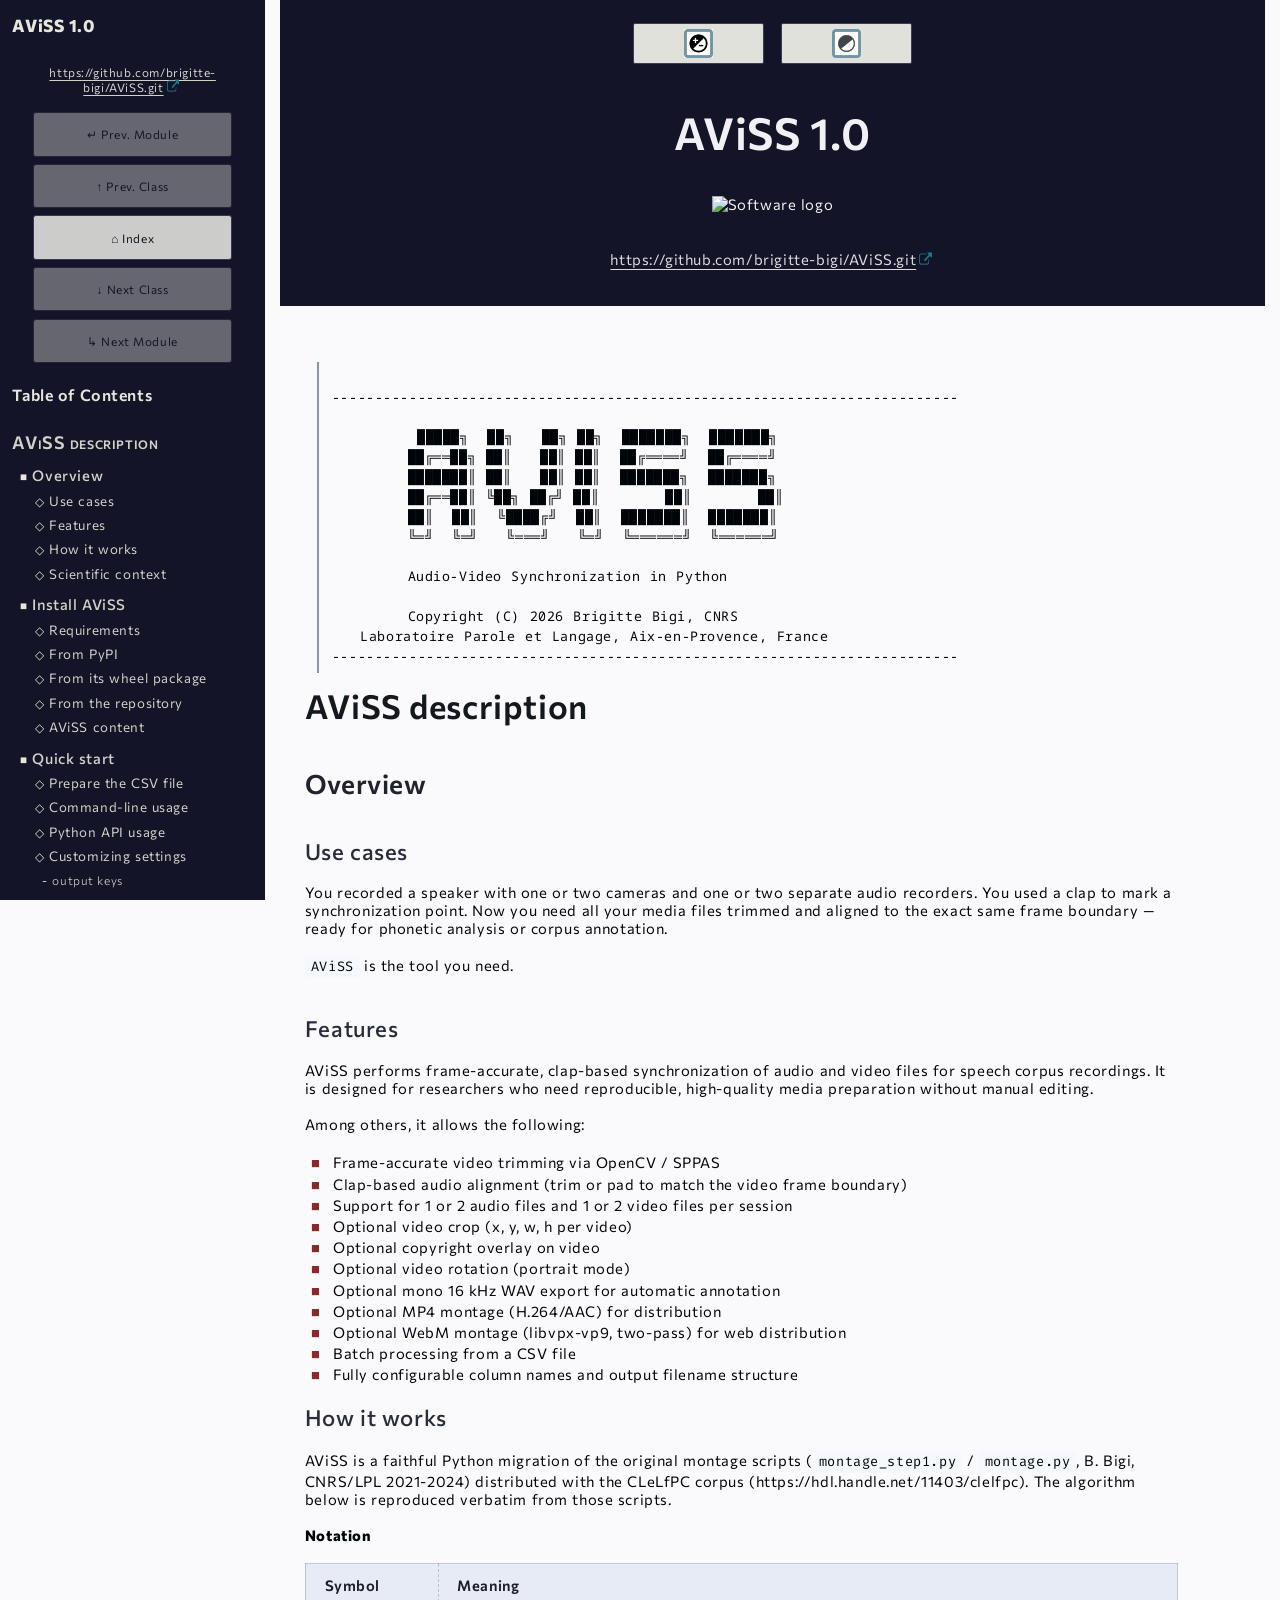
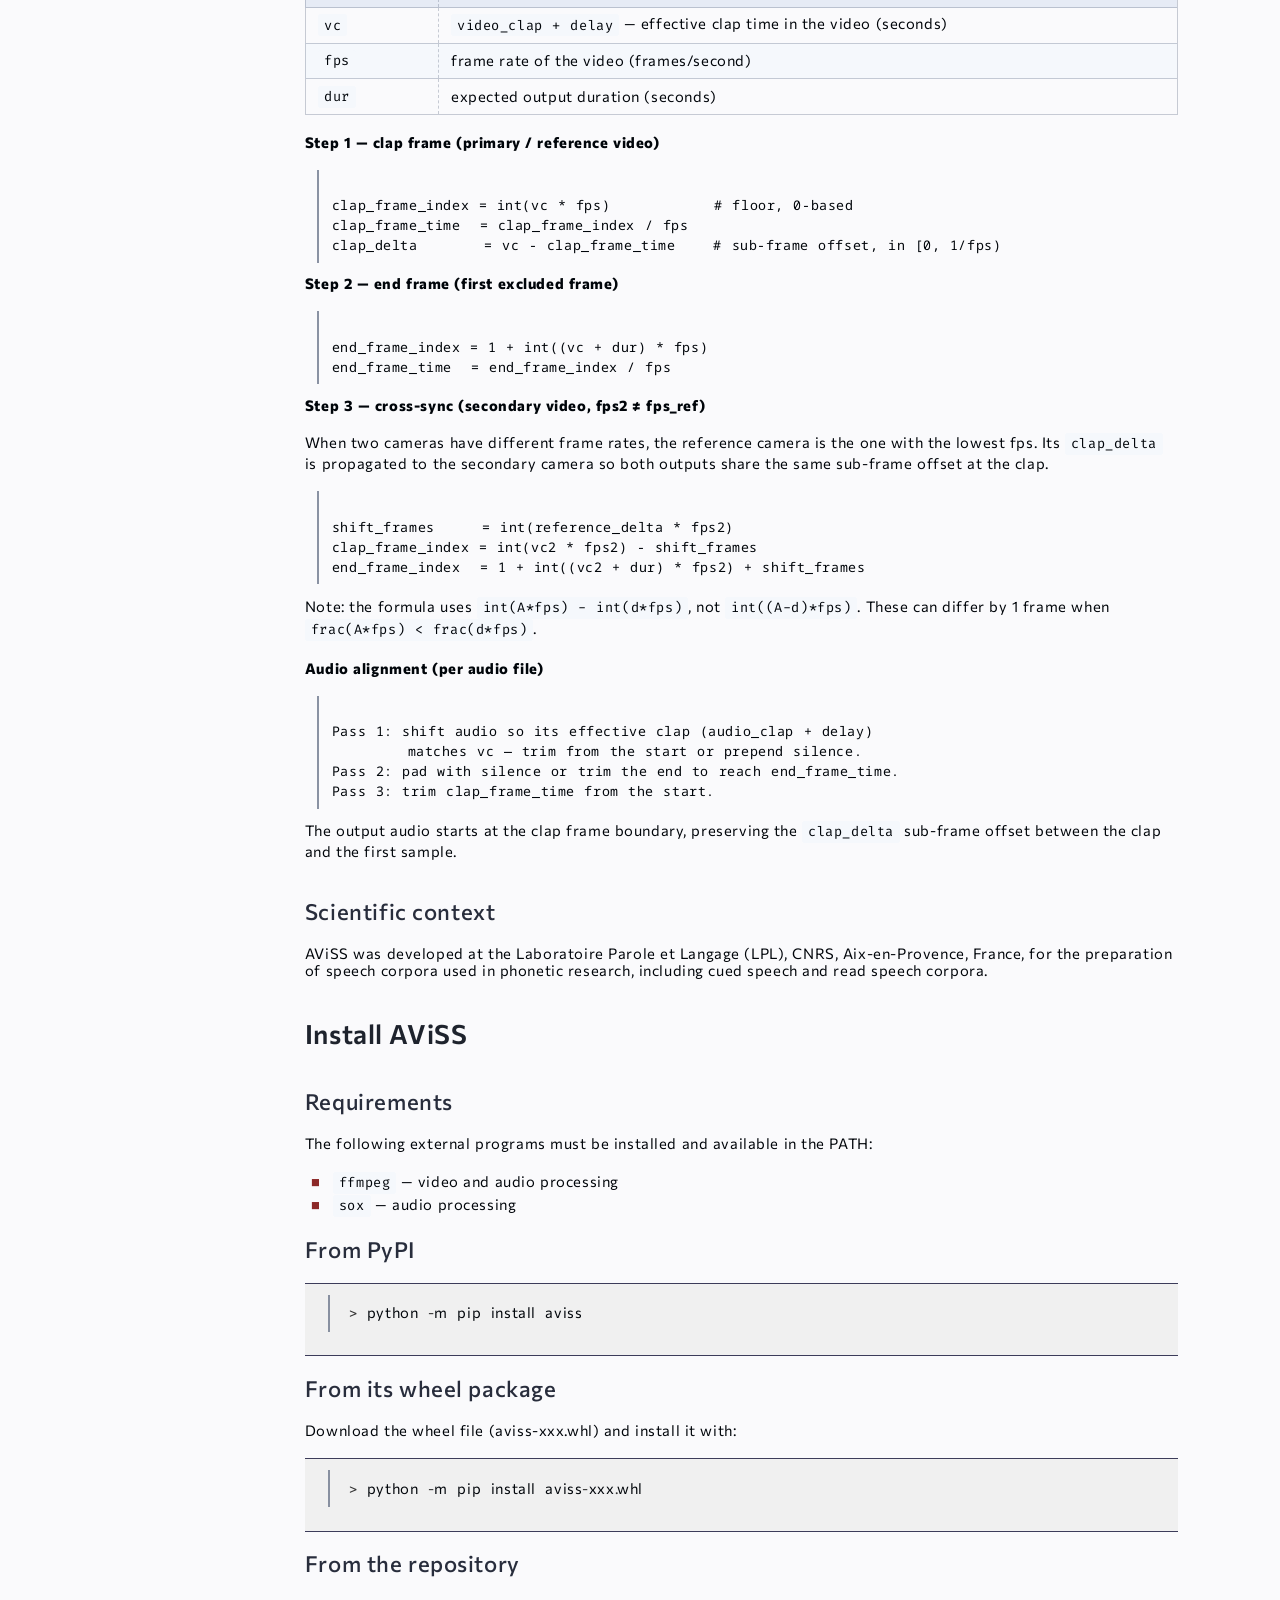
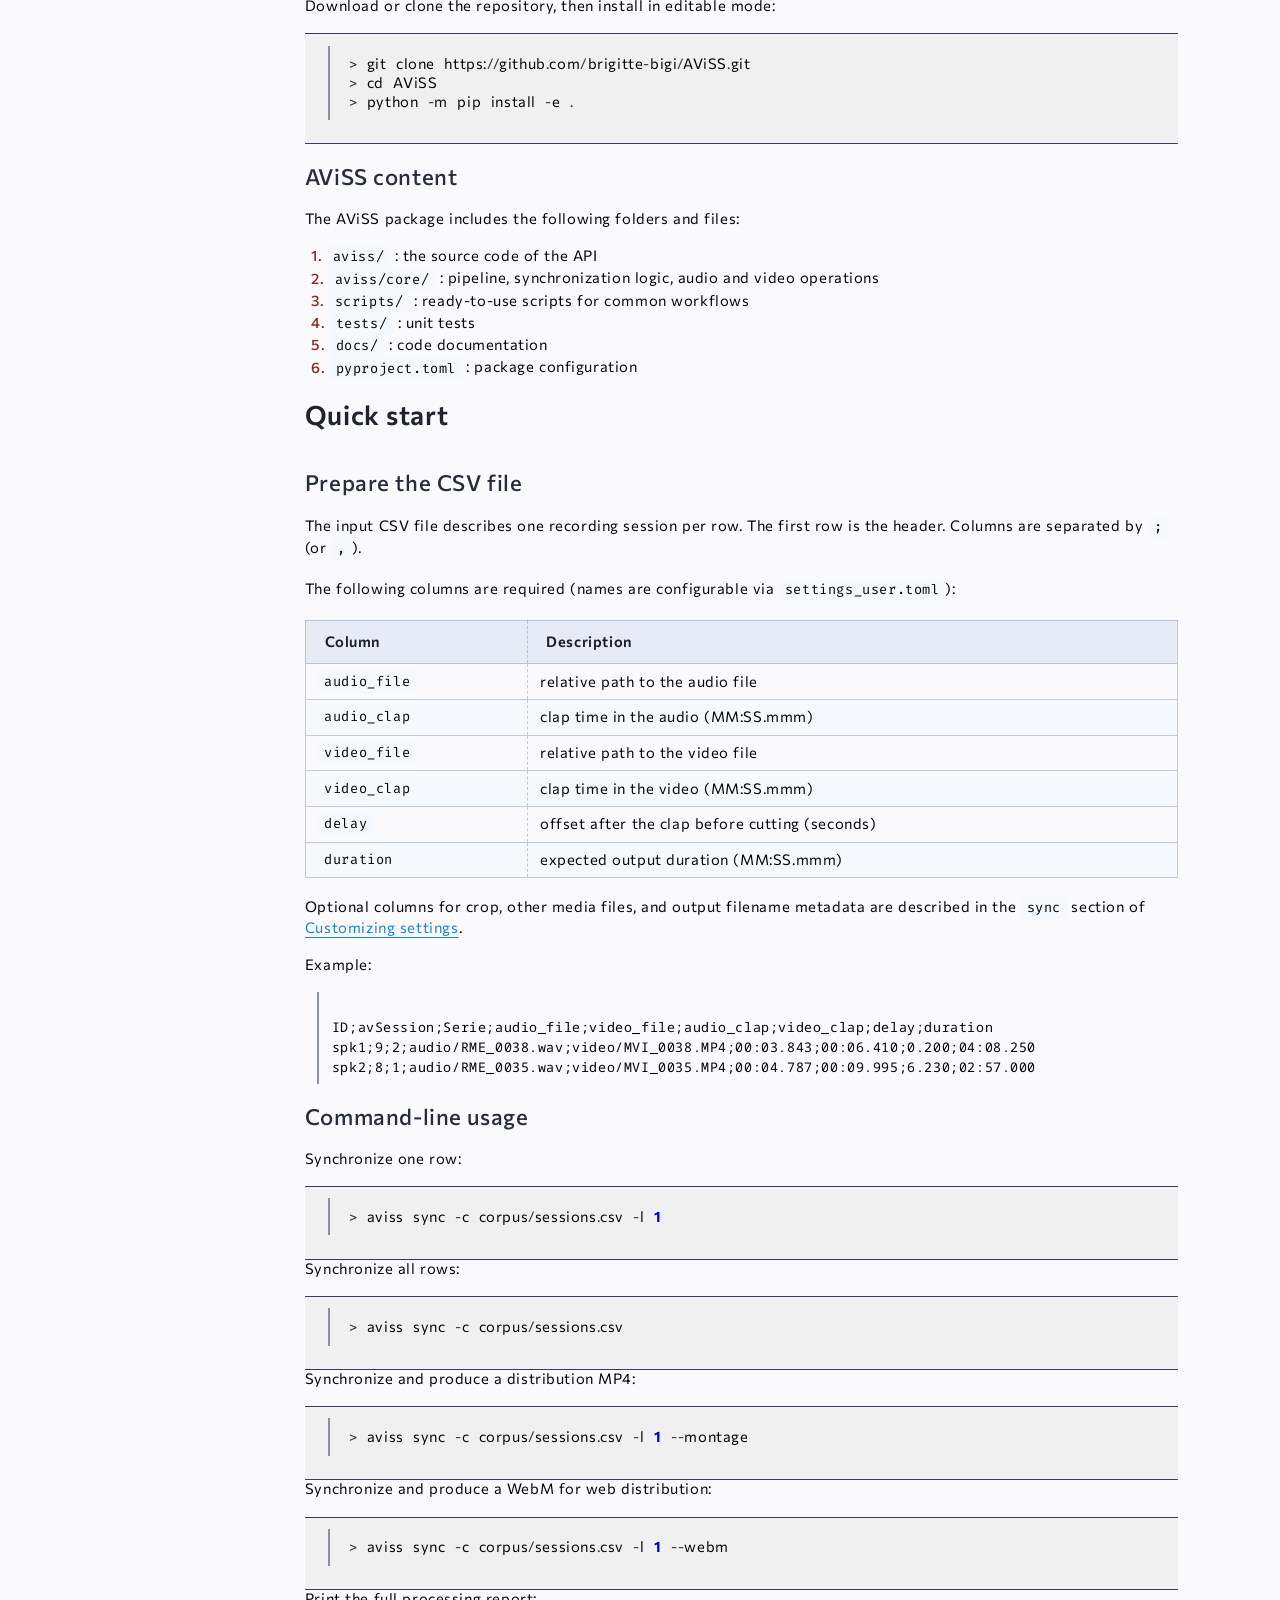
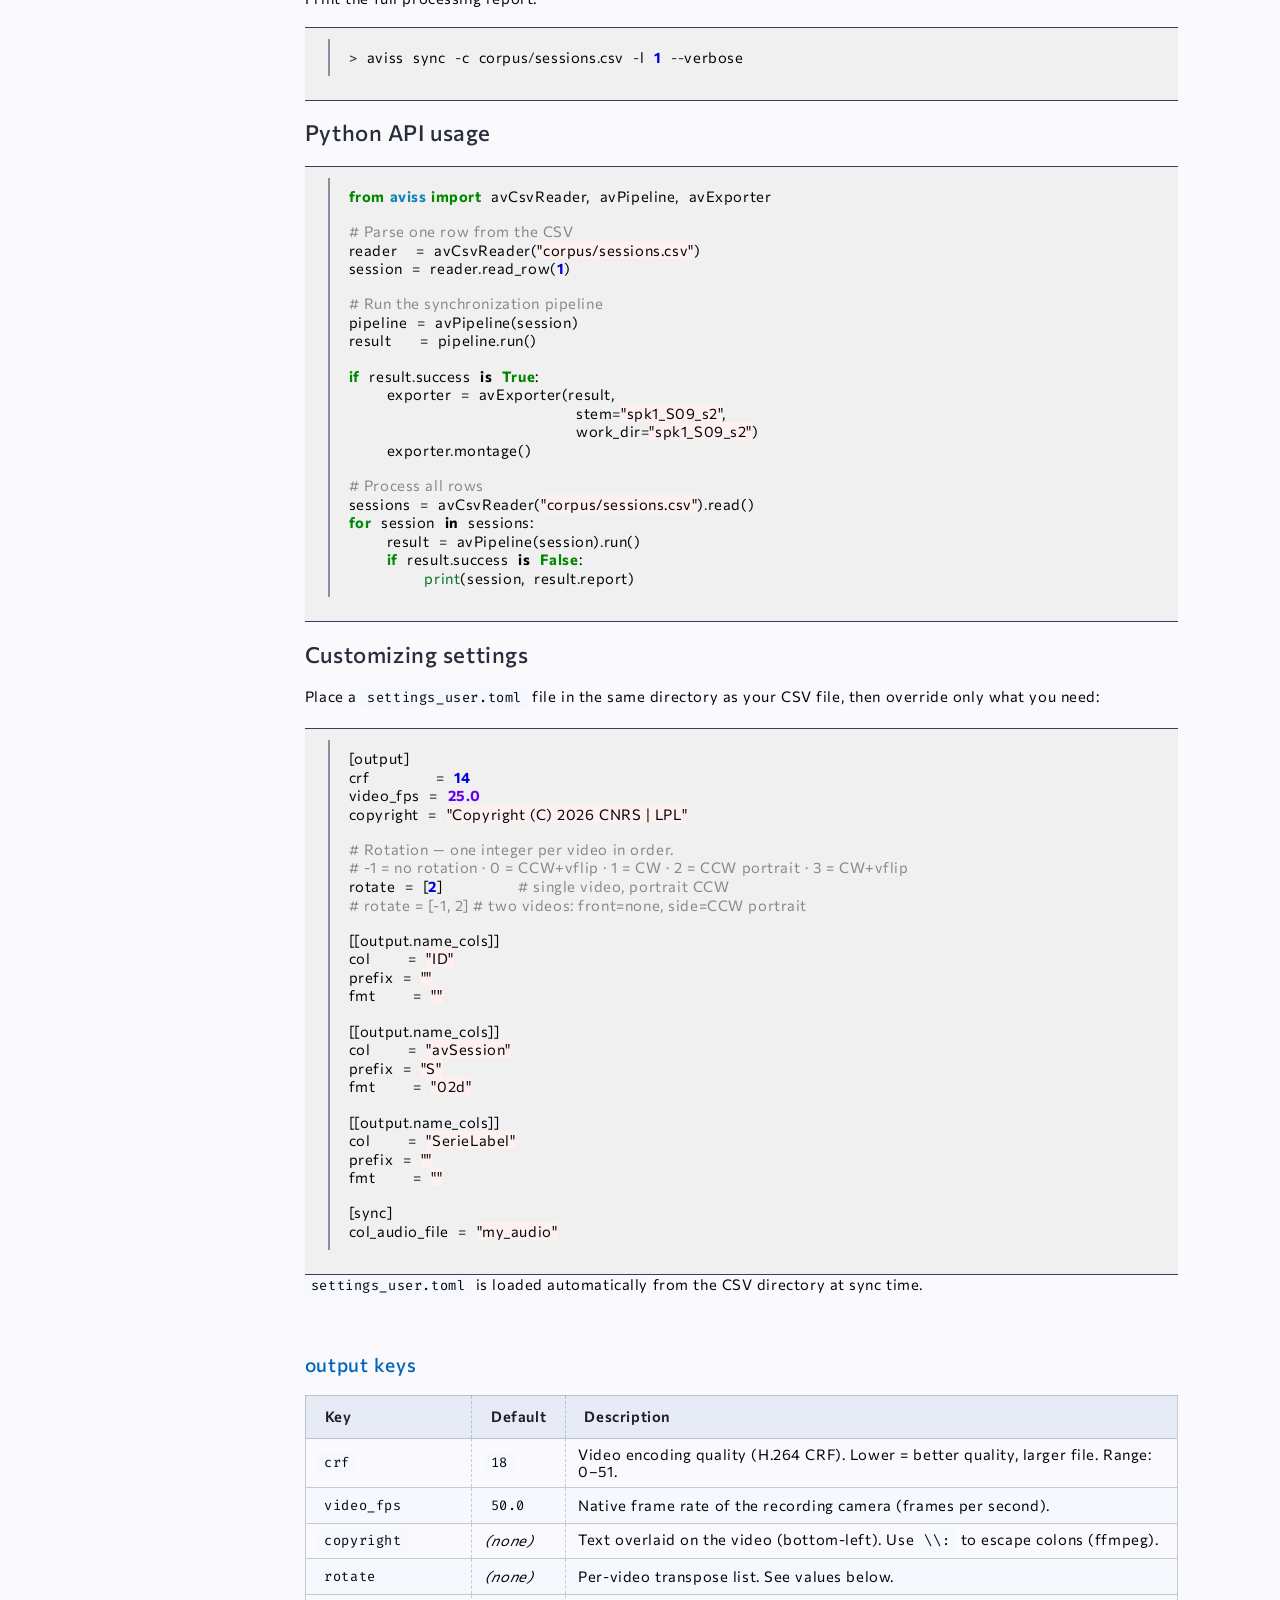
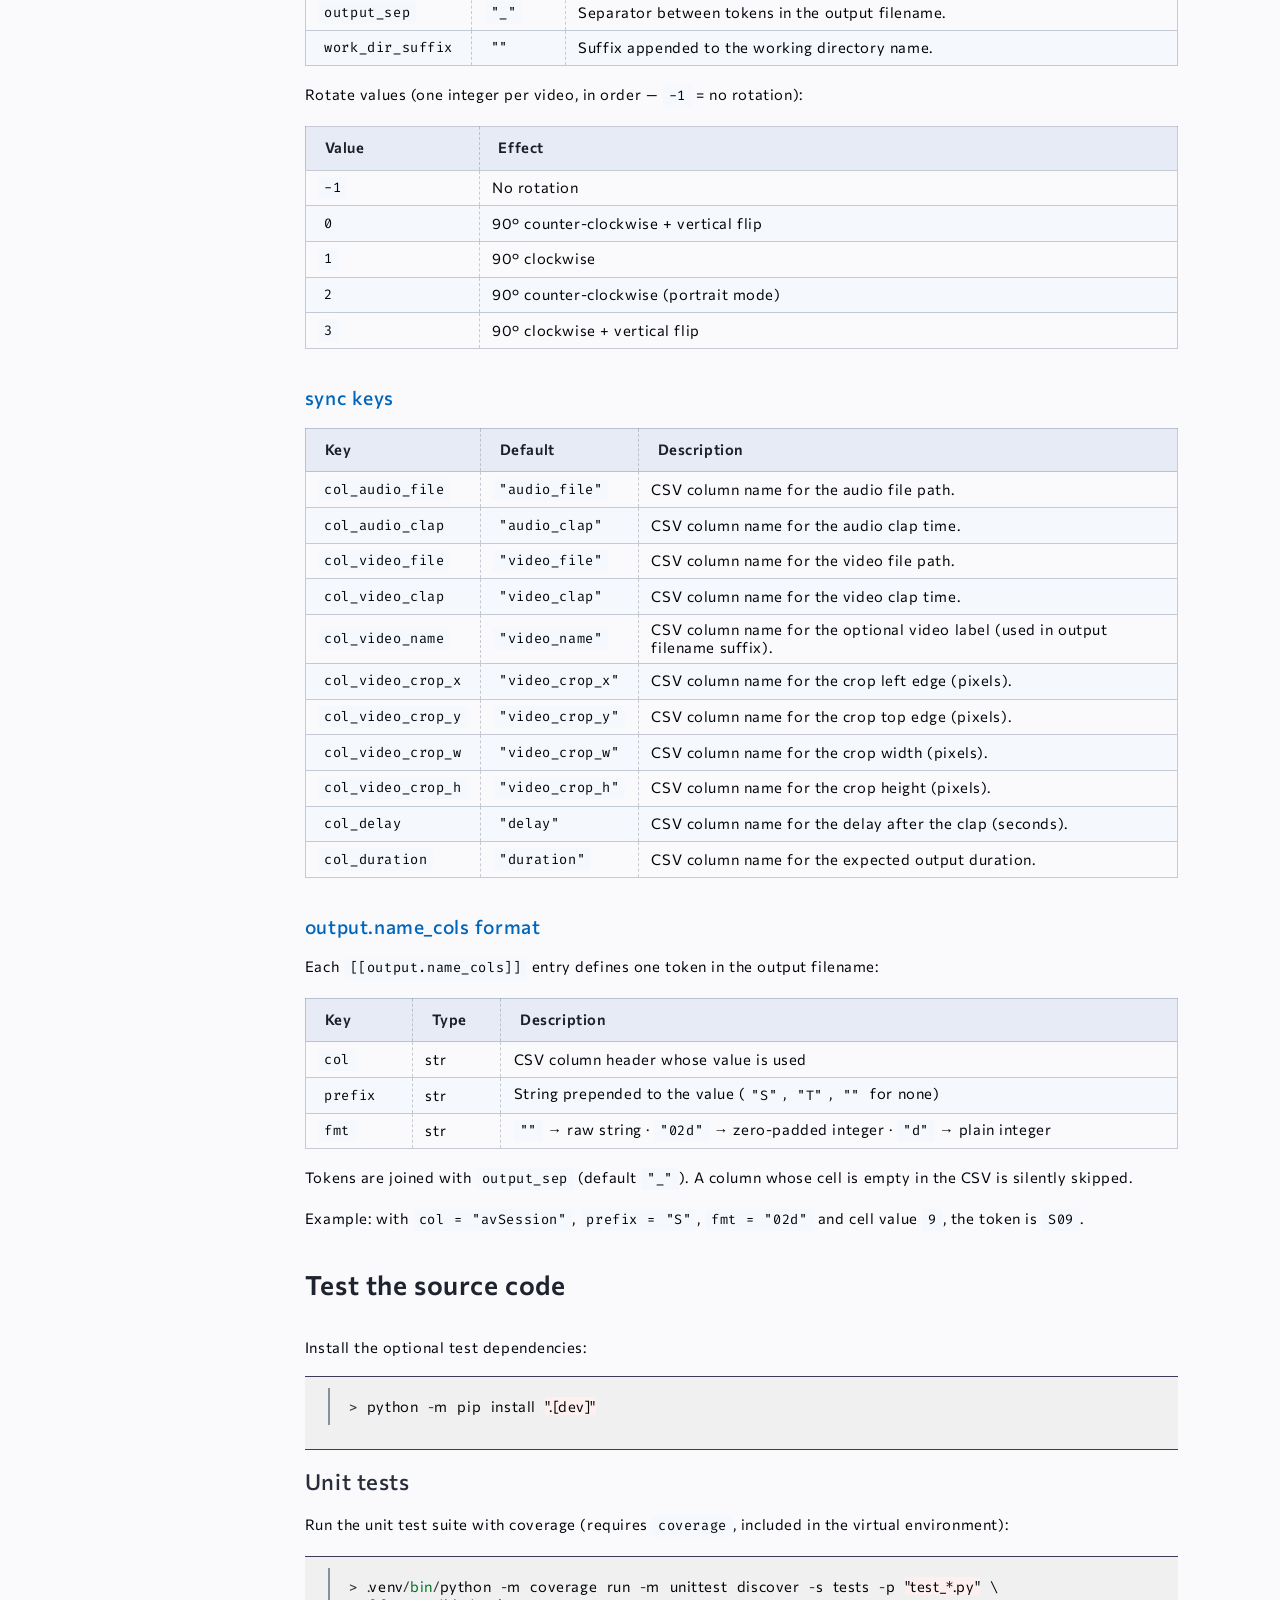
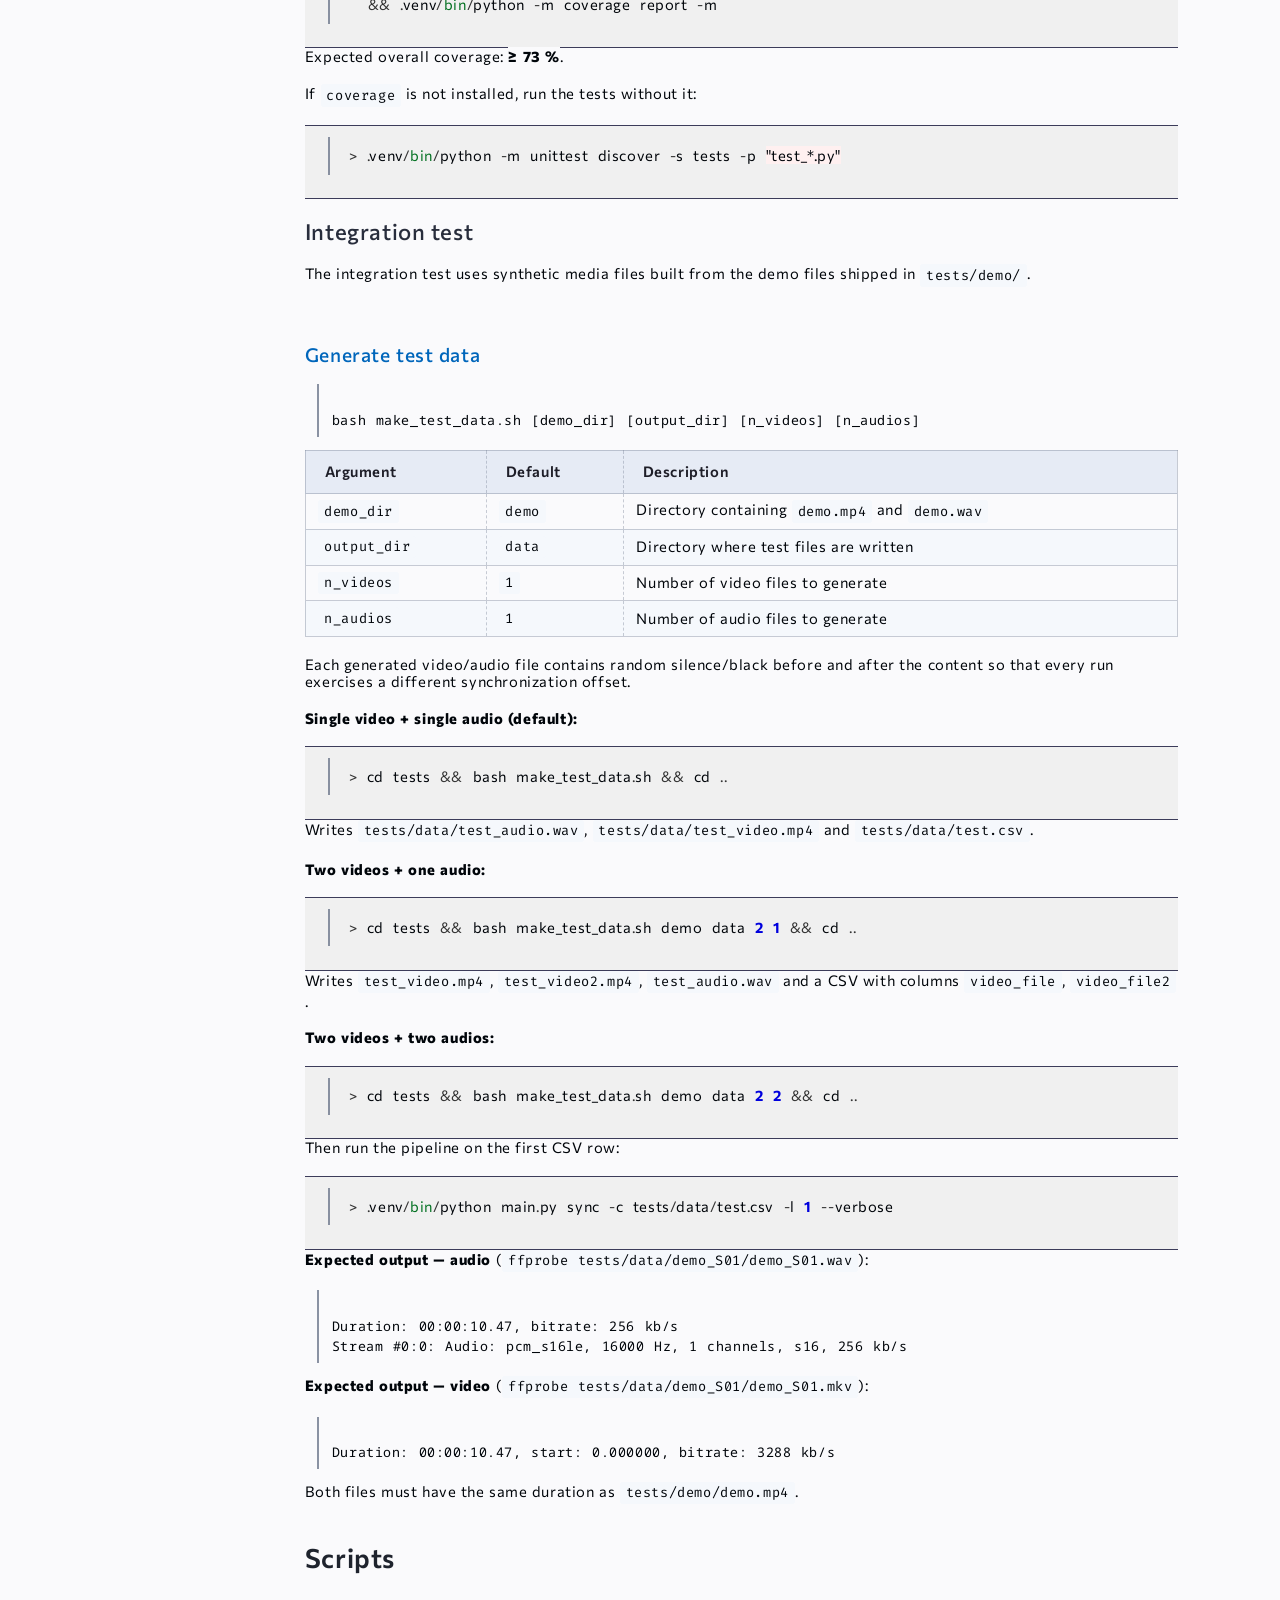
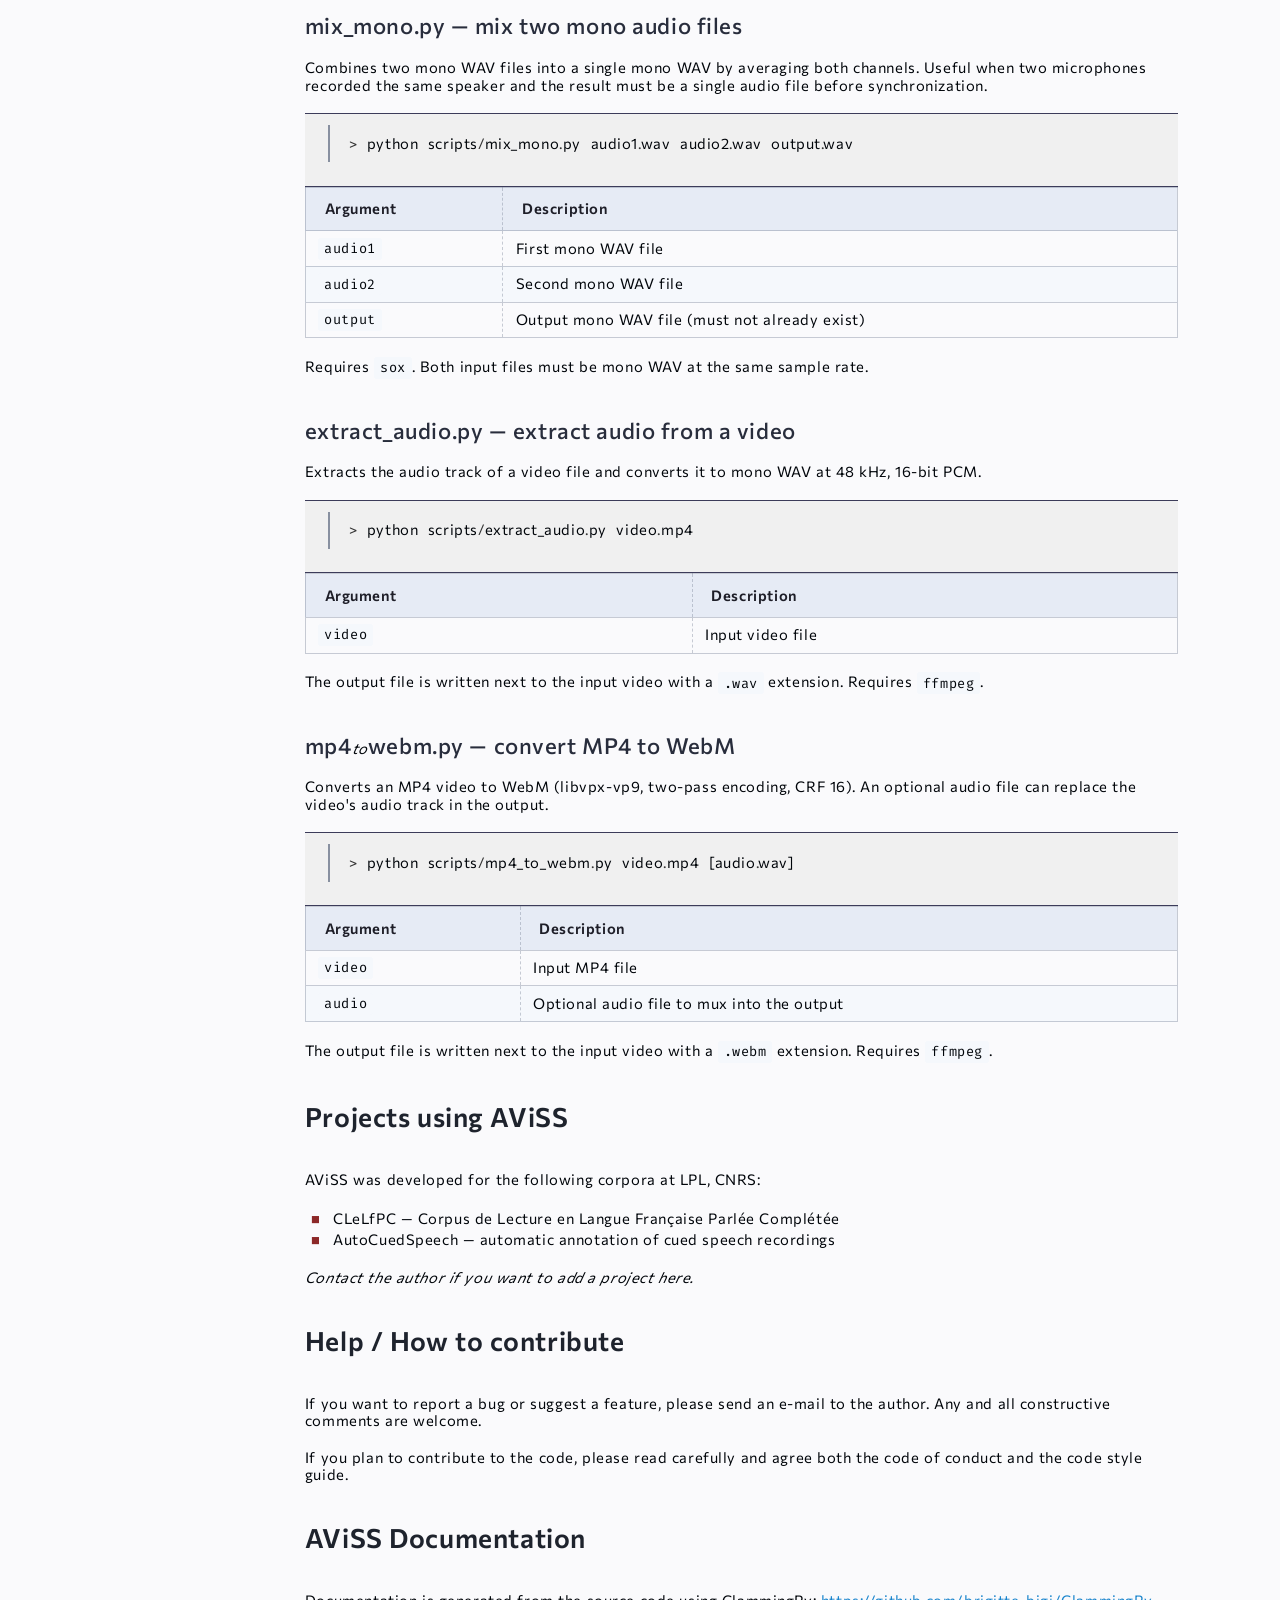
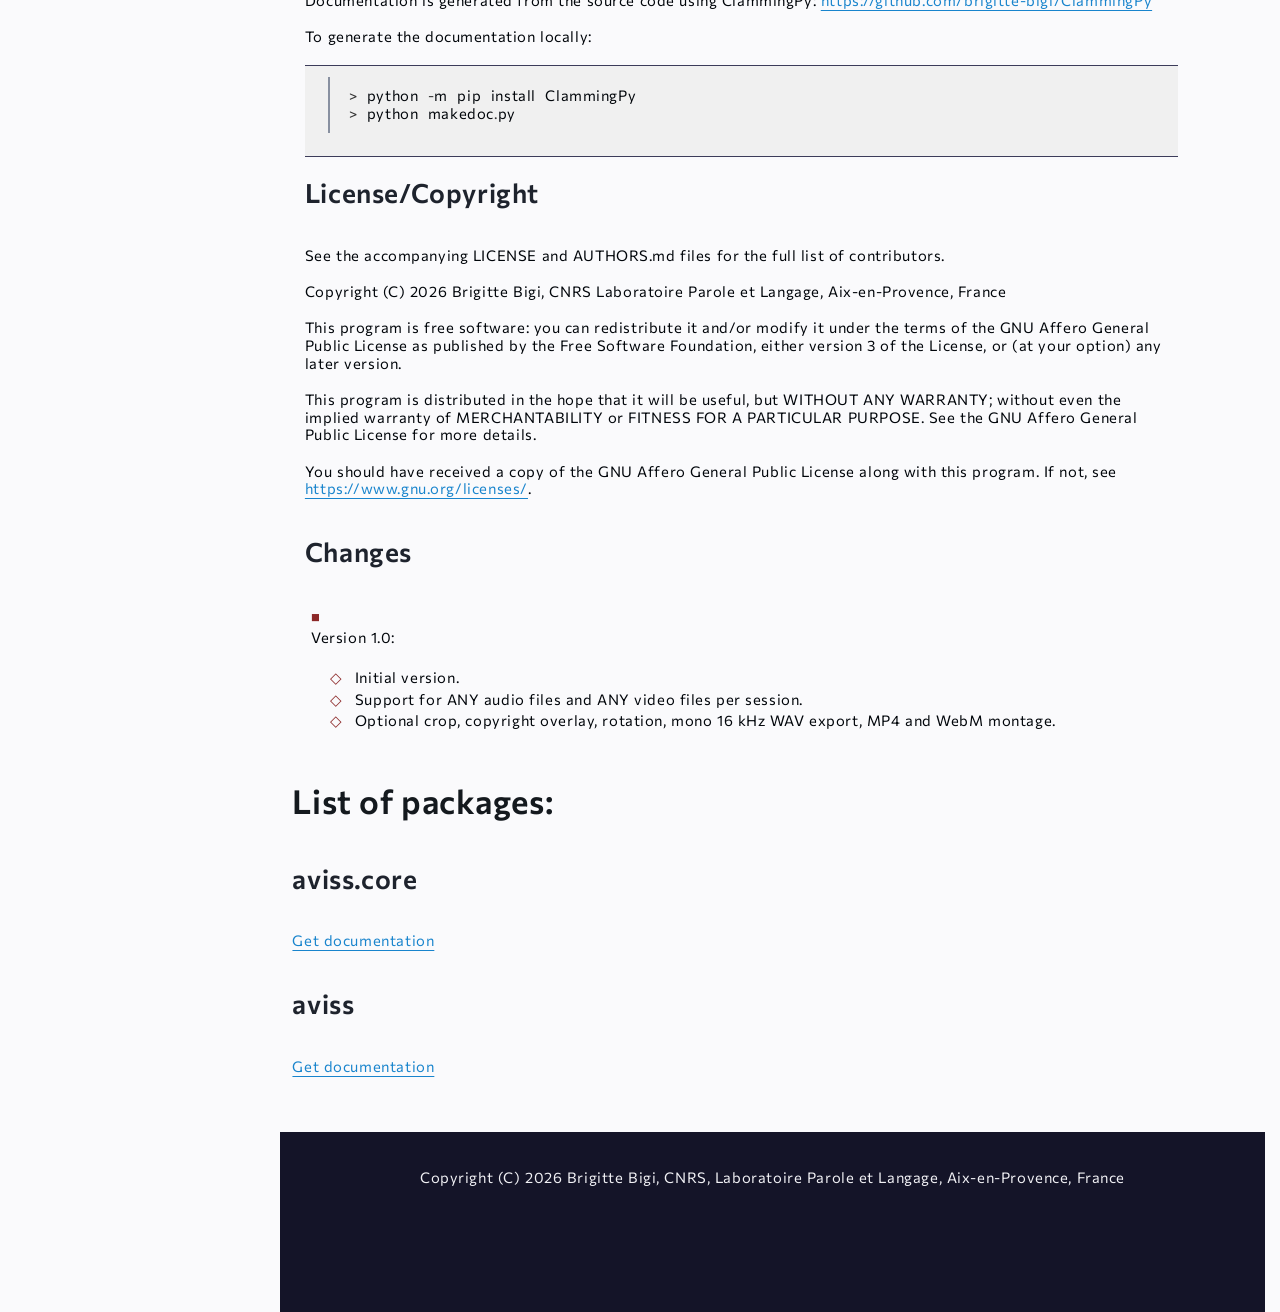
==== docs/index.html @ 87223a5c "Add generated documentation and untrack docs/ from .gitignore" ====
<!DOCTYPE html>
<html lang="en">

        <head>
            
            <title>AViSS doc</title>

            <meta charset="utf-8" />
            <meta name="viewport" content="width=device-width, initial-scale=1.0, user-scalable=yes" />
            <meta name="description" content="Python class documentation" />

            <link rel="logo icon" href="./statics/aviss.png" />
            <link rel="stylesheet" href="./Whakerexa-2.1/wexa_statics/css/wexa.css" type="text/css" />
            <link rel="stylesheet" href="./Whakerexa-2.1/wexa_statics/css/layout.css" type="text/css" />
            <link rel="stylesheet" href="./Whakerexa-2.1/wexa_statics/css/book.css" type="text/css" />
            <link rel="stylesheet" href="./Whakerexa-2.1/wexa_statics/css/menu.css" type="text/css" />
            <link rel="stylesheet" href="./Whakerexa-2.1/wexa_statics/css/code.css" type="text/css" />
            <link rel="stylesheet" href="./statics/clamming.css" type="text/css" />

            <!-- Whakerexa JS loader: ES6 modules on http(s), bundle on file:// -->
            <script>
            (function () {
              const usingFile = (window.location.protocol === 'file:');
              const s = document.createElement('script');
            
              if (usingFile) {
                s.src = './Whakerexa-2.1/wexa_statics/js/wexa.bundle.js';
              } else {
                s.type = 'module';
                s.src = './Whakerexa-2.1/wexa_statics/js/wexa.js';
              }
            
              s.onload = function () {
                window.Wexa.onload.addLoadFunction(function () {
                  const book = new window.Wexa.Book("main-content");
                  book.fill_table(false);
                });
              };
            
              document.head.appendChild(s);
            })();
            </script>

       </head>
       
       <body class="light">
        <header>

            <a role="button" class="skip" href="#main-content" aria-label="Go to main content">
                Go to main content
            </a>
            <nav>
                <ul role="menubar">
                    <li role="none">
                        <button id="btn-contrast" role="menuitem" class="print-off" onclick="window.Wexa.accessibility.switch_contrast_scheme()" aria-label="Contrast">
                            <img class="nav-item-img" src="./Whakerexa-2.1/wexa_statics/icons/contrast_switcher.jpg" alt="Contrast" id="img-contrast"/>
                        </button>
                    </li>
                    <li role="none">
                        <button id="btn-theme" class="print-off" role="menuitem" onclick="window.Wexa.accessibility.switch_color_scheme()" aria-label="Theme" >
                            <img class="nav-item-img" src="./Whakerexa-2.1/wexa_statics/icons/theme_switcher.png" alt="Theme" id="img-theme"/>
                        </button>
                    </li>
                </ul>
            </nav>
        
    <h1>AViSS 1.0</h1>
        <p><img class="small-logo" src="./statics/aviss.png" alt="Software logo"/></p>
        <p><a class="external-link" href="https://github.com/brigitte-bigi/AViSS.git">https://github.com/brigitte-bigi/AViSS.git</a></p>
    </header>
    <nav id="nav-book" class="side-nav">
    <h1>AViSS 1.0</h1>
    <img class="small-logo center" src="./statics/aviss.png" alt=""/>
        <p><a class="external-link" href="https://github.com/brigitte-bigi/AViSS.git">https://github.com/brigitte-bigi/AViSS.git</a></p>
    <ul>
<li><a role="button" tabindex="0" aria-disabled="true"> &crarr; Prev. Module</a></li>
<li><a role="button" tabindex="0" aria-disabled="true"> &uarr; Prev. Class</a></li>
<li><a role="button" tabindex="0" href="index.html"> &#8962; Index</a></li>
<li><a role="button" tabindex="0" aria-disabled="true"> &darr; Next Class</a></li>
<li><a role="button" tabindex="0" aria-disabled="true"> &rdsh; Next Module</a></li>
    </ul>
    <h2>Table of Contents</h2>
    <ul id="toc"></ul>
    <hr>
    <p><small>Automatically created</small></p><p><small>by <a class="external-link" href="https://clamming.sf.net">ClammingPy</a></small></p>
</nav>
    <main id="main-content">
    <section id="readme">
<pre>

-------------------------------------------------------------------------

         █████╗  ██╗   ██╗ ██╗  ███████╗  ███████╗
        ██╔══██╗ ██║   ██║ ██║  ██╔════╝  ██╔════╝
        ███████║ ██║   ██║ ██║  ███████╗  ███████╗
        ██╔══██║ ╚██╗ ██╔╝ ██║       ██║       ██║
        ██║  ██║  ╚████╔╝  ██║  ███████║  ███████║
        ╚═╝  ╚═╝   ╚═══╝   ╚═╝  ╚══════╝  ╚══════╝

        Audio-Video Synchronization in Python

        Copyright (C) 2026 Brigitte Bigi, CNRS
   Laboratoire Parole et Langage, Aix-en-Provence, France
-------------------------------------------------------------------------
</pre>
<h1>AViSS description</h1>

<h2>Overview</h2>

<h3>Use cases</h3>

<p>You recorded a speaker with one or two cameras and one or two separate audio
recorders. You used a clap to mark a synchronization point. Now you need all
your media files trimmed and aligned to the exact same frame boundary — ready
for phonetic analysis or corpus annotation.</p>

<p><code>AViSS</code> is the tool you need.</p>

<h3>Features</h3>

<p>AViSS performs frame-accurate, clap-based synchronization of audio and video
files for speech corpus recordings. It is designed for researchers who need
reproducible, high-quality media preparation without manual editing.</p>

<p>Among others, it allows the following:</p>

<ul>
<li>Frame-accurate video trimming via OpenCV / SPPAS</li>
<li>Clap-based audio alignment (trim or pad to match the video frame boundary)</li>
<li>Support for 1 or 2 audio files and 1 or 2 video files per session</li>
<li>Optional video crop (x, y, w, h per video)</li>
<li>Optional copyright overlay on video</li>
<li>Optional video rotation (portrait mode)</li>
<li>Optional mono 16 kHz WAV export for automatic annotation</li>
<li>Optional MP4 montage (H.264/AAC) for distribution</li>
<li>Optional WebM montage (libvpx-vp9, two-pass) for web distribution</li>
<li>Batch processing from a CSV file</li>
<li>Fully configurable column names and output filename structure</li>
</ul>

<h3>How it works</h3>

<p>AViSS is a faithful Python migration of the original montage scripts
(<code>montage_step1.py</code> / <code>montage.py</code>, B. Bigi, CNRS/LPL 2021-2024)
distributed with the CLeLfPC corpus (https://hdl.handle.net/11403/clelfpc).
The algorithm below is reproduced verbatim from those scripts.</p>

<p><strong>Notation</strong></p>

<table>
<thead>
<tr>
  <th>Symbol</th>
  <th>Meaning</th>
</tr>
</thead>
<tbody>
<tr>
  <td><code>vc</code></td>
  <td><code>video_clap + delay</code> — effective clap time in the video (seconds)</td>
</tr>
<tr>
  <td><code>fps</code></td>
  <td>frame rate of the video (frames/second)</td>
</tr>
<tr>
  <td><code>dur</code></td>
  <td>expected output duration (seconds)</td>
</tr>
</tbody>
</table>

<p><strong>Step 1 — clap frame (primary / reference video)</strong></p>

<pre>

clap_frame_index = int(vc * fps)           # floor, 0-based
clap_frame_time  = clap_frame_index / fps
clap_delta       = vc - clap_frame_time    # sub-frame offset, in [0, 1/fps)
</pre>
<p><strong>Step 2 — end frame (first excluded frame)</strong></p>

<pre>

end_frame_index = 1 + int((vc + dur) * fps)
end_frame_time  = end_frame_index / fps
</pre>
<p><strong>Step 3 — cross-sync (secondary video, fps2 ≠ fps_ref)</strong></p>

<p>When two cameras have different frame rates, the reference camera is the
one with the lowest fps. Its <code>clap_delta</code> is propagated to the secondary
camera so both outputs share the same sub-frame offset at the clap.</p>

<pre>

shift_frames     = int(reference_delta * fps2)
clap_frame_index = int(vc2 * fps2) - shift_frames
end_frame_index  = 1 + int((vc2 + dur) * fps2) + shift_frames
</pre>
<p>Note: the formula uses <code>int(A*fps) - int(d*fps)</code>, not <code>int((A-d)*fps)</code>.
These can differ by 1 frame when <code>frac(A*fps) &lt; frac(d*fps)</code>.</p>

<p><strong>Audio alignment (per audio file)</strong></p>

<pre>

Pass 1: shift audio so its effective clap (audio_clap + delay)
        matches vc — trim from the start or prepend silence.
Pass 2: pad with silence or trim the end to reach end_frame_time.
Pass 3: trim clap_frame_time from the start.
</pre>
<p>The output audio starts at the clap frame boundary, preserving the
<code>clap_delta</code> sub-frame offset between the clap and the first sample.</p>

<h3>Scientific context</h3>

<p>AViSS was developed at the Laboratoire Parole et Langage (LPL), CNRS,
Aix-en-Provence, France, for the preparation of speech corpora used in
phonetic research, including cued speech and read speech corpora.</p>

<h2>Install AViSS</h2>

<h3>Requirements</h3>

<p>The following external programs must be installed and available in the PATH:</p>

<ul>
<li><code>ffmpeg</code> — video and audio processing</li>
<li><code>sox</code> — audio processing</li>
</ul>

<h3>From PyPI</h3>

<div class="highlight"><pre><span></span><code><span class="o">&gt;</span> <span class="n">python</span> <span class="o">-</span><span class="n">m</span> <span class="n">pip</span> <span class="n">install</span> <span class="n">aviss</span>
</code></pre></div>

<h3>From its wheel package</h3>

<p>Download the wheel file (aviss-xxx.whl) and install it with:</p>

<div class="highlight"><pre><span></span><code><span class="o">&gt;</span> <span class="n">python</span> <span class="o">-</span><span class="n">m</span> <span class="n">pip</span> <span class="n">install</span> <span class="n">aviss</span><span class="o">-</span><span class="n">xxx</span><span class="o">.</span><span class="n">whl</span>
</code></pre></div>

<h3>From the repository</h3>

<p>Download or clone the repository, then install in editable mode:</p>

<div class="highlight"><pre><span></span><code><span class="o">&gt;</span> <span class="n">git</span> <span class="n">clone</span> <span class="n">https</span><span class="p">:</span><span class="o">//</span><span class="n">github</span><span class="o">.</span><span class="n">com</span><span class="o">/</span><span class="n">brigitte</span><span class="o">-</span><span class="n">bigi</span><span class="o">/</span><span class="n">AViSS</span><span class="o">.</span><span class="n">git</span>
<span class="o">&gt;</span> <span class="n">cd</span> <span class="n">AViSS</span>
<span class="o">&gt;</span> <span class="n">python</span> <span class="o">-</span><span class="n">m</span> <span class="n">pip</span> <span class="n">install</span> <span class="o">-</span><span class="n">e</span> <span class="o">.</span>
</code></pre></div>

<h3>AViSS content</h3>

<p>The AViSS package includes the following folders and files:</p>

<ol>
<li><code>aviss/</code> : the source code of the API</li>
<li><code>aviss/core/</code> : pipeline, synchronization logic, audio and video operations</li>
<li><code>scripts/</code> : ready-to-use scripts for common workflows</li>
<li><code>tests/</code> : unit tests</li>
<li><code>docs/</code> : code documentation</li>
<li><code>pyproject.toml</code> : package configuration</li>
</ol>

<h2>Quick start</h2>

<h3>Prepare the CSV file</h3>

<p>The input CSV file describes one recording session per row. The first row
is the header. Columns are separated by <code>;</code> (or <code>,</code>).</p>

<p>The following columns are required (names are configurable via <code>settings_user.toml</code>):</p>

<table>
<thead>
<tr>
  <th>Column</th>
  <th>Description</th>
</tr>
</thead>
<tbody>
<tr>
  <td><code>audio_file</code></td>
  <td>relative path to the audio file</td>
</tr>
<tr>
  <td><code>audio_clap</code></td>
  <td>clap time in the audio (MM:SS.mmm)</td>
</tr>
<tr>
  <td><code>video_file</code></td>
  <td>relative path to the video file</td>
</tr>
<tr>
  <td><code>video_clap</code></td>
  <td>clap time in the video (MM:SS.mmm)</td>
</tr>
<tr>
  <td><code>delay</code></td>
  <td>offset after the clap before cutting (seconds)</td>
</tr>
<tr>
  <td><code>duration</code></td>
  <td>expected output duration (MM:SS.mmm)</td>
</tr>
</tbody>
</table>

<p>Optional columns for crop, other media files, and output filename metadata
are described in the <code>sync</code> section of <a href="#customizing-settings">Customizing settings</a>.</p>

<p>Example:</p>

<pre>

ID;avSession;Serie;audio_file;video_file;audio_clap;video_clap;delay;duration
spk1;9;2;audio/RME_0038.wav;video/MVI_0038.MP4;00:03.843;00:06.410;0.200;04:08.250
spk2;8;1;audio/RME_0035.wav;video/MVI_0035.MP4;00:04.787;00:09.995;6.230;02:57.000
</pre>
<h3>Command-line usage</h3>

<p>Synchronize one row:</p>

<div class="highlight"><pre><span></span><code><span class="o">&gt;</span> <span class="n">aviss</span> <span class="n">sync</span> <span class="o">-</span><span class="n">c</span> <span class="n">corpus</span><span class="o">/</span><span class="n">sessions</span><span class="o">.</span><span class="n">csv</span> <span class="o">-</span><span class="n">l</span> <span class="mi">1</span>
</code></pre></div>

<p>Synchronize all rows:</p>

<div class="highlight"><pre><span></span><code><span class="o">&gt;</span> <span class="n">aviss</span> <span class="n">sync</span> <span class="o">-</span><span class="n">c</span> <span class="n">corpus</span><span class="o">/</span><span class="n">sessions</span><span class="o">.</span><span class="n">csv</span>
</code></pre></div>

<p>Synchronize and produce a distribution MP4:</p>

<div class="highlight"><pre><span></span><code><span class="o">&gt;</span> <span class="n">aviss</span> <span class="n">sync</span> <span class="o">-</span><span class="n">c</span> <span class="n">corpus</span><span class="o">/</span><span class="n">sessions</span><span class="o">.</span><span class="n">csv</span> <span class="o">-</span><span class="n">l</span> <span class="mi">1</span> <span class="o">--</span><span class="n">montage</span>
</code></pre></div>

<p>Synchronize and produce a WebM for web distribution:</p>

<div class="highlight"><pre><span></span><code><span class="o">&gt;</span> <span class="n">aviss</span> <span class="n">sync</span> <span class="o">-</span><span class="n">c</span> <span class="n">corpus</span><span class="o">/</span><span class="n">sessions</span><span class="o">.</span><span class="n">csv</span> <span class="o">-</span><span class="n">l</span> <span class="mi">1</span> <span class="o">--</span><span class="n">webm</span>
</code></pre></div>

<p>Print the full processing report:</p>

<div class="highlight"><pre><span></span><code><span class="o">&gt;</span> <span class="n">aviss</span> <span class="n">sync</span> <span class="o">-</span><span class="n">c</span> <span class="n">corpus</span><span class="o">/</span><span class="n">sessions</span><span class="o">.</span><span class="n">csv</span> <span class="o">-</span><span class="n">l</span> <span class="mi">1</span> <span class="o">--</span><span class="n">verbose</span>
</code></pre></div>

<h3>Python API usage</h3>

<div class="highlight"><pre><span></span><code><span class="kn">from</span><span class="w"> </span><span class="nn">aviss</span><span class="w"> </span><span class="kn">import</span> <span class="n">avCsvReader</span><span class="p">,</span> <span class="n">avPipeline</span><span class="p">,</span> <span class="n">avExporter</span>

<span class="c1"># Parse one row from the CSV</span>
<span class="n">reader</span>  <span class="o">=</span> <span class="n">avCsvReader</span><span class="p">(</span><span class="s2">&quot;corpus/sessions.csv&quot;</span><span class="p">)</span>
<span class="n">session</span> <span class="o">=</span> <span class="n">reader</span><span class="o">.</span><span class="n">read_row</span><span class="p">(</span><span class="mi">1</span><span class="p">)</span>

<span class="c1"># Run the synchronization pipeline</span>
<span class="n">pipeline</span> <span class="o">=</span> <span class="n">avPipeline</span><span class="p">(</span><span class="n">session</span><span class="p">)</span>
<span class="n">result</span>   <span class="o">=</span> <span class="n">pipeline</span><span class="o">.</span><span class="n">run</span><span class="p">()</span>

<span class="k">if</span> <span class="n">result</span><span class="o">.</span><span class="n">success</span> <span class="ow">is</span> <span class="kc">True</span><span class="p">:</span>
    <span class="n">exporter</span> <span class="o">=</span> <span class="n">avExporter</span><span class="p">(</span><span class="n">result</span><span class="p">,</span>
                        <span class="n">stem</span><span class="o">=</span><span class="s2">&quot;spk1_S09_s2&quot;</span><span class="p">,</span>
                        <span class="n">work_dir</span><span class="o">=</span><span class="s2">&quot;spk1_S09_s2&quot;</span><span class="p">)</span>
    <span class="n">exporter</span><span class="o">.</span><span class="n">montage</span><span class="p">()</span>

<span class="c1"># Process all rows</span>
<span class="n">sessions</span> <span class="o">=</span> <span class="n">avCsvReader</span><span class="p">(</span><span class="s2">&quot;corpus/sessions.csv&quot;</span><span class="p">)</span><span class="o">.</span><span class="n">read</span><span class="p">()</span>
<span class="k">for</span> <span class="n">session</span> <span class="ow">in</span> <span class="n">sessions</span><span class="p">:</span>
    <span class="n">result</span> <span class="o">=</span> <span class="n">avPipeline</span><span class="p">(</span><span class="n">session</span><span class="p">)</span><span class="o">.</span><span class="n">run</span><span class="p">()</span>
    <span class="k">if</span> <span class="n">result</span><span class="o">.</span><span class="n">success</span> <span class="ow">is</span> <span class="kc">False</span><span class="p">:</span>
        <span class="nb">print</span><span class="p">(</span><span class="n">session</span><span class="p">,</span> <span class="n">result</span><span class="o">.</span><span class="n">report</span><span class="p">)</span>
</code></pre></div>

<h3>Customizing settings</h3>

<p>Place a <code>settings_user.toml</code> file in the same directory as your CSV file,
then override only what you need:</p>

<div class="highlight"><pre><span></span><code><span class="p">[</span><span class="n">output</span><span class="p">]</span>
<span class="n">crf</span>       <span class="o">=</span> <span class="mi">14</span>
<span class="n">video_fps</span> <span class="o">=</span> <span class="mf">25.0</span>
<span class="n">copyright</span> <span class="o">=</span> <span class="s2">&quot;Copyright (C) 2026 CNRS | LPL&quot;</span>

<span class="c1"># Rotation — one integer per video in order.</span>
<span class="c1"># -1 = no rotation · 0 = CCW+vflip · 1 = CW · 2 = CCW portrait · 3 = CW+vflip</span>
<span class="n">rotate</span> <span class="o">=</span> <span class="p">[</span><span class="mi">2</span><span class="p">]</span>        <span class="c1"># single video, portrait CCW</span>
<span class="c1"># rotate = [-1, 2] # two videos: front=none, side=CCW portrait</span>

<span class="p">[[</span><span class="n">output</span><span class="o">.</span><span class="n">name_cols</span><span class="p">]]</span>
<span class="n">col</span>    <span class="o">=</span> <span class="s2">&quot;ID&quot;</span>
<span class="n">prefix</span> <span class="o">=</span> <span class="s2">&quot;&quot;</span>
<span class="n">fmt</span>    <span class="o">=</span> <span class="s2">&quot;&quot;</span>

<span class="p">[[</span><span class="n">output</span><span class="o">.</span><span class="n">name_cols</span><span class="p">]]</span>
<span class="n">col</span>    <span class="o">=</span> <span class="s2">&quot;avSession&quot;</span>
<span class="n">prefix</span> <span class="o">=</span> <span class="s2">&quot;S&quot;</span>
<span class="n">fmt</span>    <span class="o">=</span> <span class="s2">&quot;02d&quot;</span>

<span class="p">[[</span><span class="n">output</span><span class="o">.</span><span class="n">name_cols</span><span class="p">]]</span>
<span class="n">col</span>    <span class="o">=</span> <span class="s2">&quot;SerieLabel&quot;</span>
<span class="n">prefix</span> <span class="o">=</span> <span class="s2">&quot;&quot;</span>
<span class="n">fmt</span>    <span class="o">=</span> <span class="s2">&quot;&quot;</span>

<span class="p">[</span><span class="n">sync</span><span class="p">]</span>
<span class="n">col_audio_file</span> <span class="o">=</span> <span class="s2">&quot;my_audio&quot;</span>
</code></pre></div>

<p><code>settings_user.toml</code> is loaded automatically from the CSV directory at sync time.</p>

<h4>output keys</h4>

<table>
<thead>
<tr>
  <th>Key</th>
  <th>Default</th>
  <th>Description</th>
</tr>
</thead>
<tbody>
<tr>
  <td><code>crf</code></td>
  <td><code>18</code></td>
  <td>Video encoding quality (H.264 CRF). Lower = better quality, larger file. Range: 0–51.</td>
</tr>
<tr>
  <td><code>video_fps</code></td>
  <td><code>50.0</code></td>
  <td>Native frame rate of the recording camera (frames per second).</td>
</tr>
<tr>
  <td><code>copyright</code></td>
  <td><em>(none)</em></td>
  <td>Text overlaid on the video (bottom-left). Use <code>\\:</code> to escape colons (ffmpeg).</td>
</tr>
<tr>
  <td><code>rotate</code></td>
  <td><em>(none)</em></td>
  <td>Per-video transpose list. See values below.</td>
</tr>
<tr>
  <td><code>output_sep</code></td>
  <td><code>"_"</code></td>
  <td>Separator between tokens in the output filename.</td>
</tr>
<tr>
  <td><code>work_dir_suffix</code></td>
  <td><code>""</code></td>
  <td>Suffix appended to the working directory name.</td>
</tr>
</tbody>
</table>

<p>Rotate values (one integer per video, in order — <code>-1</code> = no rotation):</p>

<table>
<thead>
<tr>
  <th>Value</th>
  <th>Effect</th>
</tr>
</thead>
<tbody>
<tr>
  <td><code>-1</code></td>
  <td>No rotation</td>
</tr>
<tr>
  <td><code>0</code></td>
  <td>90° counter-clockwise + vertical flip</td>
</tr>
<tr>
  <td><code>1</code></td>
  <td>90° clockwise</td>
</tr>
<tr>
  <td><code>2</code></td>
  <td>90° counter-clockwise (portrait mode)</td>
</tr>
<tr>
  <td><code>3</code></td>
  <td>90° clockwise + vertical flip</td>
</tr>
</tbody>
</table>

<h4>sync keys</h4>

<table>
<thead>
<tr>
  <th>Key</th>
  <th>Default</th>
  <th>Description</th>
</tr>
</thead>
<tbody>
<tr>
  <td><code>col_audio_file</code></td>
  <td><code>"audio_file"</code></td>
  <td>CSV column name for the audio file path.</td>
</tr>
<tr>
  <td><code>col_audio_clap</code></td>
  <td><code>"audio_clap"</code></td>
  <td>CSV column name for the audio clap time.</td>
</tr>
<tr>
  <td><code>col_video_file</code></td>
  <td><code>"video_file"</code></td>
  <td>CSV column name for the video file path.</td>
</tr>
<tr>
  <td><code>col_video_clap</code></td>
  <td><code>"video_clap"</code></td>
  <td>CSV column name for the video clap time.</td>
</tr>
<tr>
  <td><code>col_video_name</code></td>
  <td><code>"video_name"</code></td>
  <td>CSV column name for the optional video label (used in output filename suffix).</td>
</tr>
<tr>
  <td><code>col_video_crop_x</code></td>
  <td><code>"video_crop_x"</code></td>
  <td>CSV column name for the crop left edge (pixels).</td>
</tr>
<tr>
  <td><code>col_video_crop_y</code></td>
  <td><code>"video_crop_y"</code></td>
  <td>CSV column name for the crop top edge (pixels).</td>
</tr>
<tr>
  <td><code>col_video_crop_w</code></td>
  <td><code>"video_crop_w"</code></td>
  <td>CSV column name for the crop width (pixels).</td>
</tr>
<tr>
  <td><code>col_video_crop_h</code></td>
  <td><code>"video_crop_h"</code></td>
  <td>CSV column name for the crop height (pixels).</td>
</tr>
<tr>
  <td><code>col_delay</code></td>
  <td><code>"delay"</code></td>
  <td>CSV column name for the delay after the clap (seconds).</td>
</tr>
<tr>
  <td><code>col_duration</code></td>
  <td><code>"duration"</code></td>
  <td>CSV column name for the expected output duration.</td>
</tr>
</tbody>
</table>

<h4>output.name_cols format</h4>

<p>Each <code>[[output.name_cols]]</code> entry defines one token in the output filename:</p>

<table>
<thead>
<tr>
  <th>Key</th>
  <th>Type</th>
  <th>Description</th>
</tr>
</thead>
<tbody>
<tr>
  <td><code>col</code></td>
  <td>str</td>
  <td>CSV column header whose value is used</td>
</tr>
<tr>
  <td><code>prefix</code></td>
  <td>str</td>
  <td>String prepended to the value (<code>"S"</code>, <code>"T"</code>, <code>""</code> for none)</td>
</tr>
<tr>
  <td><code>fmt</code></td>
  <td>str</td>
  <td><code>""</code> → raw string · <code>"02d"</code> → zero-padded integer · <code>"d"</code> → plain integer</td>
</tr>
</tbody>
</table>

<p>Tokens are joined with <code>output_sep</code> (default <code>"_"</code>).
A column whose cell is empty in the CSV is silently skipped.</p>

<p>Example: with <code>col = "avSession"</code>, <code>prefix = "S"</code>, <code>fmt = "02d"</code> and cell value <code>9</code>, the token is <code>S09</code>.</p>

<h2>Test the source code</h2>

<p>Install the optional test dependencies:</p>

<div class="highlight"><pre><span></span><code><span class="o">&gt;</span> <span class="n">python</span> <span class="o">-</span><span class="n">m</span> <span class="n">pip</span> <span class="n">install</span> <span class="s2">&quot;.[dev]&quot;</span>
</code></pre></div>

<h3>Unit tests</h3>

<p>Run the unit test suite with coverage (requires <code>coverage</code>, included in the
virtual environment):</p>

<div class="highlight"><pre><span></span><code><span class="o">&gt;</span> <span class="o">.</span><span class="n">venv</span><span class="o">/</span><span class="nb">bin</span><span class="o">/</span><span class="n">python</span> <span class="o">-</span><span class="n">m</span> <span class="n">coverage</span> <span class="n">run</span> <span class="o">-</span><span class="n">m</span> <span class="n">unittest</span> <span class="n">discover</span> <span class="o">-</span><span class="n">s</span> <span class="n">tests</span> <span class="o">-</span><span class="n">p</span> <span class="s2">&quot;test_*.py&quot;</span> \
  <span class="o">&amp;&amp;</span> <span class="o">.</span><span class="n">venv</span><span class="o">/</span><span class="nb">bin</span><span class="o">/</span><span class="n">python</span> <span class="o">-</span><span class="n">m</span> <span class="n">coverage</span> <span class="n">report</span> <span class="o">-</span><span class="n">m</span>
</code></pre></div>

<p>Expected overall coverage: <strong>≥ 73 %</strong>.</p>

<p>If <code>coverage</code> is not installed, run the tests without it:</p>

<div class="highlight"><pre><span></span><code><span class="o">&gt;</span> <span class="o">.</span><span class="n">venv</span><span class="o">/</span><span class="nb">bin</span><span class="o">/</span><span class="n">python</span> <span class="o">-</span><span class="n">m</span> <span class="n">unittest</span> <span class="n">discover</span> <span class="o">-</span><span class="n">s</span> <span class="n">tests</span> <span class="o">-</span><span class="n">p</span> <span class="s2">&quot;test_*.py&quot;</span>
</code></pre></div>

<h3>Integration test</h3>

<p>The integration test uses synthetic media files built from the demo files
shipped in <code>tests/demo/</code>.</p>

<h4>Generate test data</h4>

<pre>

bash make_test_data.sh [demo_dir] [output_dir] [n_videos] [n_audios]
</pre>
<table>
<thead>
<tr>
  <th>Argument</th>
  <th>Default</th>
  <th>Description</th>
</tr>
</thead>
<tbody>
<tr>
  <td><code>demo_dir</code></td>
  <td><code>demo</code></td>
  <td>Directory containing <code>demo.mp4</code> and <code>demo.wav</code></td>
</tr>
<tr>
  <td><code>output_dir</code></td>
  <td><code>data</code></td>
  <td>Directory where test files are written</td>
</tr>
<tr>
  <td><code>n_videos</code></td>
  <td><code>1</code></td>
  <td>Number of video files to generate</td>
</tr>
<tr>
  <td><code>n_audios</code></td>
  <td><code>1</code></td>
  <td>Number of audio files to generate</td>
</tr>
</tbody>
</table>

<p>Each generated video/audio file contains random silence/black before and
after the content so that every run exercises a different synchronization
offset.</p>

<p><strong>Single video + single audio (default):</strong></p>

<div class="highlight"><pre><span></span><code><span class="o">&gt;</span> <span class="n">cd</span> <span class="n">tests</span> <span class="o">&amp;&amp;</span> <span class="n">bash</span> <span class="n">make_test_data</span><span class="o">.</span><span class="n">sh</span> <span class="o">&amp;&amp;</span> <span class="n">cd</span> <span class="o">..</span>
</code></pre></div>

<p>Writes <code>tests/data/test_audio.wav</code>, <code>tests/data/test_video.mp4</code> and
<code>tests/data/test.csv</code>.</p>

<p><strong>Two videos + one audio:</strong></p>

<div class="highlight"><pre><span></span><code><span class="o">&gt;</span> <span class="n">cd</span> <span class="n">tests</span> <span class="o">&amp;&amp;</span> <span class="n">bash</span> <span class="n">make_test_data</span><span class="o">.</span><span class="n">sh</span> <span class="n">demo</span> <span class="n">data</span> <span class="mi">2</span> <span class="mi">1</span> <span class="o">&amp;&amp;</span> <span class="n">cd</span> <span class="o">..</span>
</code></pre></div>

<p>Writes <code>test_video.mp4</code>, <code>test_video2.mp4</code>, <code>test_audio.wav</code> and a CSV
with columns <code>video_file</code>, <code>video_file2</code>.</p>

<p><strong>Two videos + two audios:</strong></p>

<div class="highlight"><pre><span></span><code><span class="o">&gt;</span> <span class="n">cd</span> <span class="n">tests</span> <span class="o">&amp;&amp;</span> <span class="n">bash</span> <span class="n">make_test_data</span><span class="o">.</span><span class="n">sh</span> <span class="n">demo</span> <span class="n">data</span> <span class="mi">2</span> <span class="mi">2</span> <span class="o">&amp;&amp;</span> <span class="n">cd</span> <span class="o">..</span>
</code></pre></div>

<p>Then run the pipeline on the first CSV row:</p>

<div class="highlight"><pre><span></span><code><span class="o">&gt;</span> <span class="o">.</span><span class="n">venv</span><span class="o">/</span><span class="nb">bin</span><span class="o">/</span><span class="n">python</span> <span class="n">main</span><span class="o">.</span><span class="n">py</span> <span class="n">sync</span> <span class="o">-</span><span class="n">c</span> <span class="n">tests</span><span class="o">/</span><span class="n">data</span><span class="o">/</span><span class="n">test</span><span class="o">.</span><span class="n">csv</span> <span class="o">-</span><span class="n">l</span> <span class="mi">1</span> <span class="o">--</span><span class="n">verbose</span>
</code></pre></div>

<p><strong>Expected output — audio</strong> (<code>ffprobe tests/data/demo_S01/demo_S01.wav</code>):</p>

<pre>

Duration: 00:00:10.47, bitrate: 256 kb/s
Stream #0:0: Audio: pcm_s16le, 16000 Hz, 1 channels, s16, 256 kb/s
</pre>
<p><strong>Expected output — video</strong> (<code>ffprobe tests/data/demo_S01/demo_S01.mkv</code>):</p>

<pre>

Duration: 00:00:10.47, start: 0.000000, bitrate: 3288 kb/s
</pre>
<p>Both files must have the same duration as <code>tests/demo/demo.mp4</code>.</p>

<h2>Scripts</h2>

<h3>mix_mono.py — mix two mono audio files</h3>

<p>Combines two mono WAV files into a single mono WAV by averaging both
channels. Useful when two microphones recorded the same speaker and the
result must be a single audio file before synchronization.</p>

<div class="highlight"><pre><span></span><code><span class="o">&gt;</span> <span class="n">python</span> <span class="n">scripts</span><span class="o">/</span><span class="n">mix_mono</span><span class="o">.</span><span class="n">py</span> <span class="n">audio1</span><span class="o">.</span><span class="n">wav</span> <span class="n">audio2</span><span class="o">.</span><span class="n">wav</span> <span class="n">output</span><span class="o">.</span><span class="n">wav</span>
</code></pre></div>

<table>
<thead>
<tr>
  <th>Argument</th>
  <th>Description</th>
</tr>
</thead>
<tbody>
<tr>
  <td><code>audio1</code></td>
  <td>First mono WAV file</td>
</tr>
<tr>
  <td><code>audio2</code></td>
  <td>Second mono WAV file</td>
</tr>
<tr>
  <td><code>output</code></td>
  <td>Output mono WAV file (must not already exist)</td>
</tr>
</tbody>
</table>

<p>Requires <code>sox</code>. Both input files must be mono WAV at the same sample rate.</p>

<h3>extract_audio.py — extract audio from a video</h3>

<p>Extracts the audio track of a video file and converts it to mono WAV at
48 kHz, 16-bit PCM.</p>

<div class="highlight"><pre><span></span><code><span class="o">&gt;</span> <span class="n">python</span> <span class="n">scripts</span><span class="o">/</span><span class="n">extract_audio</span><span class="o">.</span><span class="n">py</span> <span class="n">video</span><span class="o">.</span><span class="n">mp4</span>
</code></pre></div>

<table>
<thead>
<tr>
  <th>Argument</th>
  <th>Description</th>
</tr>
</thead>
<tbody>
<tr>
  <td><code>video</code></td>
  <td>Input video file</td>
</tr>
</tbody>
</table>

<p>The output file is written next to the input video with a <code>.wav</code> extension.
Requires <code>ffmpeg</code>.</p>

<h3>mp4<em>to</em>webm.py — convert MP4 to WebM</h3>

<p>Converts an MP4 video to WebM (libvpx-vp9, two-pass encoding, CRF 16).
An optional audio file can replace the video's audio track in the output.</p>

<div class="highlight"><pre><span></span><code><span class="o">&gt;</span> <span class="n">python</span> <span class="n">scripts</span><span class="o">/</span><span class="n">mp4_to_webm</span><span class="o">.</span><span class="n">py</span> <span class="n">video</span><span class="o">.</span><span class="n">mp4</span> <span class="p">[</span><span class="n">audio</span><span class="o">.</span><span class="n">wav</span><span class="p">]</span>
</code></pre></div>

<table>
<thead>
<tr>
  <th>Argument</th>
  <th>Description</th>
</tr>
</thead>
<tbody>
<tr>
  <td><code>video</code></td>
  <td>Input MP4 file</td>
</tr>
<tr>
  <td><code>audio</code></td>
  <td>Optional audio file to mux into the output</td>
</tr>
</tbody>
</table>

<p>The output file is written next to the input video with a <code>.webm</code> extension.
Requires <code>ffmpeg</code>.</p>

<h2>Projects using AViSS</h2>

<p>AViSS was developed for the following corpora at LPL, CNRS:</p>

<ul>
<li>CLeLfPC — Corpus de Lecture en Langue Française Parlée Complétée</li>
<li>AutoCuedSpeech — automatic annotation of cued speech recordings</li>
</ul>

<p><em>Contact the author if you want to add a project here.</em></p>

<h2>Help / How to contribute</h2>

<p>If you want to report a bug or suggest a feature, please send an e-mail
to the author. Any and all constructive comments are welcome.</p>

<p>If you plan to contribute to the code, please read carefully and agree
both the code of conduct and the code style guide.</p>

<h2>AViSS Documentation</h2>

<p>Documentation is generated from the source code using ClammingPy:
<a href="https://github.com/brigitte-bigi/ClammingPy">https://github.com/brigitte-bigi/ClammingPy</a></p>

<p>To generate the documentation locally:</p>

<div class="highlight"><pre><span></span><code><span class="o">&gt;</span> <span class="n">python</span> <span class="o">-</span><span class="n">m</span> <span class="n">pip</span> <span class="n">install</span> <span class="n">ClammingPy</span>
<span class="o">&gt;</span> <span class="n">python</span> <span class="n">makedoc</span><span class="o">.</span><span class="n">py</span>
</code></pre></div>

<h2>License/Copyright</h2>

<p>See the accompanying LICENSE and AUTHORS.md files for the full list of
contributors.</p>

<p>Copyright (C) 2026 Brigitte Bigi, CNRS
Laboratoire Parole et Langage, Aix-en-Provence, France</p>

<p>This program is free software: you can redistribute it and/or modify
it under the terms of the GNU Affero General Public License as published by
the Free Software Foundation, either version 3 of the License, or
(at your option) any later version.</p>

<p>This program is distributed in the hope that it will be useful,
but WITHOUT ANY WARRANTY; without even the implied warranty of
MERCHANTABILITY or FITNESS FOR A PARTICULAR PURPOSE.  See the
GNU Affero General Public License for more details.</p>

<p>You should have received a copy of the GNU Affero General Public License
along with this program. If not, see <a href="https://www.gnu.org/licenses/">https://www.gnu.org/licenses/</a>.</p>

<h2>Changes</h2>

<ul>
<li><p>Version 1.0:</p>

<ul>
<li>Initial version.</li>
<li>Support for ANY audio files and ANY video files per session.</li>
<li>Optional crop, copyright overlay, rotation, mono 16 kHz WAV export,
MP4 and WebM montage.</li>
</ul></li>
</ul>
    </section>
<h1>List of packages:</h1>
      <h2>aviss.core</h2>
      <p><a href='aviss.core.html'>Get documentation</a></p>
      <h2>aviss</h2>
      <p><a href='aviss.html'>Get documentation</a></p>
    </main>
    
            <footer>
                <p class="copyright">Copyright (C) 2026  Brigitte Bigi, CNRS, Laboratoire Parole et Langage, Aix-en-Provence, France</p>
            </footer>
        
</body>
</html>
---- docs/Whakerexa-2.1/wexa_statics/css/wexa.css ----
/*
:filename: wexa_statics/css/wexa.css
:author: Brigitte Bigi
:contact: contact@sppas.org
:summary: a CSS framework to make nice accessible web content

-------------------------------------------------------------------------

This file is part of Whakerexa: https://whakerexa.sf.net/

Copyright (C) 2023-2025 Brigitte Bigi, CNRS
Laboratoire Parole et Langage, Aix-en-Provence, France

This program is free software: you can redistribute it and/or modify
it under the terms of the GNU Affero General Public License as published by
the Free Software Foundation, either version 3 of the License, or
(at your option) any later version.

This program is distributed in the hope that it will be useful,
but WITHOUT ANY WARRANTY; without even the implied warranty of
MERCHANTABILITY or FITNESS FOR A PARTICULAR PURPOSE.  See the
GNU Affero General Public License for more details.

You should have received a copy of the GNU Affero General Public License
along with this program.  If not, see <https://www.gnu.org/licenses/>.

This banner notice must not be removed.

-------------------------------------------------------------------------

*/

/* =======================================================================
                              FONTS DEFINITIONS

  See here: https://v-fonts.com/licenses/open-source for a list of open
  source variable fonts.

  Most of the time, the font size is calculated with the global --font-size
  variable. For example, this CSS is defining:
        font-size: calc(1.7 * var(--font-size));
  because when using "font-size: 1.7rem;" instead, the size of the font is
  not changed when switching to the contrast view.

  ======================================================================== */

@import url('https://fonts.googleapis.com/css2?family=Commissioner:wght@100..900&family=JetBrains+Mono:ital,wght@0,100..800;1,100..800&family=Noto+Sans+Mono:wght@100..900&family=Noto+Serif:ital,wght@0,100..900;1,100..900');

@font-face {
    font-family: SansFont;
    src: url('../fonts/Commissioner.ttf') format('truetype');
}

@font-face {
    font-family: SerifFont;
    src: url('../fonts/SourceSerifPro.ttf') format('truetype');
}

@font-face {
    font-family: MonoFont;
    src: url('../fonts/FiraCode.ttf') format('truetype');
}

@font-face {
    font-family: PreFont;
    src: url('../fonts/NotoSansMono.ttf') format('truetype');
}

@font-face {
    font-family: ContrastFont;
    src: url("../fonts/AccessibleDfA-Regular.woff2");
    font-style: normal;
    font-weight: normal;
}

@font-face {
    font-family: ContrastFont;
    src: url("../fonts/AccessibleDfA-Italic.woff2");
    font-weight: normal;
    font-style: italic;
}

@font-face {
    font-family: ContrastFont;
    src: url("../fonts/AccessibleDfA-Bold.woff2");
    font-style: normal;
    font-weight: bold;
}

/* =======================================================================
                              OTHER DEFINITIONS
  ========================================================================
 */

@keyframes slideInFromLeft {
    0% {
        transform: translateX(-100%);
    }
    100% {
        transform: translateX(0);
    }
}
@keyframes slideInFromRight {
    0% {
        transform: translateX(100%);
    }
    100% {
        transform: translateX(0);
    }
}
@keyframes slideInFromTop {
    0% {
        transform: translateY(-100%);
    }
    100% {
        transform: translateX(0);
    }
}
@keyframes slideInFromBottom {
    0% {
        transform: translateY(100%);
    }
    100% {
        transform: translateX(0);
    }
}
@keyframes animDisabled {
    100% {
        transform: none;
    }
}

@keyframes fadeIn {
    0% {
        opacity: 0;
        transform: scaleY(0);
        display: none;
    }

    100% {
        opacity: 1;
        transform: scaleY(1);
        display: block;
    }
}

@keyframes fadeOut {
    0% {
        opacity: 1;
        transform: scaleY(1);
        display: block;
    }

    100% {
        opacity: 0;
        transform: scaleY(0);
        display: none;
    }
}

@keyframes animprogress {
    from { background-color: var(--progress-bg-color); }
    to { background-color: var(--footer-bg-color); }
}

/* =======================================================================
                            VARIABLE DEFINITIONS
  ======================================================================== */

:root {
    --size-divisor: 1;
    --fontsize-divisor: 1;
}

@media screen and (max-width: 540px) {
    :root {
        --size-divisor: 2.75;
        --fontsize-divisor: 1.5;
    }
}

@media screen and (min-width: 540px) {
    :root {
        --size-divisor: 2.5;
        --fontsize-divisor: 1.25;
    }
}

@media screen and (min-width: 620px) {
    :root {
        --size-divisor: 1.75;
        --fontsize-divisor: 1.18;
    }
}

@media screen and (min-width: 768px) {
    :root {
        --size-divisor: 1.5;
        --fontsize-divisor: 1.1;
    }
}

@media screen and (min-width: 896px) {
    :root {
        --size-divisor: 1.25;
        --fontsize-divisor: 1.05;
    }
}

@media screen and (min-width: 1100px) {
    :root {
        --size-divisor: 1;
    }
}

@media screen and (min-width: 1200px) {
    :root {
        --size-divisor: 0.9;
        --fontsize-divisor: 0.95;
    }
}

@media screen and (min-width: 1400px) {
    :root {
        --size-divisor: 0.8;
        --fontsize-divisor: 0.9;
    }
}

@media screen and (min-width: 1600px) {
    :root {
        --size-divisor: 0.75;
        --fontsize-divisor: 0.85;
    }
}

/* All global variables for any screen or condition */
/* ------------------------------------------------ */

@media not print {
    :root {
        /* Sizes */
        --screen-width: calc(1024px / var(--size-divisor));
        /* Animations and transitions */
        --header-slidein: slideInFromBottom;
        --footer-slidein: animDisabled;
        --transition: 0.4s ease-in-out;
    }
}

@media print {
    :root {
        /* Sizes */
        --screen-width: 720px;
        /* Animations and transitions */
        --header-slidein: none;
        --footer-slidein: none;
        --transition: none;
    }
}

:root {
    /* Sizes */
    --header-height: 60vh;
    --footer-height: 20vh;

    /* Font definitions */
    --font-family-sans: SansFont, Commissioner, 'Verdana', sans-serif;
    --font-family-serif: SerifFont, 'Noto Serif', 'Times New Roman', serif;
    --font-family-mono: MonoFont, JetBrains, 'Courier New', monospace;
    --font-family-pre: PreFont, 'Noto Sans', monospace, 'Courier New';

    /* Pictures */
    --external-link-icon: url("[data-uri]");
    --input-search-icon: url("[data-uri]");
    --checked-icon: url("[data-uri]");

    /* Focus & Hover */
    --outline-focus-style: outset;
    --outline-hover-style: inset;

    /* dialogs */
    --dialog-border-width: 1px;
    --dialog-border-radius: 4px;
    --dialog-box-shadow: -0.2rem 0.2rem 0.6rem 0.2rem rgba(128, 128, 128, 0.5);

    /* Accessibility icons (base64 SVG) */
    --icon-contrast: url("[data-uri]");
    --icon-theme: url("[data-uri]");

}

/* Variables overridden by "contrast" */
:root:not(.contrast) {

    /* Font properties */
    /* CSS3 requires to choose 100 or 200. Intermediate values are not supported */
    --font-weight-thin: 200;
    --font-weight-semithin: 300;
    --font-weight-normal: 400;
    --font-weight-semibold: 500;
    --font-weight-bold: 600;
    --font-weight-black: 750;
    --font-size: calc(14px / var(--fontsize-divisor));
    --line-height: 1.2;
    --typography-spacing-vertical: calc(1.2 * 14px / var(--size-divisor));
    --typography-spacing-horizontal: calc(0.8 * 14px / var(--size-divisor));
    --letter-spacing: 0.04rem;
    --word-spacing: 0.06rem;

    /* Thin borders */
    --border-width: 1px;
    --border-radius: 2px;
    --table-border-width: 1px;
    --outline-size: 2px;
    --hr-width: 1px;
}

/* Re-define some global variables for disabilities */
.contrast {
    --header-slidein: animDisabled;
    --footer-slidein: animDisabled;

    /* Font properties (source: WCAG 2.1 - section 1.4.12 Text Spacing):
       - Line height (line spacing) to at least 1.5 times the font size;
       - Spacing following paragraphs to at least 2 times the font size;
       - Letter spacing (tracking) to at least 0.12 times the font size;
       - Word spacing to at least 0.16 times the font size.

    Conforming to this criteria provides accommodation for people to modify
    their text styles according to their needs. */

    --font-family-sans: ContrastFont, SansFont, 'Verdana', sans-serif;
    --font-weight-thin: 300;
    --font-weight-semithin: 400;
    --font-weight-normal: 500;
    --font-weight-semibold: 600;
    --font-weight-bold: 750;
    --font-weight-black: 800;
    --line-height: 1.5;
    --letter-spacing: 0.12rem;
    --word-spacing: 0.16rem;

    /* Larger borders */
    --border-width: 2px;
    --border-radius: 4px;
    --table-border-width: 2px;
    --outline-size: 3px;
    --hr-width: 2px;
}

/* ------------------------------------------------ */
/*      COLORS: Default color scheme is light       */
/* ------------------------------------------------ */

:root:not([data-theme=dark]), [data-theme=light], .light {
    /* Main colors */
    --bg-color: rgb(250, 250, 252);
    --bg-color-alt: rgb(240, 240, 240);
    --fg-color: rgb(0, 5, 10);
    --fg-color-alt: rgb(28, 28, 28);
    --border-color: rgb(60, 60, 90);
    --border-color-alt: rgba(28, 28, 28, 0.5);
    --outline-color: rgba(0, 191, 255, 0.8);
    --hr-color: rgba(128, 128, 128, 0.5);

    /* Background colors */
    --header-bg-color: radial-gradient(circle, rgba(14, 18, 48, 0.9), rgb(24, 28, 38));
    --nav-bg-color: rgba(14, 18, 48, 0.7);
    --footer-bg-color: rgb(24, 28, 38);
    --buttons-bg-color: rgb(225, 225, 220);
    --progress-bg-color: rgb(49, 47, 85);
    --mark-bg-color: rgba(255, 250, 100, 0.5);
    --inputs-bg-color: rgba(225, 225, 220, 0.5);

    /* Foreground colors */
    --header-fg-color: rgb(241, 241, 245);
    --nav-fg-color: rgb(231, 231, 235);
    --footer-fg-color: rgb(241, 241, 245);
    --progress-fg-color: rgb(20, 25, 30);
    --buttons-fg-color: rgb(20, 25, 30);
    --mark-fg-color: rgb(20, 25, 30);
    --h1-color: rgb(20, 25, 30);
    --h2-color: rgb(30, 35, 45);
    --h3-color: rgb(40, 45, 60);
    --h4-color: rgb(40, 45, 60);
    --h5-color: rgb(50, 55, 75);
    --h6-color: rgb(60, 65, 90);

    /* Table colors */
    --table-border-color: rgba(120, 130, 150, 0.4);
    --table-row-stripped-bg-color: rgb(245, 248, 252);
    --table-head-bg-color: rgb(230, 235, 245);
    --table-head-fg-color: rgb(30, 30, 40);
    --table-caption-bg-color: rgb(230, 235, 245);
    --table-caption-fg-color: rgb(30, 30, 40);

    /* Other colors */
    --a-color: rgb(0, 120, 200);
    --ins-color: rgba(20, 200, 20, 0.8);
    --del-color: rgba(240, 40, 40, 0.8);
    --s-color: rgb(100, 100, 100);
    --blockquote-border-color: rgb(80, 25, 40);
    --blockquote-footer-color: rgb(90, 35, 50);
    --li-color: rgb(140, 40, 40);
    --shadow-color: rgba(110, 120, 140, 0.8);

    /* Alerts */
    --info-color: rgb(60, 100, 160);
    --info-bg-color: rgb(230, 240, 255);
    --warning-color: rgb(180, 110, 0);
    --warning-bg-color: rgb(255, 240, 210);
    --error-color: rgb(170, 30, 30);
    --error-bg-color: rgb(255, 230, 230);
    --success-color: rgb(40, 120, 40);
    --success-bg-color: rgb(225, 245, 225);
    --tips-color: rgb(160, 130, 40);
    --tips-bg-color: rgb(250, 245, 225);
    --question-color: rgb(120, 60, 180);
    --question-bg-color: rgb(240, 230, 250);
}

/*
@media screen,handheld,projection,tv,tty
or (prefers-color-scheme: dark)
*/
@media not print {
    .dark {
        /* Main colors */
        --bg-color: rgb(24, 28, 38);
        --bg-color-alt: rgb(38, 42, 54);
        --fg-color: rgb(255, 255, 255);
        --fg-color-alt: rgb(255, 255, 255);
        --border-color: rgb(228, 228, 228);
        --border-color-alt: rgba(228, 228, 228, 0.5);
        --outline-color: rgba(0, 191, 255, 0.8);
        --hr-color: rgba(128, 128, 128, 0.5);

        /* Background colors */
        --header-bg-color: radial-gradient(circle, rgb(167, 187, 207), rgba(167, 187, 207, 0.7));
        --nav-bg-color: rgba(167, 187, 207, 0.7);
        --footer-bg-color: rgb(167, 187, 207);
        --buttons-bg-color: rgb(80, 80, 70);
        --progress-bg-color: rgb(67, 77, 97);
        --inputs-bg-color: rgba(80, 80, 70, 0.5);

        /* Foreground colors */
        --header-fg-color: rgb(41, 41, 45);
        --nav-fg-color: rgb(31, 31, 35);
        --footer-fg-color: rgb(41, 41, 45);
        --buttons-fg-color: rgb(225, 225, 215);
        --progress-fg-color: rgb(226, 226, 248);
        --h1-color: rgb(190, 204, 255);
        --h2-color: rgb(190, 204, 223);
        --h3-color: rgb(174, 190, 208);
        --h4-color: rgb(174, 190, 208);
        --h5-color: rgb(170, 180, 208);
        --h6-color: rgb(180, 190, 218);

        /* Table colors */
        --table-border-color: rgba(160, 170, 190, 0.3);
        --table-row-stripped-bg-color: rgb(36, 38, 50);
        --table-head-bg-color: rgb(24, 26, 36);
        --table-head-fg-color: rgb(220, 225, 240);
        --table-caption-bg-color: rgb(24, 26, 36);
        --table-caption-fg-color: rgb(220, 225, 240);

        /* Other colors */
        --a-color: rgb(25, 195, 255);
        --s-color: rgb(180, 180, 180);
        --blockquote-border-color: rgb(200, 180, 200);
        --blockquote-footer-color: rgb(200, 180, 200);
        --li-color: rgb(200, 80, 80);

        /* Alerts */
        --info-color: rgb(130, 160, 255);
        --info-bg-color: rgb(20, 30, 60);
        --warning-color: rgb(255, 180, 90);
        --warning-bg-color: rgb(60, 40, 10);
        --error-color: rgb(255, 90, 90);
        --error-bg-color: rgb(50, 10, 10);
        --success-color: rgb(120, 255, 120);
        --success-bg-color: rgb(10, 40, 10);
        --tips-color: rgb(255, 220, 130);
        --tips-bg-color: rgb(70, 60, 20);
        --question-color: rgb(200, 150, 255);
        --question-bg-color: rgb(40, 20, 60);
    }
}

/* Increase the bg/fg contrast of some colors in the default mode */
.contrast:not(.dark) {
    --a-color: rgb(10, 80, 120);
}

/* Font properties for a local context usage */
/* ----------------------------------------- */

.font-sans {
    font-family: var(--font-family-sans);
}

.font-serif {
    font-family: var(--font-family-serif);
}

.font-mono {
    font-family: var(--font-family-mono);
}

.font-pre {
    font-family: var(--font-family-pre);
}

.font-weight-thin {
    font-weight: var(--font-weight-thin);
}

.font-weight-normal {
    font-weight: var(--font-weight-normal);
}

.font-weight-semibold {
    font-weight: var(--font-weight-semibold);
}

.font-weight-bold {
    font-weight: var(--font-weight-bold);
}

.font-weight-black {
    font-weight: var(--font-weight-black);
}


/* =======================================================================
                       ACCESSIBILITY SPECIFIC STYLING
  ======================================================================== */

:is(a, video, input, area, select, button, input, textarea, summary) {
    --outline-offset: 0;
}

:is(a, video, input, area, select, button, input, textarea, summary):focus {
    outline: var(--outline-size) var(--outline-focus-style) var(--outline-color);
    outline-offset: var(--outline-offset, var(--outline-size));
}

:is(a, video, input, area, select, button, input, textarea, summary):focus-visible {
    outline: var(--outline-size) var(--outline-focus-style) var(--outline-color);
    outline-offset: var(--outline-offset, var(--outline-size));
}

:is(a, video, input, area, select, button, input, textarea, summary):focus:not(:focus-visible) {
    outline: none;
}

:is(a, video, input, area, select, button, input, textarea, summary):hover {
    outline: var(--outline-size) var(--outline-hover-style) var(--outline-color);
    outline-offset: var(--outline-offset, var(--outline-size));
    transition: none;
}


/* =======================================================================
                            HTML PAGE STYLING
  ======================================================================== */

* {
    margin: 0;
    padding: 0;
    -webkit-text-size-adjust: 100%;
    -ms-text-size-adjust: 100%;

    background-color: var(--bg-color);
    color: var(--fg-color);

    font-size: var(--font-size);
    font-family: var(--font-family-sans);
    font-weight: var(--font-weight-normal);
    line-height: var(--line-height);
    letter-spacing: var(--letter-spacing) !important;
    word-spacing: var(--word-spacing) !important;
}

*, *:before, *:after {
    box-sizing: inherit;
}

*, ::after, ::before {
    box-sizing: border-box;
    background-repeat: no-repeat
}

*:disabled {
    opacity: 0.4;
    cursor: not-allowed;
}

*[aria-disabled=true] {
    opacity: 0.4;
    cursor: not-allowed;
    overflow: unset;
}

*[aria-disabled=true],
*[aria-disabled=true]:focus {
    opacity: 0.4;
    cursor: not-allowed;
}

::after, ::before {
    text-decoration: inherit;
    vertical-align: inherit
}

html {
    height: 100%;
    margin: auto;
    scroll-behavior: smooth;
    scrollbar-gutter: stable;
    overflow-x: hidden;
    overflow-y: scroll !important;

    /* The HTML background must be the same as the one of the body element
     even when switching the whole document to "dark" color theme. Turn it
     into transparent is an easy path to that! */
    background-color: rgba(255, 255, 255, 0);
}

body {
    margin: 0 auto;
    width: var(--screen-width);
    max-width: 100%;
    position: relative;
    cursor: default;
    overflow: hidden;

    background-color: var(--bg-color);
    background-clip: content-box;
    transition: all var(--border-color) 0.3s;
    transition-duration: 0.4s;

    -webkit-tap-highlight-color: transparent;
    -webkit-text-size-adjust: 100%;
    -moz-text-size-adjust: 100%;

    text-rendering: optimizeLegibility;
    overflow-wrap: break-word;

    -moz-tab-size: 4;
    tab-size: 4;
    flex-direction: column;
}


/* =======================================================================
                     HTML DOCUMENT STRUCTURE
   ======================================================================= */

body > header {
    z-index: 10;
    display: flex;
    flex-direction: column;
    align-items: center;
    justify-content: center;
    width: 100%;
    max-width: none;
    margin: auto;
    text-align: center;
    min-height: var(--header-height);
    padding-bottom: var(--typography-spacing-vertical);
    animation: 1s ease-out 0s 1 var(--header-slidein);
}

/*
body > header > nav {
    position: absolute;
    top: 2rem;
    right: 2.5rem;
}
*/

body > main {
    z-index: 1;
    margin-top: var(--typography-spacing-vertical);
    margin-bottom: var(--typography-spacing-vertical);
    padding-left: var(--typography-spacing-horizontal);
    padding-right: calc(6*var(--typography-spacing-horizontal)); /* the scrollbar...*/
    padding-top: var(--typography-spacing-vertical);
    padding-bottom: var(--typography-spacing-vertical);
}

body > footer {
    z-index: 10;
    text-align: center;
    margin: auto;
    padding-top: var(--typography-spacing-vertical);
    min-height: var(--footer-height);
    animation: 1s ease-out 0s 1 var(--footer-slidein);
}

/* Elements inside */
/* All elements in any header/footer/nav must have same colors than the parent.
It also means that links won't be blue! */

header *, body > header * {
    color: var(--header-fg-color);
    background-color: transparent;
}

header > nav {
    background-color: var(--nav-bg-color);
}

nav *, body > nav * {
    color: var(--nav-fg-color);
    background-color: transparent;
}

footer *, body > footer * {
    color: var(--footer-fg-color);
    background-color: transparent;
}

body > header > *,  body > footer > * {
    z-index: 1;
    text-align: center;
    padding-top: var(--typography-spacing-vertical);
}


/* =======================================================================
                       HTML ELEMENTS STYLING
  ======================================================================== */

header {
    color: var(--header-fg-color);
    background: var(--header-bg-color);
}

footer {
    background: var(--footer-bg-color);
    color: var(--footer-fg-color);
}

/* -------------------------------- menu --------------------------------- */

nav {
    color: var(--nav-fg-color);
    background: var(--nav-bg-color);
    z-index: 10;
    position: -webkit-sticky;  /* Safari */
    position: sticky;          /* is positioned based on the user's scroll position */
    top: 0;
    margin: auto;
    overflow: unset;
    text-align: center;
    padding-left: var(--typography-spacing-horizontal);
    padding-right: var(--typography-spacing-horizontal);
    min-height: calc(4rem / var(--size-divisor));
    display: flex;
    justify-content: space-evenly;
    align-items: center;
    flex-wrap: wrap;
    row-gap: calc(1rem / var(--size-divisor));
    column-gap: calc(1rem / var(--size-divisor));
}

nav * {
    display: flex;
    justify-content: space-between;
    align-items: center;
    flex-wrap: wrap;
    flex-direction: row;
    row-gap: 0.3rem;
    column-gap: 0.3rem;
}

nav ul, nav dl {
    list-style: none;
    margin: 0;
    text-align: center;
}

nav li, nav dt, nav dd, nav a {
    padding: calc(var(--typography-spacing-horizontal) * 0.35) calc(var(--typography-spacing-vertical) * 0.35);
    margin: 0;
}

[role=menuitem] {
    text-decoration: none;
}

/* ---------------------------- section/article ------------------------------ */

main > section,
main > * section {
    padding-top: var(--typography-spacing-vertical);
    padding-bottom: var(--typography-spacing-vertical);
    padding-left: var(--typography-spacing-horizontal);
    padding-right: var(--typography-spacing-horizontal);
}

/* ---------------------------- Head titles ------------------------------ */

h1, h2, h3, h4, h5, h6 {
    margin-top: var(--typography-spacing-vertical);
    margin-bottom: var(--typography-spacing-vertical);
    font: var(--font-family-sans);
}

h1 {
    color: var(--h1-color);
    font-weight: var(--font-weight-bold);
    letter-spacing: calc(4*var(--letter-spacing));
}

body > header > h1,
body > footer > h1,
body > footer > * h1
{
    font-size: calc(3 * var(--font-size));
}

body > main > h1,
body > main > * h1
{
    font-size: calc(2.25*var(--font-size));
    line-height: calc(1.5*var(--typography-spacing-vertical));
    padding-bottom: calc(1.5 * var(--typography-spacing-vertical));
}

h2 {
    color: var(--h2-color);
    font-weight: var(--font-weight-bold);
    letter-spacing: calc(3*var(--letter-spacing));
}

body > main > h2,
body > main > * h2 {
    font-size: calc(1.8 * var(--font-size));
    line-height: calc(1.8 * var(--typography-spacing-vertical));
    padding-bottom: var(--typography-spacing-vertical);
    position: relative;
}

body > header > h2,
body > footer > h2
{
    font-size: calc(1.8 * var(--font-size));
}

h3 {
    font-size: calc(1.5 * var(--font-size));
    line-height: calc(1.5 * var(--typography-spacing-vertical));
    font-weight: var(--font-weight-semibold);
    color: var(--h3-color);
    letter-spacing: calc(2*var(--letter-spacing));
}

h4 {
    font-size: calc(1.3 * var(--font-size));
    letter-spacing: calc(1.4*var(--letter-spacing));
    color: var(--h4-color);
    font-weight: var(--font-weight-semibold);
}

h5 {
    font-size: calc(1.1 * var(--font-size));
    letter-spacing: calc(1.2*var(--letter-spacing));
    color: var(--h5-color);
}

h6 {
    font-style: italic;
    color: var(--h6-color);
}

/* ---------------------- Text & inline text ----------------------------- */

p {
    font: inherit;
    padding-bottom: var(--typography-spacing-vertical) !important;
    display: block;
}

b {
    font: inherit;
    font-weight: var(--font-weight-bold);
}

strong {
    font: inherit;
    font-weight: var(--font-weight-black);
}

mark {
    font: inherit;
    border-radius: 0.2rem;
    background: var(--mark-bg-color);
    color: var(--mark-fg-color);
    padding: 0.1rem;
}

small {
    font: inherit;
    font-size: calc(0.8 * var(--font-size));
}

sub, sup {
    font: inherit;
    font-size: calc(0.75 * var(--font-size));
    line-height: 0;
    position: relative;
    vertical-align: baseline
}

sub {
    bottom: -0.25em
}

sup {
    top: -0.5em
}

code, kbd, samp, var, output {
    font-family: var(--font-family-mono);
    font-size: calc(0.9 * var(--font-size));
}

kbd {
    border: var(--border-width) solid var(--border-color);
    border-radius: 0.4rem;
    font-weight: bolder;
    border-bottom: calc(var(--border-width) * 2) solid var(--border-color);
}

code {
    background: var(--table-row-stripped-bg-color);
    border-radius: 0.2rem;
    display: inline-block;
    line-height: 1.125rem;
    padding: 0.225rem 0.4rem 0.16rem
}

pre {
    font-family: var(--font-family-pre);
    font-size: calc(0.9 * var(--font-size));
    padding-top: calc(0.35*var(--typography-spacing-vertical));
    padding-bottom: calc(0.35*var(--typography-spacing-vertical));
    padding-left: var(--typography-spacing-horizontal);
    margin-left: var(--typography-spacing-horizontal);
    margin-bottom: var(--typography-spacing-horizontal);
    overflow: auto;
    border-left: calc(2*var(--border-width)) solid var(--shadow-color);
}

ins {
    color: var(--ins-color);
    text-decoration: none;
}

del {
    color: var(--del-color);
}

s {
    color: var(--s-color);
}

blockquote {
    /*background-color: var(--bg-color-alt);*/
    background-image: linear-gradient(to right, var(--bg-color-alt), var(--bg-color));
    display: block;
    padding: var(--typography-spacing-vertical);
    margin-top: calc(0.5*var(--typography-spacing-horizontal));
    margin-bottom: calc(1.5*var(--typography-spacing-vertical));
    margin-left: calc(2*var(--typography-spacing-horizontal));
    margin-right: calc(2*var(--typography-spacing-horizontal));

    border-top: var(--border-width) solid var(--blockquote-border-color);
    border-bottom: var(--border-width) solid var(--blockquote-border-color);
    border-left: calc(var(--border-width) * 16) solid var(--blockquote-border-color);
    border-right: calc(var(--border-width) / 2) solid var(--blockquote-footer-color);
    border-inline-start: 0.25rem solid var(--blockquote-border-color);
    border-inline-end: none;
    border-radius: var(--border-radius);
}

blockquote > cite {
    display: block;
    margin-top: var(--typography-spacing-vertical);
    color: var(--blockquote-footer-color);
}

blockquote, blockquote > p, blockquote > a {
    font-weight: var(--font-weight-semibold);
}

blockquote * {
    background-color: transparent;
}

a, [role=link] {
    color: var(--a-color);
    -webkit-transition-duration: 0.2s;
    -moz-transition-duration: 0.2s;
    -o-transition-duration: 0.2s;
    transition-duration: 0.2s;
    line-height: calc(0.85*var(--line-height));
    opacity: 90%;
}

:where(a:not([role=button])), [role=link] {
    text-underline-offset: 0.25em;
}

a:hover {
    opacity: 100%;
}

/* Image links: the clickable box must match the image (no extra line box). */
a:has(> img) {
    display: inline-block;
    line-height: 0;
}

a > img {
    display: block;
}

a.external-link::after {
    position: relative;
    content: "";
    background-image: var(--external-link-icon);
    background-size: 100% 100%;
    display: inline-block;
    width: calc(0.85 * var(--font-size));
    height: calc(0.85 * var(--font-size));
    padding-top: calc(0.1 * var(--font-size));;
    margin-left: 0.2rem;
    margin-right: 0.2rem;
    text-decoration: underline;
}

/* ----------------- Button, Label and Input tags ----------------------- */

button, input, a[role=button], select, textarea {
    overflow: visible;
}

button, select, a[role=button], select, textarea {
    text-transform: none;
    text-decoration: none;
}

button, [type=button], [type=reset], [type=submit], [role=button] {
    -webkit-appearance: button;
}

button, *[role=button], *[role=menuitem], summary {
    background-color: var(--buttons-bg-color);
    color: var(--buttons-fg-color);

    cursor: pointer;
    transition: all 0.4s;
    -webkit-user-select: none;
    -moz-user-select: none;
    -ms-user-select: none;
    user-select: none;
    padding: 0.2rem;
    margin: 0;
}

button, *[role=button], *[role=menuitem] {
    border: var(--border-width) solid var(--border-color);
    border-radius: var(--border-radius);

    /* Ensure a minimum of character + padding */
    min-height: calc(var(--font-size) * 1.2);
    min-width: calc(var(--font-size) * 1.2);

    font-weight: normal;
    font-style: normal;
    font-variant: normal;
    font-size: 0.9rem;
    overflow: hidden;

    /* a button is a box with centered elements */
    display: inline-flex;
    justify-content: center;
    align-items: center;
    flex-direction: row;

    /* for the buttons embedded in a box */
    flex-grow: 0;      /* default is 0 */
    flex-shrink: 1;    /* default is 1 */
    flex-basis: auto;  /* default is auto */
}

[role=button]:is(:hover,:active,:focus),
[role=button]:is([aria-current]:not([aria-current=false])),
[type=button]:is(:hover,:active,:focus),
[type=button]:is([aria-current]:not([aria-current=false])),
[type=file]::file-selector-button:is(:hover,:active,:focus),
[type=file]::file-selector-button:is([aria-current]:not([aria-current=false])),
[type=reset]:is(:hover,:active,:focus),
[type=reset]:is([aria-current]:not([aria-current=false])),
[type=submit]:is(:hover,:active,:focus),
[type=submit]:is([aria-current]:not([aria-current=false])),
button:enabled:is(:hover,:active,:focus),
button:enabled:is([aria-current]:not([aria-current=false])),
summary:is(:hover,:active,:focus) {
    opacity: 75%;
}

button:enabled img:hover {
    /*transform: scale(1.2);*/
    opacity: 75%;
}

/* Propagate button colors to its children */
button *, *[role=button] *, *[role=menuitem] * {
    background-color: transparent;
    color: var(--buttons-fg-color);
}

/* --------------------------------- List(s) ----------------------------- */

ol, ul, dl {
    margin-bottom: var(--typography-spacing-vertical);
    background-color: unset;
    padding-left: calc(0.5*var(--typography-spacing-horizontal));
}

ul > li > ul {
    margin-bottom: 0;
}

ul > li > ul > li > ul {
    margin-bottom: 0;
}

/* Margin to right only from the 2nd level */
ul > li {
    list-style-type: none;
    list-style-position: outside;
    /*list-style-image: none;*/
    line-height: calc(1.2 * var(--line-height));
}

ul > li > ul > * {
    list-style-type: none;
    list-style-position: inside;
    list-style-image: none;
}

ul:not(nav *) > li:before {
    content: "■";
    padding-right: var(--typography-spacing-horizontal);
    color: var(--li-color);
}

ul:not(nav *) > li > ul > li:before {
    content: "◇";
    padding-right: var(--typography-spacing-horizontal);
    padding-left: var(--typography-spacing-horizontal);
    color: var(--li-color);
}

ul:not(nav *)  > li > ul> li> ul > li:before {
    content: "□";
    padding-right: var(--typography-spacing-horizontal);
    padding-left: calc(2 * var(--typography-spacing-horizontal));
    color: var(--li-color);
}

/* Add a dot after the item number */
ol {
    counter-reset: item;
}

ol > li {
    counter-increment: item;
    list-style-type: none; /* si nécessaire */
}

ol > li:before {
    content: counter(item) ". ";
    color: var(--li-color);
    font-weight: var(--font-weight-semibold);
}

dl {
    display: inline-block
}

dt {
    font-weight: var(--font-weight-semibold);
}

dd {
    padding-left: calc(0.5*var(--typography-spacing-horizontal));
}

dd:before {
    content: "➙ ";
    color: var(--li-color);
}

dd+dt {
    padding-top: calc(0.35*var(--typography-spacing-vertical));
}

/* -------------------------------- Table(s) ----------------------------- */

:where(table) {
    width: 100%;
    border-collapse: collapse;
    text-indent: 0;
    empty-cells: show;
    margin-bottom: var(--typography-spacing-vertical);
    caption-side: bottom;
}

td, th {
    padding: calc(var(--typography-spacing-horizontal) / 2) var(--typography-spacing-horizontal);
    color: var(--fg-color);
    font-weight: var(--font-weight-normal);
    font-size: var(--font-size);
    text-align: left;
    border-left: var(--table-border-width) dashed var(--table-border-color);
    border-bottom: var(--table-border-width) solid var(--table-border-color);
}

table:not([role="presentation"]) thead * {
    background-color: var(--table-head-bg-color);
    color: var(--table-head-fg-color);
    font-weight: var(--font-weight-bold);
}

thead td, thead th {
    padding: var(--typography-spacing-horizontal) calc(var(--typography-spacing-vertical)) ;
}

tfoot td, tfoot th {
    border-top: var(--table-border-width) solid var(--table-border-color);
    border-bottom: 0;
}

table:not([role="presentation"]) tbody tr:nth-child(even) * {
   background-color: var(--table-row-stripped-bg-color);
}

table caption {
    background-color: var(--table-caption-bg-color);
    color: var(--table-caption-fg-color);
    text-align: center;
    margin: auto;
}

caption {
    padding-left: calc(2 * var(--table-border-width));
    text-align: left;
    padding-top: 0.3rem;
    padding-bottom: 0.3rem;
    font-size: 80%;
    font-weight: var(--font-weight-semibold);
}

caption span {
    font-style: italic;
    background-color: transparent;
    color: inherit;
}

[role=presentation], table[role=presentation] td {
    border: none;
    text-align: left;
}

table[role="grid"] {
    width: 100%;
    table-layout: fixed; /* All columns will have equal width based on the table width */
}

table[role="grid"] th,
table[role="grid"] td {
    width: 10%; /* Set a default width for each column */
    max-width: 50%; /* Limit the width of any column */
    overflow: hidden; /* Prevent content from overflowing */
    word-wrap: break-word; /* Break words to avoid overflow */
}

table:not([role="presentation"]) {
    border: var(--table-border-width) solid var(--table-border-color);
    max-width: 100%;
}

table {
    max-width: 100%;
    overflow-x: auto;
}


/* ----------------- media & figure ----------- */

figure {
    margin: auto;
    text-align: center;
}

figcaption {
    font-size: 0.9rem;
    text-align: center;
    color: var(--table-caption-fg-color);
    background-color: var(--table-caption-bg-color);
}

video {
    margin: auto;
    max-width: 90%;
}

img {
    max-width: 100%;
}

/* ----------------- progress ----------- */

progress {
    width: 100%;
    height: 2rem;
    background: var(--progress-bg-color);
    color: var(--progress-fg-color);
    display: block;
    position: relative;
    border-radius: var(--border-radius);
    /*border: var(--border-width) solid transparent;*/
}

/* ----------------- others ----------- */

hr {
    box-sizing: content-box;
    height: 0;
    overflow: visible;
    border: 0;
    border-top: var(--hr-width) solid var(--hr-color);
    margin: 1rem 0
}

/* =======================================================================
                        Others
   ======================================================================= */

details {
    border: var(--border-width) solid var(--border-color-alt);
    border-radius: var(--border-radius);
    padding: 0;
    margin-bottom: var(--typography-spacing-vertical);
}

details > *:not(summary) {
    padding-left: var(--typography-spacing-horizontal);
}

summary {
    font-weight: var(--font-weight-semibold);
    border: none;
    margin: 0;
    vertical-align: middle;
    /*height: 2.4rem;*/

    /* Ensure a minimum of semibold-character + padding*/
    min-height: calc(var(--font-size) * 1.2);
    min-width: calc(var(--font-size) * 3);
}

details[open] summary {
    margin-bottom: var(--typography-spacing-vertical);
}

details[open] > *:not(summary) {
    -webkit-animation: fadeIn 0.2s linear forwards;
    animation: fadeIn 0.2s linear forwards;
}

/* Buttons inside a summary element are at right. */
summary button, summary a[role=button] {
    float: right;
    margin: 0;
    padding: 0;
    padding-left: 0.2rem;
    padding-right: 0.2rem;
    margin-left: 0.2rem;
    margin-rigth: 0.2rem;
    vertical-align: center;
    max-height: 90%;
    width: auto;
}


:where(svg:not([fill])) {
    fill:currentColor
}
svg:not(:root) {
    overflow:hidden
}

aside {
    float: right;
    width: calc(0.35*var(--screen-width));
}

/* -------------------- FORMS -------------------- */

form {
    margin-bottom: var(--typography-spacing-vertical);
}

form * {
    border-radius: var(--border-radius);
}

/* Form: fieldset */

fieldset {
    width: 100%;
    border: var(--border-width) solid var(--border-color);
    border-radius: var(--border-radius);
    padding: 0.5rem 1.5rem;
    margin: 0;
}

fieldset legend {
    max-width: 90%;
    display: block;
    margin-bottom: calc(var(--typography-spacing-vertical) * 0.5);
    font-weight: var(--font-weight-semibold);
    color: var(--bg-color-alt);
    background-color: var(--fg-color-alt);
    padding: 0.4rem;
    white-space: normal;
}

fieldset legend * {
    color: var(--bg-color-alt);
    background-color: transparent;
}

/* Form: label */

label {
    display: block;
    margin-bottom: calc(var(--typography-spacing-vertical) * 0.5);
}

label > :where(input, select, textarea) {
    margin-top: calc(var(--typography-spacing-vertical) * 0.25)
}

label:has([type=checkbox],[type=radio]) {
    width: -moz-fit-content;
    width: fit-content;
    cursor: pointer
}

/* Form: any type of inputs: input, select, textarea... */

button[type=submit], input:not([type=checkbox],[type=radio]), select, textarea {
    width: 80%
}

input, select, textarea {
    margin-bottom: var(--typography-spacing-vertical);
    padding-top: 0.3rem;
    padding-bottom: 0.3rem;
}

input:not([type=checkbox],[type=radio]), select, textarea {
    display: block;
    font-family: var(--font-family-serif);
    background-color: var(--inputs-bg-color);
    color: var(--fg-color-alt);
    border: var(--border-width) solid var(--border-color-alt);
    transition: 0.5s ease-in-out border-bottom;
}

input[type=text], select, option, optgroup, textarea {
    color: var(--fg-color-alt);
    padding-top: 0.3rem;
    padding-bottom: 0.3rem;
}

input:not([type=checkbox],[type=radio],[type=range],[type=file]), textarea {
    -webkit-appearance: none;
    -moz-appearance: none;
    appearance: none;
    padding: calc(var(--typography-spacing-vertical) * 0.5) calc(var(--typography-spacing-horizontal) * 0.5)
}

textarea {
    display: block;
    resize: vertical;
    overflow: auto;
}

/* Form: select */

select::-ms-expand {
    border:0;
    background-color: transparent
}

select[multiple] option:checked {
    background: var(--buttons-bg-color);
}

select[multiple] option:checked::before {
    position: relative;
    content: "";
    background-image: var(--checked-icon);
    background-size: 100% 100%;
    display: inline-block;
    width: calc(0.85 * var(--font-size));
    height: calc(0.85 * var(--font-size));
    padding-top: calc(0.1 * var(--font-size));;
    margin-right: 0.3rem;
    text-decoration: underline;
}

select {
    padding: calc(var(--typography-spacing-vertical) * 0.25) calc(var(--typography-spacing-horizontal) * 0.25);
    text-transform: none;
}

select * {
    background-color: transparent;
}

/* Form: option/optgroup */

option {
    font-size: 1.1rem;
    font-family: var(--font-family-serif);
}

optgroup {
    font-weight: var(--font-weight-semibold);
    border-top: var(--border-width) solid var(--fg-color-alt);
}

option {
    border-top: var(--border-width) solid var(--fg-color-alt);
}

optgroup > option {
    border: none;
    padding-left: 1rem;
}

/* Form: input(s) */

input {
    overflow: visible
}

input[role="button"],
input[type="submit"],
input[type="search"],
input[name="search"],
input[type="reset"] {
    margin-top: var(--typography-spacing-vertical);
    margin-bottom: var(--typography-spacing-vertical);
}

input[type="checkbox"],
input[type="radio"] {
    margin-left: 0.5rem;
    margin-right: 0.5rem;
    margin-bottom: 0;
}

input[name=search] {
    box-sizing: border-box;
    background-image: var(--input-search-icon);
    background-position: left center;
    background-size: 1.5rem 1.5rem;
    background-repeat: no-repeat;
    padding-top: 0.5rem;
    padding-bottom: 0.5rem;
    padding-left: 2rem;
    transition: width 0.4s ease-in-out;
    vertical-align: center;
    width: 50%;
}

input[name=search]:hover {
    width: 80%;
}

[type=button], [type=reset], [type=submit] {
    margin-bottom:var(--typography-spacing-vertical)
}

:is(button,[type=submit],[type=button],[role=button]).secondary,[type=file]::file-selector-button,[type=reset] {
    cursor: pointer
}

[type=file], [type=range] {
    padding: 0;
    border-width: 0
}

input:not([type=checkbox],[type=radio],[type=range]) {
    height: calc(1rem * var(--line-height) + var(--typography-spacing-vertical) * 1.2 + var(--border-width) * 1.2)
}

/* Form: checkbox / radiobox */

[type=checkbox], [type=radio] {
    width: 1.1em;
    height: 1.1em;
    cursor: pointer;
    margin-right: 0.5rem;
}

[type=checkbox]~label, [type=radio]~label {
    display: inline-block;
    margin-bottom: 0;
    cursor: pointer
}

[type=checkbox]~label:not(:last-of-type),[type=radio]~label:not(:last-of-type) {
    margin-inline-end: 1em
}

/* =======================================================================
                           Dialogs
   ======================================================================= */


dialog {
    padding-left: var(--typography-spacing-horizontal);
    padding-right: var(--typography-spacing-horizontal);
    padding-top: var(--typography-spacing-vertical);
    padding-bottom: var(--typography-spacing-vertical);
    z-index: 20;
    animation: fadeOut 0.7s ease-out;
    border-radius: var(--dialog-border-radius);
    border: var(--dialog-border-width) solid var(--border-color);
    box-shadow: var(--dialog-box-shadow);
    margin: 0;
    margin-top: var(--typography-spacing-vertical);
    margin-bottom: var(--typography-spacing-vertical);
}

dialog[open] {
    opacity: 1;
    position: relative;
    margin: auto;
    animation: fadeIn 0.7s ease-out;
    overscroll-behavior: contain;
}

dialog[role=alertdialog] {
    display: block;
    position: relative;
    border-left: calc(4*var(--dialog-border-width)) solid;
}

dialog[role=alertdialog].hidden-alert {
    display: none;
    position: revert;
}

dialog[role=alertdialog] * {
    background: transparent;
}

/*
 * Select only the dialogs which are 'modal' (doesn't affect dialog open by default in the html).
 * The css 'position' of modal dialog doesn't have to be relative
 * to avoid the scroll at the top of the page !
 * Default css value for modal dialog is fixed.
:modal[open] {
    position: fixed;
}
*/
/* Everything behind an opened modal dialog */
::backdrop {
    backdrop-filter: grayscale(90%) blur(0.3rem);
}

/* =======================================================================
                           Printing rules
   ======================================================================= */

/* ------------ Override any already defined properties ------------------ */

@media print {

    html {
        background: white;  /* For toner saving */
    }

    body {
        background: white;  /* For toner saving */
        display: block;
    }

    main > section, main > * section {
        padding: 0;
    }

    figure, table, img, svg {
        break-inside: avoid;
        break-before: region;
    }

    section, article, article p {
        orphans: 2; /* no less than 2 lines at the bottom of the page */
        widows: 2;  /* no less than 2 lines at the top of next page */
    }

    /* ---------------- Optional formatting rules ------------------------ */

    /* Force a page break immediately prior to any "chapter" section. */
    .chapter {
        break-before: always;
    }

    /* For any element to force adding a blank page */
    .blank-page {
        page: blank;
        page-break-after: always;
    }

    /* For any element that will be hidden when printing: */
    .print-off {
        display: none;
    }
}
/* =======================================================================
                           Wexa Accessibility
   ======================================================================= */

[role='menuitem'].accessibility, .dark [role='menuitem'].accessibility  {
    background-repeat: no-repeat;
    background-position: center;
    background-size: contain;
    cursor: pointer;
    transition: transform var(--transition);
    opacity: 1;
}

#btn-contrast.accessibility {
    opacity: 1;
    background-image: var(--icon-contrast);
    border-color: var(--border-color);
}

#btn-theme.accessibility {
    opacity: 1;
    background-image: var(--icon-theme);
    border-color: var(--border-color);
}

/* Toggle visual effect */
[role='menuitem'][aria-pressed='true'].accessibility {
    transform: scaleX(-1);
    opacity: 1;
    /*background-color: color-mix(in srgb, currentColor 50%, transparent);*/
    box-shadow: inset 0 0 calc(var(--font-size) / 3) currentColor;
}
---- docs/Whakerexa-2.1/wexa_statics/css/layout.css ----
@charset "UTF-8";
/*
:filename: wexa_statics.css.layout.css
:author: Brigitte Bigi
:contact: contact@sppas.org
:summary: Layouts and size classes.

-------------------------------------------------------------------------

This file is part of Whakerexa: https://whakerexa.sf.net/

Copyright (C) 2023-2025 Brigitte Bigi, CNRS
Laboratoire Parole et Langage, Aix-en-Provence, France

This program is free software: you can redistribute it and/or modify
it under the terms of the GNU Affero General Public License as published by
the Free Software Foundation, either version 3 of the License, or
(at your option) any later version.

This program is distributed in the hope that it will be useful,
but WITHOUT ANY WARRANTY; without even the implied warranty of
MERCHANTABILITY or FITNESS FOR A PARTICULAR PURPOSE.  See the
GNU Affero General Public License for more details.

You should have received a copy of the GNU Affero General Public License
along with this program.  If not, see <https://www.gnu.org/licenses/>.

This banner notice must not be removed.

-------------------------------------------------------------------------

*/

/* =======================================================================
                            VARIABLE DEFINITIONS
  ======================================================================== */


:root {
    --card-max-width: 15rem;
    --card-border-width: 2px;
    --card-border-radius: 8px;
    --card-box-shadow: -0.2rem 0.2rem 0.6rem 0.2rem var(--shadow-color);
    --columns-sep-color: rgba(128, 128, 128, 0.5);
}

.contrast {
    --card-max-width: 20rem;
    --card-border-width: 4px;
    --card-border-radius: 12px;
}

.hidden {
    display: none;
}

.block {
    display: block;
}

/* =======================================================================
                            CLASSES FOR SIZES
  ======================================================================== */

.width_10 {
    width: 8%;
    min-width: 8%;
}

.width_20 {
    width: 18%;
    min-width: 18%;
}

.width_30 {
    width: 28%;
    min-width: 28%;
}

.width_40 {
    width: 38%;
}

.width_50 {
    width: 48%;
}

.width_60 {
    width: 58%;
}

.width_70 {
    width: 68%;
}

.width_80 {
    width: 78%;
}

.width_90 {
    width: 88%;
}

.width_95 {
    width: 95%;
}

.width_full {
    width: 100%;
}

/* =======================================================================
                            CLASSES FOR CONTAINERS
  ======================================================================== */

/* ----------------------------------------------------------------------- */
/* -------------------- A simple container and its items ----------------- */
/* ----------------------------------------------------------------------- */

.panel {
    border: 0;
    padding: 0;
    margin: 0;
    position: relative;
}

.panel:after, .panel:before {
    content: "";
    display: table;
    clear: both
}

main.panel-item {
    padding: 0;
    margin: 0;
}

main > .panel-item:nth-child(odd) {
    background-color: var(--bg-color);
    color: var(--fg-color);
}

main > .panel-item:nth-child(odd) * {
    background-color: inherit;
}

main > .panel-item:nth-child(even) {
    background-color: var(--bg-color-alt);
    color: var(--fg-color-alt);
}
main > .panel-item:nth-child(even) * {
    background-color: inherit;
}

/* ----------------------------------------------------------------------- */
/* ------- A simple container with a flexible layout: responsive --------- */
/* ----------------------------------------------------------------------- */

.flex-panel {
    display: -webkit-box;
    display: -ms-flexbox;
    display: flex;
    justify-content: space-evenly;
    row-gap: 0.5rem;
    column-gap: 0.5rem;
    flex-wrap: wrap;
    -ms-flex-wrap: wrap;
}

.flex-panel > * {
    flex-grow: 0;
    flex-shrink: 1;
    flex-basis: auto;
}

/* Properties of the items in a flex panel -- if declared as it. */
.flex-item {
    margin: 0;
}

/* Properties of the columns an item is depending on the screen */
@media only screen and (min-width: 820px) {

    .flex-panel {
        flex-direction: row;
    }

    .flex-item {
        margin-right: var(--typography-spacing-horizontal);
        margin-bottom: 0;
    }

    .flex-border-left {
        border-left-style: solid;
        border-color: var(--columns-sep-color);
    }

}

@media only screen and (max-width: 820px) {

    .flex-panel {
        flex-direction: column;
        text-align: center;
    }

    body > footer > * > * > * > ul >li {
        list-style: none;
    }

    nav.flex-panel {
        flex-direction: row;
    }

    .flex-item {
        margin-bottom: 0;
    }

    .flex-border-left {
        border-top-style: solid;
        border-color: var(--columns-sep-color);
    }
}

/* ----------------------------------------------------------------------- */
/* --------------------------- A grid container -------------------------- */
/* ----------------------------------------------------------------------- */

.grid-panel {
    margin: auto;
    display: grid;
    justify-content: space-evenly;
    align-items: center;
}

/* Properties of the items in a grid panel -- if declared as it. */
.grid-item {
    margin-bottom: 0;
}

/* ----------------------------------------------------------------------- */
/* -------------------------- A scrollable container --------------------- */
/* ----------------------------------------------------------------------- */

.scrolled-panel {
    border: 0;
    padding: 0;
    margin: 0;
    position: relative;
    overflow: scroll;
}

.scrolled-panel:after, .scrolled-panel:before {
    content: "";
    display: table;
    clear: both
}

.scrolled-panel[hidden] {
    display: none;
}

/* ----------------------------------------------------------------------- */
/* ------------------------- Cards container ----------------------------- */
/* ----------------------------------------------------------------------- */


/* Definition of panels to place cards into */
/* ---------------------------------------- */

.cards-panel {
    margin: auto;
    display: grid;
    grid-template-columns: repeat(auto-fill, minmax(var(--card-max-width), 1fr));
    grid-column-gap: calc(0.1*var(--card-max-width));
    grid-row-gap: calc(0.1*var(--card-max-width));
}

.full-cards-panel {
    margin: auto;
    display: grid;
    grid-template-columns: 1fr;
    grid-column-gap: calc(0.1*var(--card-max-width));
    grid-row-gap: calc(0.1*var(--card-max-width));
}


/* Definition of a card */
/* -------------------- */

.card {
    position: relative;
    padding: 0;
    margin: 0.4rem;
    border: var(--card-border-width) solid var(--border-color-alt);
    border-radius: var(--card-border-radius);
    /* Display elements inside a card: */
    display: flex;
    flex-direction: column;
    box-shadow: var(--card-box-shadow);
    cursor: default;
}

.card-horiz {
    flex-direction: row;
}



/* Change size and direction for mobile screens */

@media only screen and (max-width: 768px) {
    .card {
        max-width: 75%;
        max-height: calc(30rem * var(--size-divisor));
    }
    .full-card {
        max-width: 100%;
        max-height: none;
    }
}

@media only screen and (min-width: 768px) {
    .card {
        max-width: calc(20rem * var(--size-divisor));
    }
    .full-card {
        max-width: 100%;
    }
}

/* Content of a card */
/* ----------------- */

.card header {
    text-align: center;
    margin: auto;
    min-height: calc(3rem * var(--size-divisor));
    max-height: calc(8rem * var(--size-divisor));
    width: 100%;
    padding: 0.4rem;
    /*clip-path: polygon(0 0, 100% 0, 100% 100%, 0 calc(100% - 1rem));*/
    border-top-right-radius: var(--card-border-radius);
    border-top-left-radius: var(--card-border-radius);
    color: var(--header-fg-color);
    background: var(--header-bg-color);
    /* Organize content: a box with centered elements */
    display: inline-flex;
    justify-content: center;
    flex-direction: column;
    align-items: center;
}

.card header img {
    border-top-right-radius: var(--card-border-radius);
    border-top-left-radius: var(--card-border-radius);
    max-width: 90%;
    max-height: 90%;
}

.card header * {
    color: var(--header-fg-color);
    background-color: transparent;
}

.card main {
    background: var(--card-bg-color);
    padding: 0.4rem;
    flex: 1 0 auto;
    display: flex;
    flex-direction: column;
    border-radius: var(--card-border-radius);
}

.card > main > *
{
    border: none;
    background: transparent;
}

.card footer {
    text-align: center;
    margin: auto;
    min-height: calc(2rem * var(--size-divisor));
    max-height: calc(6rem * var(--size-divisor));
    width: 100%;
    border-bottom-right-radius: var(--card-border-radius);
    border-bottom-left-radius: var(--card-border-radius);
    /* Organize content: a box with centered elements */
    display: flex;
    justify-content: center;
    align-items: center;
    flex-direction: row;
}

.card footer *:not(img) {
    font-size: 80%;
    margin: 0.4rem;
}

.card footer *:not(button, [role=button]) {
    color: var(--footer-fg-color);
    background-color: transparent;
}

.card > * > a[role=button], .card > * > button {
    border: calc(var(--border-width)/2) solid var(--a-color);
}
.card > * > a[role=button]:hover, .card > * > button:enabled:hover {
    border: calc(var(--border-width)/2) dashed var(--a-color);
}


/* Card footer link styling */
.card footer a {
    display: inline-block;
    padding: 0.3rem 1rem;
    border-radius: var(--card-border-radius);
    font-weight: var(--font-weight-semibold);
    text-decoration: underline;
    text-underline-offset: 0.2rem;
    transition: color 0.25s ease, transform 0.15s ease;
    background: none;
    border: none;
}

.card footer a:hover {
    transform: translateY(-2px);
}

/* ----------------------------------------------------------------- */
/* Enumerate cards */
/* ----------------------------------------------------------------- */

ol.enumerate-cards {
    list-style: none;
    padding: 0;
}

li.enumerate-cards-item + li {
    margin-top: 1rem;
}

li.enumerate-cards-item {
    background: var(--bg-color-alt);
    font-weight: var(--font-weight-black);
    font-size: calc(var(--font-size) * 1.25);
    margin: auto;
    max-width: 80%;
    display: flex;
    align-items: center;
    gap: 1rem;
    padding: 1.5rem;
    border-radius: 1rem;
    width: calc(100% - 2rem);
    box-shadow: 0.25rem 0.25rem 0.75rem rgb(0 0 0 / 0.1);
}

li.enumerate-cards-item::before {
    background: var(--header-bg-color);
    counter-increment: list-item;
    content: counter(list-item);
    font-size: calc(var(--font-size) * 2);
    font-weight: var(--font-weight-black);
    width: 1.5em;
    height: 1.5em;
    flex: 0 0 auto;
    border-radius: 50%;
    color: var(--header-fg-color);
    display: flex;
    justify-content: center;
    align-items: center;
}


/* ----------------------------------------------------------------------- */

/* Any action button in the summary */

summary button.accordion-action, summary a[role=button].accordion-action {
    flex: 1;
    max-width: 2.5rem;
    border: none;
    position: relative;
    margin: 0;
    display: block;
    height: 100%;
}

summary button.accordion-action img, summary a[role=button].accordion-action img{
    max-height: 100%;
}
---- docs/Whakerexa-2.1/wexa_statics/css/book.css ----
/*
:filename: statics/css/wexa.css
:author: Brigitte Bigi
:contact: contact@sppas.org
:summary: a CSS framework to make reports from web content

-------------------------------------------------------------------------

This file is part of Whakerexa: https://whakerexa.sf.net/

Copyright (C) 2023-2024 Brigitte Bigi, CNRS
Laboratoire Parole et Langage, Aix-en-Provence, France

This program is free software: you can redistribute it and/or modify
it under the terms of the GNU Affero General Public License as published by
the Free Software Foundation, either version 3 of the License, or
(at your option) any later version.

This program is distributed in the hope that it will be useful,
but WITHOUT ANY WARRANTY; without even the implied warranty of
MERCHANTABILITY or FITNESS FOR A PARTICULAR PURPOSE.  See the
GNU Affero General Public License for more details.

You should have received a copy of the GNU Affero General Public License
along with this program.  If not, see <https://www.gnu.org/licenses/>.

This banner notice must not be removed.

-------------------------------------------------------------------------

*/

:root {
    --toc-width: 0;
    --numbers-color: rgb(140, 40, 40);
}
.dark {
    --numbers-color: rgb(240, 180, 180);
}

html {
    /* nav-width + its left- right- margins */
    margin-left: var(--toc-width); /* + 2 * var(--typography-spacing-horizontal));*/
}

body {
    width: 100%;
    counter-reset: chapter;
}

/* ----------------------------------------------------------------------- */
/* ------------------------------- Titles  ------------------------------- */
/* ----------------------------------------------------------------------- */

/* A new numbered chapter in the document */
.chapter {
    counter-increment: chapter;
    counter-reset: ssection;
    text-align: left;
}

.chapter > h1 {
    width: 100%;
    border-top: var(--border-width) solid var(--h1-color);
    border-bottom: var(--border-width) solid var(--h1-color);
    padding-top: 2rem;
    padding-bottom: 2rem;
    margin-bottom: 4rem;
    line-height: calc(5 * var(--font-size));
    font-size: calc(4 * var(--font-size));

    /* a chapter title is a box for 2 items: number + title */
    display: inline-flex;
    /* horizontal:
    flex-direction: row;
    justify-content: left;
    align-items: center; */
    /* vertical */
    flex-direction: column;
    justify-content: center;
    align-items: start;
    text-align: left;
}

.chapter > h1::before {
    background-color: var(--numbers-color);
    color: var(--bg-color);
    content: counter(chapter) ".";
    padding-top: 1rem;
    padding-bottom: 2rem;
    padding-left: 2rem;
    padding-right: 2rem;
    font-size: calc(4 * var(--font-size));
    margin-top: 0;
    margin-right: 1rem;
    margin-bottom: 4rem;
    text-align: right;
    width: 10rem;
}

/* A new numbered section in the chapter */
.ssection {
    counter-increment: ssection;
}

.ssection h2 {
    border-bottom: var(--border-width) solid var(--h2-color);
}

.ssection h2::before {
    content: counter(chapter) "." counter(ssection) " ";
    color: var(--numbers-color);
}

/* A new numbered sub-section in the section */
.subssection {
    counter-increment: subssection;
}

.subssection h3::before {
    content: counter(chapter) "." counter(ssection) "." counter(subssection) " ";
    color: var(--numbers-color);
}

/* ----------------------------------------------------------------------- */
/* ---------------------- BOOK NAVIGATION: Table of Content -------------- */
/* ----------------------------------------------------------------------- */

/* The nav element is used to create the book ToC. */

nav.side-nav {
    z-index: 9;
    width: var(--toc-width);
    height: 100%;
    position: fixed;
    top: var(--typography-spacing-vertical);
    left: 0;
    padding-bottom: 3rem;
    margin-top: calc(var(--typography-spacing-vertical) - (2*var(--typography-spacing-vertical)));
    font-size: 90%;
    overflow: unset;
    overflow-x: hidden;
    display: block;
}

/* Reset any previous nav margin/padding */
nav.side-nav * {
    margin: auto;
    padding: 0;
    font-size: calc(0.8*var(--font-size));
}
nav.side-nav *:not([role=button]) {
    color: var(--nav-fg-color);
}

nav.side-nav > ul, nav.side-nav > hr, nav.side-nav > h1, nav.side-nav > h2 {
    margin-top: 1rem;
    margin-bottom: 2rem;
}

nav.side-nav h1 {
    font-size: calc(1.5*var(--font-size));
    font-weight: var(--font-weight-black);
}

nav.side-nav h2 {
    font-size: calc(1.5*var(--font-size));
    font-weight: var(--font-weight-bold);
}

nav.side-nav a[role=button], nav.side-nav button {
    width: calc(0.75*var(--toc-width));
    height: calc(3*var(--font-size));
    border-radius: calc(3*(var(--border-width)));
    display: flex;
    justify-content: center;
    flex-direction: column;
    margin-bottom: 0.5rem;
}

/* Table of content automatically generated from <h*> of the document. */
/* The element tags in the HTML document became automatically a class name
   into the toc thanks to a script. */

nav.side-nav ul {
    display: initial;
}

nav.side-nav a:not([role=button],[role=menuitem]) {
    display: initial;
}

nav.side-nav li.h1,
nav.side-nav li.h2,
nav.side-nav li.h3,
nav.side-nav li.h4,
nav.side-nav li.h5,
nav.side-nav li.h6 {
    display: block;
    margin-bottom: 0.5rem;
    text-align: left;
}

nav.side-nav li.h1 {
    margin-top: 1.5rem;
    margin-bottom: 1rem;
    padding-left: 0;
}
nav.side-nav li.h2 {
    margin-top: 1rem;
    padding-left: 0.5rem;
}
nav.side-nav li.h3 {
    padding-left: 1.5rem;
}
nav.side-nav li.h4 {
    padding-left: 2rem;
}
nav.side-nav li.h5 {
    padding-left: 3rem;
}
nav.side-nav li.h6 {
    padding-left: 4rem;
}

nav.side-nav li.h2::before {
    content: "■";
    padding-right: calc(0.4*var(--typography-spacing-horizontal));
    padding-bottom: calc(0.4*var(--typography-spacing-vertical));
}
nav.side-nav li.h3::before {
    content: "◇";
    padding-right: calc(0.4*var(--typography-spacing-horizontal));
    padding-bottom: calc(0.4*var(--typography-spacing-vertical));
}
nav.side-nav li.h4::before {
    content: "-";
    padding-right: calc(0.4*var(--typography-spacing-horizontal));
    padding-bottom: calc(0.4*var(--typography-spacing-vertical));
}
nav.side-nav li.h5::before {
    content: "□";
    padding-right: calc(0.4*var(--typography-spacing-horizontal));
    padding-bottom: calc(0.4*var(--typography-spacing-vertical));
}

nav.side-nav li.h1 a {
    text-decoration: none;
    font-variant-caps: small-caps;
    font-weight: var(--font-weight-bold);
    font-size: calc(1.2*var(--font-size));
}
nav.side-nav li.h2 a {
    text-decoration: none;
    font-weight: var(--font-weight-semibold);
    text-overflow: ellipsis;
    font-size: var(--font-size);
}
nav.side-nav li.h3 a {
    text-decoration: none;
    font-weight: var(--font-weight-normal);
    text-overflow: ellipsis;
    font-size: calc(0.9*var(--font-size));
}
nav.side-nav li.h4 a {
    text-decoration: none;
    font-weight: var(--font-weight-semithin);
    text-wrap: none;
    text-overflow: ellipsis;
}
nav.side-nav li.h5 a {
    text-decoration: none;
    font-weight: var(--font-weight-thin);
    text-wrap: none;
    text-overflow: ellipsis;
    font-size: calc(0.75*var(--font-size));
}
nav.side-nav li.h6 a {
    text-decoration: none;
    font-weight: var(--font-weight-thin);
    text-wrap: none;
    text-overflow: ellipsis;
    font-size: calc(0.7*var(--font-size));
}

/* ----------------------------------------------------------------------- */
/* ------------------ For printing the chapter's book -------------------- */
/* ----------------------------------------------------------------------- */

@media print {
    html {
        margin-left: 0;
    }

    .dark {
        /* TODO: do we should force switching to light colors? */
    }

    nav.side-nav {
        /* Migrate to a top nav for printing */
        z-index: 9;
        width: 100%;
        position: relative;
        top: 0;
        padding-top: 1rem;
        padding-bottom: 0.3rem;
        margin: 0;
        font-size: 90%;
        overflow: unset;
        background-color: white;
        color: var(--a-color);
        box-shadow: none;
        border-top: var(--border-width) solid var(--border-color);
        border-bottom: var(--border-width) solid var(--border-color);
        text-align: left;
        page-break-after: always;
    }

    nav.side-nav *:not([role=button]) {
        color: var(--a-color);
    }

    #toc-content {
        margin-left: 1rem;
    }

    body > header {
        display: none;
    }
    body > nav {
        display: none;
    }
    body > footer {
        display: none;
    }
}
---- docs/Whakerexa-2.1/wexa_statics/css/menu.css ----
/*
:filename: statics/css/menu.css
:author: Brigitte Bigi
:contact: contact@sppas.org
:summary: a CSS framework to make accessible nav.

-------------------------------------------------------------------------

This file is part of Whakerexa: https://whakerexa.sf.net/

Copyright (C) 2023-2025 Brigitte Bigi, CNRS
Laboratoire Parole et Langage, Aix-en-Provence, France

This program is free software: you can redistribute it and/or modify
it under the terms of the GNU Affero General Public License as published by
the Free Software Foundation, either version 3 of the License, or
(at your option) any later version.

This program is distributed in the hope that it will be useful,
but WITHOUT ANY WARRANTY; without even the implied warranty of
MERCHANTABILITY or FITNESS FOR A PARTICULAR PURPOSE.  See the
GNU Affero General Public License for more details.

You should have received a copy of the GNU Affero General Public License
along with this program.  If not, see <https://www.gnu.org/licenses/>.

This banner notice must not be removed.

-------------------------------------------------------------------------

*/


/* =======================================================================
                            VARIABLE DEFINITIONS
  ======================================================================== */

:root {
    /* Default behavior is an horizontal menu, with a min height and no
    min width. For a side menu, fix a min-height to 0 and the desired min
    width.  */
    --nav-min-height: max(calc(4rem / var(--size-divisor)), 3rem);
    --nav-min-width: 0;

    /* All menu items */
    --nav-item-min-height: max(calc(2rem / var(--size-divisor)), 2rem);
    --nav-item-height: max(calc(2.5rem / var(--size-divisor)), 2.5rem);
    --nav-item-max-height: max(calc(3rem / var(--size-divisor)), 3rem);

    --nav-item-min-width-h: max(calc(6rem / var(--size-divisor)), 4rem);
    --nav-item-width-h: max(calc(8rem / var(--size-divisor)), 6rem);
    --nav-item-max-width-h: max(calc(15rem / var(--size-divisor)), 12rem);

    /* Vertical side widths */
    --nav-expanded-width: max(calc(16rem / var(--size-divisor)), 14rem); /* open side */
    --nav-item-width-v-collapsed: var(--nav-min-width);
    --nav-item-width-v-expanded: var(--nav-expanded-width);

    --appmenu-position: left;
    --appmenu-align: left top;

    --menu-button-size: max(calc(4rem / var(--size-divisor)), 3rem);
}


/* =======================================================================
                            OVERRIDES STYLE
  ======================================================================== */

nav {
    min-height: var(--nav-min-height);
    min-width: var(--nav-min-width);
}

/* Reset margin and padding of all elements */
nav * {
    margin: 0;
    padding: 0;
}

/* Required for a submenu positioning */
nav ul > li {
    position: relative;
}

/* Hide checkboxes */
nav input[type=checkbox] {
    display: none;
}

/* =======================================================================
                            TARGETED STYLE
  ======================================================================== */

/* --------------------------------------------------------------------- */
/* Header navigation placement (#header-nav-content)                     */
/* --------------------------------------------------------------------- */

nav#header-nav-content {
    position: absolute;
    bottom: auto;
    top: 1rem;
    left: auto;
    right: 2rem;
    background: transparent;
    box-shadow: none;
}

/* ----------------------------------------------------------------------
   Main navigation placement (#nav-content)
   ---------------------------------------------------------------------
   Its default position in wexa.css is horizontal, sticky at top

   Below, it can be fixed at:
    - top (.top), horizontally,
    - bottom (.bottom), horizontally,  or
    - left-side (.side), vertically.

/* --------------------------------------------------------------------- */

nav {
    min-height: var(--nav-min-height);
    min-width: var(--nav-min-width);
}

.nav-wexa {
    color: var(--nav-fg-color);
    background: var(--nav-bg-color);
}

/* -------- Fixed at the top of the page --------- */
nav.nav-wexa.top {
    position: fixed;
    top: 0;
    left: 0;
    right: 0;
    padding-left: var(--typography-spacing-horizontal);
    padding-right: var(--typography-spacing-horizontal);
    padding-top: 0;
    padding-bottom: 0;
}

/* When the top menu is present, push down the page content */
body:has(nav.nav-wexa.top) {
    padding-top: var(--nav-min-height);
}

/* -------- Fixed at the bottom of the page -------- */
nav.nav-wexa.bottom {
    position: fixed;
    top: auto;
    bottom: 0;
    left: 0;
    right: 0;
    padding-left: var(--typography-spacing-horizontal);
    padding-right: var(--typography-spacing-horizontal);
    padding-top: 0;
    padding-bottom: 0;
}

/* When the bottom menu is present, push up the page content */
body:has(nav.nav-wexa.bottom) {
    padding-bottom: var(--nav-item-height);
}

nav.nav-wexa.top,
nav.nav-wexa.bottom {
    overflow-x: auto;
    max-width: 100vw;
}

/* -------- Fixed vertically on the left side --------- */
nav.nav-wexa.side {
    margin: 0;
    padding-left: 0;
    padding-right: 0;
    padding-top: calc(2 * var(--typography-spacing-vertical) + var(--menu-button-size));
    padding-bottom: var(--typography-spacing-vertical);
    position: fixed;
    top: 0;
    bottom: 0;
    left: 0;
    right: auto;
    flex-direction: column;
    justify-content: start;
    align-items: center;
    min-width: var(--nav-min-width);
    width: var(--nav-min-width);
    box-shadow: none;

    max-height: 100vh;

    flex-wrap: nowrap;
    overflow-x: hidden;
    overflow-y: auto;
}

/* When the side menu is collapsed */
nav.nav-wexa.side.collapsible {
    min-width: var(--nav-min-width);
    width: var(--nav-min-width);
}

body:has(nav.nav-wexa.side) {
    transition: padding-left 0.3s ease;
    padding-left: var(--nav-min-width);
    margin: 0;  /* avoid cumulative spacing */
    width: 100%;
}

/* When the side menu is pinned-expanded */
body:has(nav.nav-wexa.side.collapsible.expanded[aria-pinned="true"]) {
    padding-left: var(--nav-expanded-width);
}

/* When the side menu is expanded either with hover, focus, or .expanded */
/* Do not expand on hover/focus while a submenu inside nav is open */
nav.nav-wexa.side.collapsible:hover:not(:has(aside.appmenu.open)),
nav.nav-wexa.side.collapsible:has([role="menuitem"]:focus-visible):not(:has(aside.appmenu.open)),
nav.nav-wexa.side.collapsible.expanded {
    width: var(--nav-expanded-width);
}


/* =======================================================================
                            MENUITEM STYLE
  ======================================================================== */

/* -----------------------------------------------------------------------
    Base style for all nav menu items
   ----------------------------------------------------------------------- */

[role="menuitem"] {
    min-height: var(--nav-item-min-height);
    height:     var(--nav-item-height);
    max-height: var(--nav-item-max-height);

    /* Horizontal defaults (used when not overridden) */
    min-width: var(--nav-item-min-width-h);
    width:     var(--nav-item-width-h);
    max-width: var(--nav-item-max-width-h);
}

/* -------- the current nav item -------- */
nav.nav-wexa [role="menuitem"][aria-current] {
    opacity: 0.9;
    box-shadow: none;
    filter: none;
}

/* -------- images in items -------- */
[role="menuitem"] > img,
[role="menuitem"] > svg {
    display: inline-block;
    width: calc(1.8rem / var(--size-divisor));
    height: calc(1.8rem / var(--size-divisor));
    cursor: pointer;
    padding: 0;
    margin: 0;
}

/* -------- text in items -------- */
[role="menuitem"]:not(img) {
    text-align: center;
    font-family: inherit;
    font-style: normal;
    font-variant: normal;
    font-weight: var(--font-weight-semibold);
    font-size: 0.9rem;  /* smaller size because in bold */
    overflow: hidden;
    position: relative;
}


/* -----------------------------------------------------------------------
    Specific style for the menu items of the main menu
   ----------------------------------------------------------------------- */

nav.nav-wexa [role="menuitem"],
aside.appmenu nav [role="menuitem"] {
    font-variant: small-caps;
    font-size: 0.8rem;
    width: auto;
    display: flex;
    flex-direction: column;
    align-items: center;
    align-content: space-around;
    text-decoration: none;
    color: var(--nav-fg-color);
    background-color: var(--nav-bg-color);
}

nav.nav-wexa [role="menuitem"]:not([aria-current]),
aside.appmenu nav [role="menuitem"]:not([aria-current]) {
    opacity: 1;
}

/* ---- the menuitem is opening a submenu ---- */

[role="menuitem"][aria-haspopup="true"] {
    border-left: calc(4 * var(--border-width)) solid var(--a-color);
}


/* ---------------------- Vertical at side main menu ------------------- */

nav.nav-wexa.side [role="menuitem"] {
    flex-direction: column;
    justify-content: center;
    width: 100%;
}

nav.nav-wexa.side [role="menuitem"]:hover,
nav.nav-wexa.side [role="menuitem"]:focus-visible {
    background-color: rgba(128, 128, 128, 0.5);
}

nav.nav-wexa [role="menuitem"] span {
    font-variant: small-caps;
    font-size: 0.8rem;
}

nav.nav-wexa [role=menuitem] * {
    color: inherit;
}

/* Fixed, non-collapsible: show labels and use expanded width */
nav.nav-wexa.side:not(.collapsible) [role="menuitem"] {
    min-width: var(--nav-item-width-v-expanded);
    width:     var(--nav-item-width-v-expanded);
    max-width: var(--nav-item-width-v-expanded);
}

/* ------------------ Expand side if collapsible --------------- */

/* Collapsible — collapsed = icons only, labels hidden */
nav.nav-wexa.side.collapsible:not(.expanded) > [role="menuitem"],
nav.nav-wexa.side.collapsible:not(.expanded) > section > [role="menuitem"] {
    min-width: var(--nav-item-width-v-collapsed);
    width:     var(--nav-item-width-v-collapsed);
    max-width: var(--nav-item-width-v-collapsed);
}

nav.nav-wexa.side.collapsible:not(.expanded) [role="menuitem"] span {
    display: none;
}

/* Smooth transition for menu items and container */
nav.nav-wexa.side.collapsible,
nav.nav-wexa.side.collapsible [role="menuitem"] {
    transition: min-width 0.3s ease, width 0.3s ease, max-width 0.3s ease;
}

/* Do not expand items on hover/focus while a submenu inside nav is open */
nav.nav-wexa.side.collapsible:hover:not(:has(aside.appmenu.open)) [role="menuitem"],
nav.nav-wexa.side.collapsible:has([role="menuitem"]:focus-visible):not(:has(aside.appmenu.open)) [role="menuitem"],
nav.nav-wexa.side.collapsible.expanded [role="menuitem"] {
    min-width: var(--nav-item-width-v-expanded);
    width:     var(--nav-item-width-v-expanded);
    max-width: var(--nav-item-width-v-expanded);
}

nav.nav-wexa.side.collapsible:hover:not(:has(aside.appmenu.open)) [role="menuitem"] span,
nav.nav-wexa.side.collapsible:has([role="menuitem"]:focus-visible):not(:has(aside.appmenu.open)) [role="menuitem"] span,
nav.nav-wexa.side.collapsible.expanded [role="menuitem"] span {
    display: inline;
}

/* =======================================================================
                            SUBMENUS (for the default sticky)
  ======================================================================== */

.submenu {
    flex-direction: column;
    z-index: 100;
    padding-left: var(--typography-spacing-horizontal);
    padding-right: var(--typography-spacing-horizontal);
    padding-top: calc(0.3 * var(--typography-spacing-vertical));
    padding-bottom: calc(0.3 * var(--typography-spacing-vertical));
}

.submenu [role=menuitem] {
    background-color: var(--bg-color-alt);
    font-weight: var(--font-weight-normal);
}

.submenu {
    display: none;
}

body > nav > * *:hover .submenu,
body > nav > * *:focus-within .submenu {
    box-shadow: 0 0.3rem 0.4rem 0.2rem var(--shadow-color);  /* same as 'nav' */
    position: absolute;
    display: flex;
    top: 100%;
    min-width: 100%;
}

/* -------- Submenus background colors -------- */

.submenu-gray {
    background-color: rgba(128, 128, 128, 0.5);
}

.submenu-red {
    background-color: rgba(255, 50, 50, 0.5);
}

.submenu-green {
    background-color: rgba(29, 72, 18, 0.5);
}

.submenu-orange {
    background-color: rgba(154, 109, 38, 0.5);
}


/* ======================================================================= */
/*      Mobile menu toggle           */
/* ======================================================================= */

/* -------- via #mobile + .expanded  -------- */

#mobile {
    display: none;
}

#menu-button {
    position: fixed;
    top: var(--typography-spacing-vertical);
    left: var(--typography-spacing-horizontal);
    display: flex;
    align-items: center;
    justify-content: center;

    width: var(--menu-button-size);
    height: var(--menu-button-size);

    border-radius: 50%;
    border: var(--border-width) solid var(--buttons-bg-color);
    color: var(--fg-color);
    cursor: pointer;

    /*box-shadow: 0 0 0 3px var(--bg-color), 0 2px 6px var(--shadow-color);*/
    transition: background-color 0.2s ease, transform 0.1s ease;

    /* Look */
    background-color: var(--nav-bg-color);
    background-repeat: no-repeat;
    background-position: center;
    background-size: 100%;
    background-image: url("data:image/svg+xml,%3Csvg xmlns='http://www.w3.org/2000/svg' viewBox='0 0 32 32' stroke-linecap='round' stroke-linejoin='round'%3E%3C!-- Fond --%3E%3Ccircle cx='16' cy='16' r='15' fill='%230B0B1E'/%3E%3C!-- Ligne 1 --%3E%3Ccircle cx='8' cy='10' r='1' stroke='%23E84545' fill='none' stroke-width='2'/%3E%3Cline x1='13' y1='10' x2='24' y2='10' stroke='%23E84545' stroke-width='4'/%3E%3C!-- Ligne 2 --%3E%3Ccircle cx='8' cy='16' r='1' stroke='%239370DB' fill='none' stroke-width='2'/%3E%3Cline x1='13' y1='16' x2='24' y2='16' stroke='%239370DB' stroke-width='4'/%3E%3C!-- Ligne 3 --%3E%3Ccircle cx='8' cy='22' r='1' stroke='%23EA8533' fill='none' stroke-width='2'/%3E%3Cline x1='13' y1='22' x2='24' y2='22' stroke='%23EA8533' stroke-width='4'/%3E%3C/svg%3E");
    z-index: 100;
}

#menu-button:hover {
    background-color: var(--nav-fg-color);
    color: var(--bg-color);
    transform: scale(1.05);
}

/* -------- mobile screen and print -------- */
/* The code below is preserved but some is deprecated */
@media screen and (max-width: 896px) {
    #menu-button {
        display: inline-flex;
    }
    nav.nav-wexa.side #pin-menu {
        display: none;
    }
}

@media all and (max-width: 896px) {

    /* Hide expanded side menu */
    nav.nav-wexa.side {
        display: none;
    }
    nav.nav-wexa.side.expanded {
        display: flex;
    }
    /* Remove body left padding when side menu is hidden */
    body:has(nav.nav-wexa.side) {
        padding-left: 0;
    }
}

/* ----------------------- 'nav' wide screens ---------------------- */

@media only screen and (min-width: 896px) {
    #menu-button {
        display: none;
    }
}

/* Toggle to expand/collapse the 'nav' content. Invisible. */
body > nav label {
    display: none;
}

[role=menuitem].expand::after {
    content: " ▼";
}


/* ----------------------------------------------------------------------- */
/* ------------  Menu or Sub-Menu for mobile applications  --------------- */
/* ----------------------------------------------------------------------- */

aside.appmenu {
    position: fixed;
    z-index: 50; /* keep overlay priority */
    visibility: hidden;  /* Make it invisible by default */
    background: inherit;
    height: 100%;
}

aside.appmenu nav {
    margin: 0;
    padding-left: 0;
    padding-right: 0;
    padding-top: var(--typography-spacing-vertical);
    padding-bottom: var(--typography-spacing-vertical);
    display: flex;
    flex-direction: column;
    align-items: center;
    justify-content: center;
    width: 100%;
    height: 100%;
}

/* Alignment horizontal */
aside.appmenu[data-submenu-align-horizontal="left"]  nav {
    align-items: flex-start;
}
aside.appmenu[data-submenu-align-horizontal="center"]nav {
    align-items: center;
}
aside.appmenu[data-submenu-align-horizontal="right"] nav {
    align-items: flex-end;
}

/* Alignment vertical */
aside.appmenu[data-submenu-align-vertical="top"] nav {
    justify-content: flex-start;
}
aside.appmenu[data-submenu-align-vertical="center"] nav {
    justify-content: center;
}
aside.appmenu[data-submenu-align-vertical="bottom"] nav {
    justify-content: flex-end;
}

/* Size */
aside.appmenu nav [role="menuitem"] {
    min-width: var(--nav-item-width-v-expanded);
    width:     var(--nav-item-width-v-expanded);
    max-width: var(--nav-item-width-v-expanded);
}

/* Hover/Focus */
aside.appmenu [role="menuitem"]:hover,
aside.appmenu [role="menuitem"]:focus-visible {
    background-color: rgba(128, 128, 128, 0.5);
}

/* -------- Sub-menu positioning, initially hidden off-screen,
   with a smooth slide-in animation when opened. -------- */

aside.appmenu[data-submenu-position="left"] {
    top: 0;
    left: -100%;
    min-width: var(--nav-expanded-width);
    width: var(--nav-expanded-width);
    height: 100%;
    transition: left var(--transition), visibility 0s 0.3s;  /* Transition only position and visibility */
    box-shadow: 0.2rem 0 0.4rem var(--shadow-color);
}

aside.appmenu[data-submenu-position="right"] {
    top: 0;
    right: -100%;
    min-width: var(--nav-expanded-width);
    width: var(--nav-expanded-width);
    height: 100%;
    transition: right var(--transition), visibility 0s 0.3s;  /* Transition only position and visibility */
    box-shadow: 0 0.2rem 0.4rem var(--shadow-color);
}

aside.appmenu[data-submenu-position="bottom"] {
    top: auto;
    bottom: -100%;  /* Initially off-screen at the bottom */
    width: 100%;    /* Set the width for the bottom submenu */
    height: auto;   /* Auto height to fit content */
    transition: bottom var(--transition), visibility 0s 0.3s;
}

aside.appmenu[data-submenu-position="top"] {
    bottom: auto;
    top: -100%;    /* Initially off-screen at the top */
    width: 100%;   /* Set the width for the top submenu */
    height: auto;  /* Auto height to fit content */
    transition: top var(--transition), visibility 0s 0.3s;
}

/* -------------- Alignment of elements inside the submenu --------------- */

aside.appmenu[data-submenu-align-vertical="top"] nav {
    position: absolute;
    top: 0;
}

aside.appmenu[data-submenu-align-vertical="bottom"] nav {
    position: absolute;
    bottom: 0;
}

/* Optional: Align horizontally based on left/right */
aside.appmenu[data-submenu-align-horizontal="left"] nav {
    align-items: center;
}

aside.appmenu[data-submenu-align-horizontal="right"] nav {
    align-items: center;
}

aside.appmenu[data-submenu-align-horizontal="center"] nav {
    align-items: center;
}

/* ----------------- When submenu is open, slide it in ------------------- */

aside.appmenu.open {
    visibility: visible;
}

aside.appmenu.open[data-submenu-position="left"] {
    left: 0;
}

body:has(nav.nav-wexa.side) aside.appmenu.open[data-submenu-position="left"] {
    left: var(--nav-min-width);
    padding-left: 0;
    margin: 0; /* avoid cumulative spacing */
}

body:has(nav.nav-wexa.side.collapsible.expanded[aria-pinned="true"]) aside.appmenu.open[data-submenu-position="left"] {
    left: var(--nav-expanded-width);
    padding-left: 0;
    margin: 0; /* avoid cumulative spacing */
}

aside.appmenu.open[data-submenu-position="right"] {
    right: 0;
}

aside.appmenu.open[data-submenu-position="bottom"] {
    bottom: 0;
}

aside.appmenu.open[data-submenu-position="top"] {
    top: 0;
}

/* ----------------- #nav-content ------------------- */

/* useful to group items - in sections. */
/* SIDE */
nav#nav-content.side > section {
    display: flex;
    flex-direction: column;
    align-self: stretch;
    width: 100%;
}
/* TOP + BOTTOM */
nav#nav-content.top > section,
nav#nav-content.bottom > section {
    display: flex;
    flex-direction: row;
    align-self: auto;
    width: auto;
}

nav#nav-content.side > section + section,
nav#nav-content.side > section + [role="menuitem"],
nav#nav-content.side > [role="menuitem"] + section {
    margin-top: var(--typography-spacing-vertical);
    margin-bottom: var(--typography-spacing-vertical);
}

nav#nav-content.top > section + section,
nav#nav-content.top > section + [role="menuitem"],
nav#nav-content.top > [role="menuitem"] + section {
    margin-left: var(--typography-spacing-horizontal);
    margin-right: var(--typography-spacing-horizontal);
}

nav#nav-content.bottom > section + section,
nav#nav-content.bottom > section + [role="menuitem"],
nav#nav-content.bottom > [role="menuitem"] + section {
    margin-left: var(--typography-spacing-horizontal);
    margin-right: var(--typography-spacing-horizontal);
}


@media (min-width: 920px) {

    nav#nav-content [role=menuitem] {
        flex-direction: row;
        align-items: center;
        gap: 0.5rem;
        flex-grow: 1;
        width: auto;
    }
}

@media (max-width: 920px) {

    nav#nav-content [role=menuitem] {
        flex-direction: column; /* Stack image and text vertically */
        gap: 0.5rem;
        width: 100%; /* Occupy the full width */
        flex-grow: 1; /* Make buttons take all available space */
        height: auto;
    }
}


/* =======================================================================
                            BUTTONS
  ======================================================================== */

nav.nav-wexa.side [role=menuitem][aria-pressed="false"] {
    border-color: var(--border-color);
}

nav.nav-wexa.side [role=menuitem][aria-pressed="true"] {
    border-color: var(--nav-fg-color);
}

/* --------------------- Skip button -------------------------------------
   Important for screen readers: it allows to skip to main content,
   ignoring the header and nav. It must have the highest priority:
   it must be over any other element.
   ----------------------------------------------------------------------- */

.skip,
.focus-visible-only {
    opacity: 0;
    background-color: var(--buttons-bg-color);
    position: fixed;
    top: var(--typography-spacing-vertical);
    left: calc(var(--menu-button-size) + 2 * var(--typography-spacing-horizontal));
    padding: 0.5rem;
    margin: 0;
    transition: opacity 0.3s ease;
    font-weight: var(--font-weight-semibold);
}

.skip:focus,
.focus-visible-only:focus {
    opacity: 1;
    z-index: 200;
}

/* ------------------ Pin button -----------------------------------------
  Optionally used by a side menu to pin it in expanded mode.
  It has the same sizing as other menu items.
  ------------------------------------------------------------------------ */

nav.nav-wexa.side [role=menuitem]#pin-menu {
    align-items: center;
    justify-content: center;
    color: var(--nav-fg-color);
}
---- docs/Whakerexa-2.1/wexa_statics/css/code.css ----
/*
:filename: statics/css/code.css
:author: Brigitte Bigi
:contact: contact@sppas.org
:summary: This is a colorful style of pygments <https://pygments.org/docs/styles/>

-------------------------------------------------------------------------

This file is part of Whakerexa: https://whakerexa.sf.net/

Copyright (C) 2023-2024 Brigitte Bigi, CNRS
Laboratoire Parole et Langage, Aix-en-Provence, France

This program is free software: you can redistribute it and/or modify
it under the terms of the GNU Affero General Public License as published by
the Free Software Foundation, either version 3 of the License, or
(at your option) any later version.

This program is distributed in the hope that it will be useful,
but WITHOUT ANY WARRANTY; without even the implied warranty of
MERCHANTABILITY or FITNESS FOR A PARTICULAR PURPOSE.  See the
GNU Affero General Public License for more details.

You should have received a copy of the GNU Affero General Public License
along with this program.  If not, see <https://www.gnu.org/licenses/>.

This banner notice must not be removed.

-------------------------------------------------------------------------

*/

pre {
    line-height: calc(1.25 * var(--line-height));
}

.highlight .hll {
    background-color: #49483e;
}

.highlight {
    background: var(--bg-color-alt);
    color: var(--fg-color);
    border: 0;
    border-top: var(--border-width) solid var(--border-color);
    border-bottom: var(--border-width) solid var(--border-color);
    padding: calc(0.75 * var(--font-size));
}

.highlight * {
    background: transparent;
}

.highlight .c { color: #888888 } /* Comment */
.highlight .err { color: #FF0000; background-color: #FFAAAA } /* Error */
.highlight .k { color: #008800; font-weight: bold } /* Keyword */
.highlight .o { color: #333333 } /* Operator */
.highlight .ch { color: #888888 } /* Comment.Hashbang */
.highlight .cm { color: #888888 } /* Comment.Multiline */
.highlight .cp { color: #557799 } /* Comment.Preproc */
.highlight .cpf { color: #888888 } /* Comment.PreprocFile */
.highlight .c1 { color: #888888 } /* Comment.Single */
.highlight .cs { color: #cc0000; font-weight: bold } /* Comment.Special */
.highlight .gd { color: #A00000 } /* Generic.Deleted */
.highlight .ge { font-style: italic } /* Generic.Emph */
.highlight .ges { font-weight: bold; font-style: italic } /* Generic.EmphStrong */
.highlight .gr { color: #FF0000 } /* Generic.Error */
.highlight .gh { color: #000080; font-weight: bold } /* Generic.Heading */
.highlight .gi { color: #00A000 } /* Generic.Inserted */
.highlight .go { color: #888888 } /* Generic.Output */
.highlight .gp { color: #c65d09; font-weight: bold } /* Generic.Prompt */
.highlight .gs { font-weight: bold } /* Generic.Strong */
.highlight .gu { color: #800080; font-weight: bold } /* Generic.Subheading */
.highlight .gt { color: #0044DD } /* Generic.Traceback */
.highlight .kc { color: #008800; font-weight: bold } /* Keyword.Constant */
.highlight .kd { color: #008800; font-weight: bold } /* Keyword.Declaration */
.highlight .kn { color: #008800; font-weight: bold } /* Keyword.Namespace */
.highlight .kp { color: #003388; font-weight: bold } /* Keyword.Pseudo */
.highlight .kr { color: #008800; font-weight: bold } /* Keyword.Reserved */
.highlight .kt { color: #333399; font-weight: bold } /* Keyword.Type */
.highlight .m { color: #6600EE; font-weight: bold } /* Literal.Number */
.highlight .s { background-color: #fff0f0 } /* Literal.String */
.highlight .na { color: #0000CC } /* Name.Attribute */
.highlight .nb { color: #007020 } /* Name.Builtin */
.highlight .nc { color: #BB0066; font-weight: bold } /* Name.Class */
.highlight .no { color: #003366; font-weight: bold } /* Name.Constant */
.highlight .nd { color: #555555; font-weight: bold } /* Name.Decorator */
.highlight .ni { color: #880000; font-weight: bold } /* Name.Entity */
.highlight .ne { color: #FF0000; font-weight: bold } /* Name.Exception */
.highlight .nf { color: #0066BB; font-weight: bold } /* Name.Function */
.highlight .nl { color: #997700; font-weight: bold } /* Name.Label */
.highlight .nn { color: #0e84b5; font-weight: bold } /* Name.Namespace */
.highlight .nt { color: #007700 } /* Name.Tag */
.highlight .nv { color: #996633 } /* Name.Variable */
.highlight .ow { color: #000000; font-weight: bold } /* Operator.Word */
.highlight .w { color: #bbbbbb } /* Text.Whitespace */
.highlight .mb { color: #6600EE; font-weight: bold } /* Literal.Number.Bin */
.highlight .mf { color: #6600EE; font-weight: bold } /* Literal.Number.Float */
.highlight .mh { color: #005588; font-weight: bold } /* Literal.Number.Hex */
.highlight .mi { color: #0000DD; font-weight: bold } /* Literal.Number.Integer */
.highlight .mo { color: #4400EE; font-weight: bold } /* Literal.Number.Oct */
.highlight .sa { background-color: #fff0f0 } /* Literal.String.Affix */
.highlight .sb { background-color: #fff0f0 } /* Literal.String.Backtick */
.highlight .sc { color: #0044DD } /* Literal.String.Char */
.highlight .dl { background-color: #fff0f0 } /* Literal.String.Delimiter */
.highlight .sd { color: #DD4422 } /* Literal.String.Doc */
.highlight .s2 { background-color: #fff0f0 } /* Literal.String.Double */
.highlight .se { color: #aa5500; font-weight: bold;} /* Literal.String.Escape */
.highlight .sh { background-color: #fff0f0 } /* Literal.String.Heredoc */
.highlight .si { background-color: #eeeeee } /* Literal.String.Interpol */
.highlight .sx { color: #DD2200; background-color: #fff0f0 } /* Literal.String.Other */
.highlight .sr { color: #009999 } /* Literal.String.Regex */
.highlight .s1 { color: #aa5500 } /* Literal.String.Single */
.highlight .ss { color: #AA6600 } /* Literal.String.Symbol */
.highlight .bp { color: #007020 } /* Name.Builtin.Pseudo */
.highlight .fm { color: #0066BB; font-weight: bold } /* Name.Function.Magic */
.highlight .vc { color: #336699 } /* Name.Variable.Class */
.highlight .vg { color: #dd7700; font-weight: bold } /* Name.Variable.Global */
.highlight .vi { color: #3333BB } /* Name.Variable.Instance */
.highlight .vm { color: #996633 } /* Name.Variable.Magic */
.highlight .il { color: #0000DD; font-weight: bold }
---- docs/statics/clamming.css ----
/*
:filename: statics/clamming.css
:author: Brigitte Bigi
:contact: contact@sppas.org
:summary: Style to be used for Clamming documentations.

.. _This file is part of Clamming: https://clamming.sf.net
..
    -------------------------------------------------------------------------

    Copyright (C) 2023-2024 Brigitte Bigi
    Laboratoire Parole et Langage, Aix-en-Provence, France

    Use of this software is governed by the GNU Public License, version 3.

    Clamming is free software: you can redistribute it and/or modify
    it under the terms of the GNU General Public License as published by
    the Free Software Foundation, either version 3 of the License, or
    (at your option) any later version.

    Clamming is distributed in the hope that it will be useful,
    but WITHOUT ANY WARRANTY; without even the implied warranty of
    MERCHANTABILITY or FITNESS FOR A PARTICULAR PURPOSE.  See the
    GNU General Public License for more details.

    You should have received a copy of the GNU General Public License
    along with Clamming. If not, see <http://www.gnu.org/licenses/>.

    This banner notice must not be removed.

    -------------------------------------------------------------------------

*/

/* =======================================================================
                           VARIABLE RE-DEFINITIONS
  ======================================================================== */

:root {
    --toc-width: 18rem;
    --header-height: 33vh;
    --header-slidein: animDisabled;
}

html {
    margin-left: calc(var(--toc-width) + 1rem);
}

.light {
    --nav-bg-color: rgb(20, 20, 40);
    --nav-fg-color: rgb(230, 230, 220);
    --header-bg-color: rgb(20, 20, 40);
    --footer-bg-color: rgb(20, 20, 40);
}

.dark {
    --nav-bg-color: rgb(220, 230, 240);
    --nav-fg-color: rgb(30, 30, 20);
    --header-bg-color: rgb(220, 230, 240);
    --footer-bg-color: rgb(220, 230, 240);
}

/* too small titles ... make them bigger */
h4 {
    font-size: calc(1.3 * var(--font-size));
    letter-spacing: calc(1.4*var(--letter-spacing));
    color: var(--h4-color);
    font-weight: var(--font-weight-semibold);
}

h5 {
    font-size: calc(1.1 * var(--font-size));
    letter-spacing: calc(1.2*var(--letter-spacing));
    color: var(--h5-color);
}

/* functions */
h4 {
    margin-top: calc(2 * var(--typography-spacing-vertical));
    color: #0066BB;  /* Name.function in code.css */
}

article, details {
    margin: 0;
    margin-left: 1.5rem;
}


/* =======================================================================
                              OTHER DEFINITIONS
  ======================================================================== */

.small-logo  {
    max-height: 3.5rem;
    width: auto;
}


.card header span {
    font-size: 250%;
    position: relative;
    padding-top: 1rem;
    padding-bottom: 1rem;
    padding-left: 2rem;
    padding-right: 2rem;
    margin: auto;
    text-align: center;
}

/* =======================================================================
                              BOOK NAVIGATION
  ======================================================================== */

/* nav buttons used to browse throw modules/classes */

nav.side-nav > ul, nav.side-nav > hr, nav.side-nav > h1, nav.side-nav > h2 {
    margin-top: 1rem;
    margin-bottom: 2rem;
}

nav.side-nav h1 {
    font-size: 130%;
    font-weight: var(--font-weight-black);
}

nav.side-nav h2 {
    font-size: 120%;
    font-weight: var(--font-weight-bold);
}

nav.side-nav a[role=button], nav.side-nav button {
    width: calc(0.75*var(--toc-width));
    height: calc(3*var(--font-size));
    display: flex;
    justify-content: center;
    flex-direction: column;
    margin-bottom: 0.5rem;
}


/* =======================================================================
                              PRINTING
  ======================================================================== */

@media print {
    html {
        margin-left: unset;
    }

    nav.side-nav {
        display: none;
        /* Migrate to a top nav for printing or small screens
        color: inherit;
        width: 100%;
        position: absolute;
        padding-top: 1rem;
        padding-bottom: 0.3rem;
        margin: 0 auto;
        font-size: 90%;
        overflow: unset; */
    }

    #toc-content {
        margin-left: 1rem;
    }

    body > header {
        display: none;
    }
    body > nav {
        display: none;
    }
    body > footer {
        display: none;
    }
}

/* --------------------- Skip button ------------- */

.skip {
    opacity: 0;
    background-color: var(--buttons-bg-color);
    position: fixed;
    top: var(--border-width);
    left: var(--border-width);
    padding: 0.5rem;
    transition: opacity 0.3s ease;
}

.skip:focus {
    opacity: 1;
    z-index: 20;  /* Highest priority. Must be over any other element. */
}



/* ------------- Python code in docstrings ---------- */

pre.python {
    background-color: var(--bg-color-alt);
    color: var(--fg-color-alt);
    padding: 0.2rem;
    border-top: var(--border-width) solid var(--fg-color-alt);
    border-bottom: var(--border-width) solid var(--fg-color-alt);
    border-radius: 0;
    overflow-x: auto;
}

pre.python span.keyword {
    color: #0073b1;
    font-weight: bold;
}

pre.python span.comment {
    color: #888;
    font-style: italic;
}

pre.python span.string {
    color: #c41a16;
}

pre.python span.number {
    color: #1a1aa6;
}

pre.python span.function, pre.python span.class {
    color: #008000;
    font-weight: bold;
}
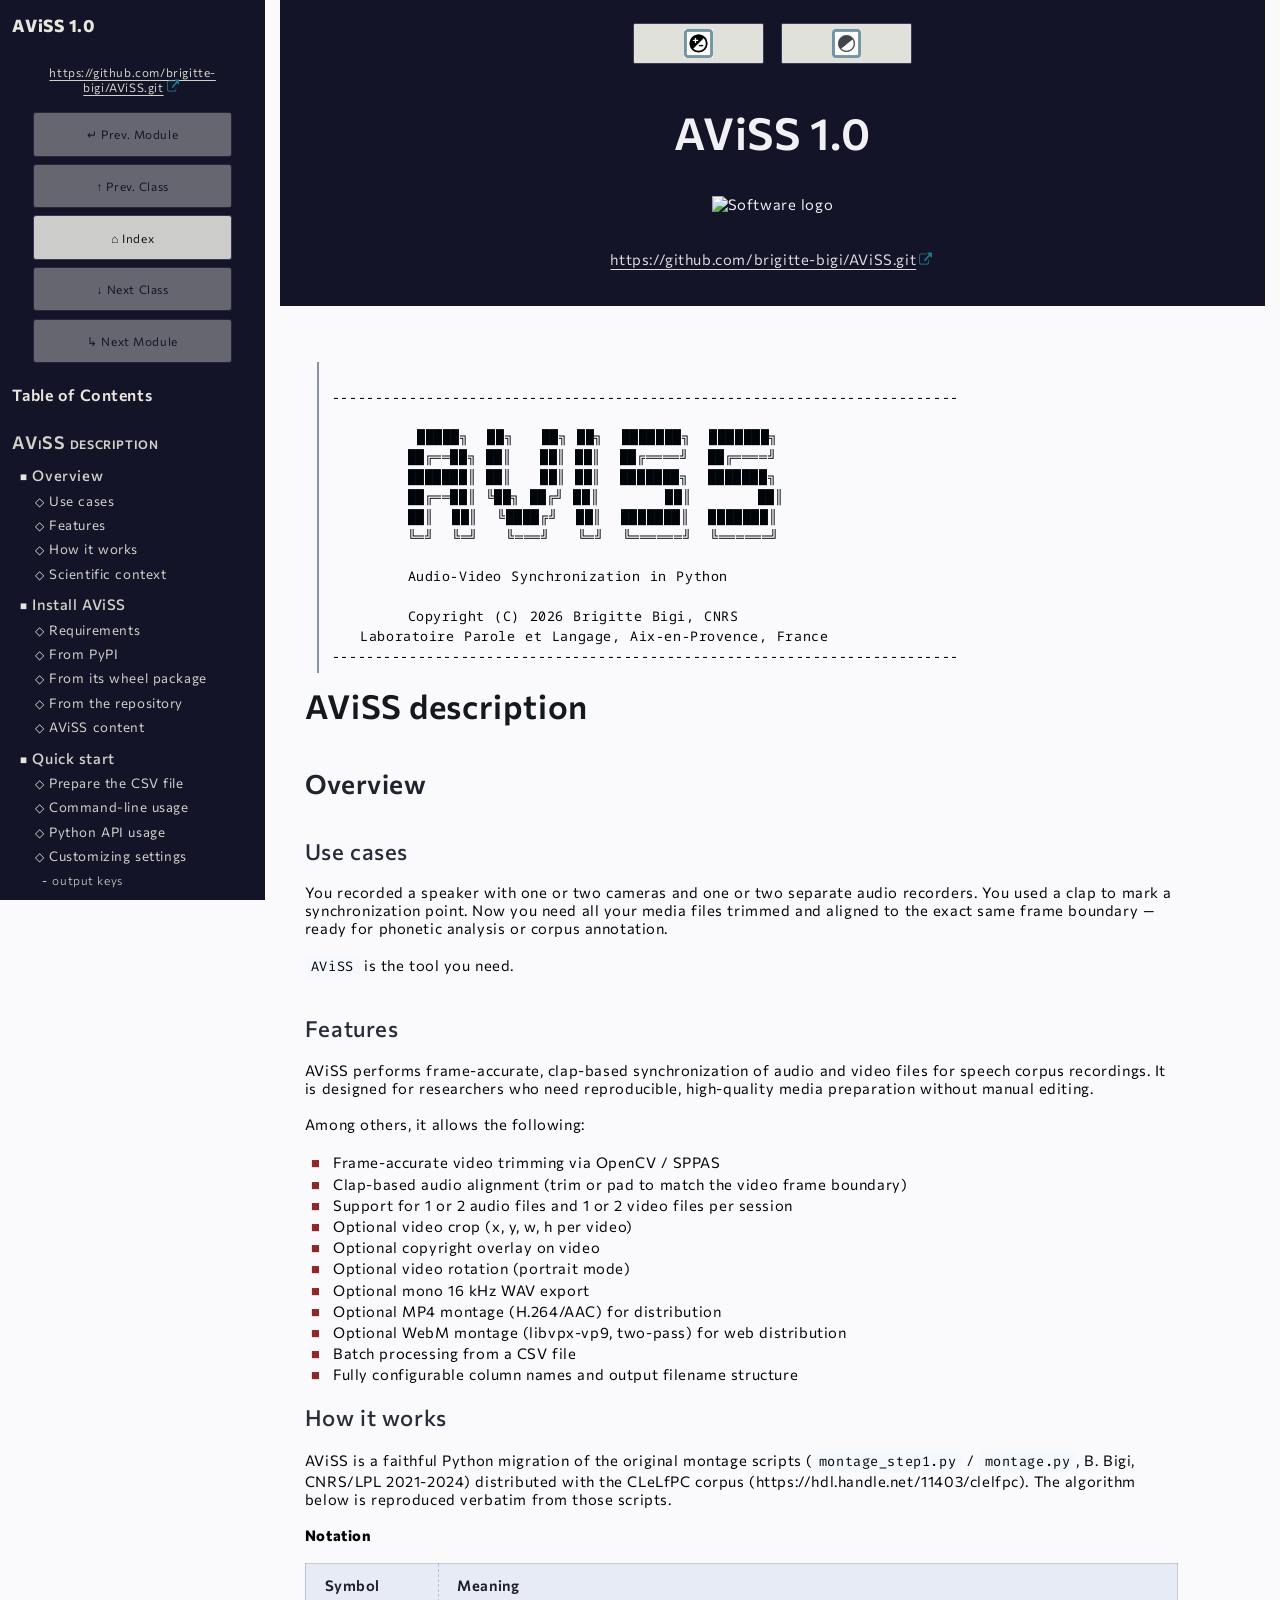
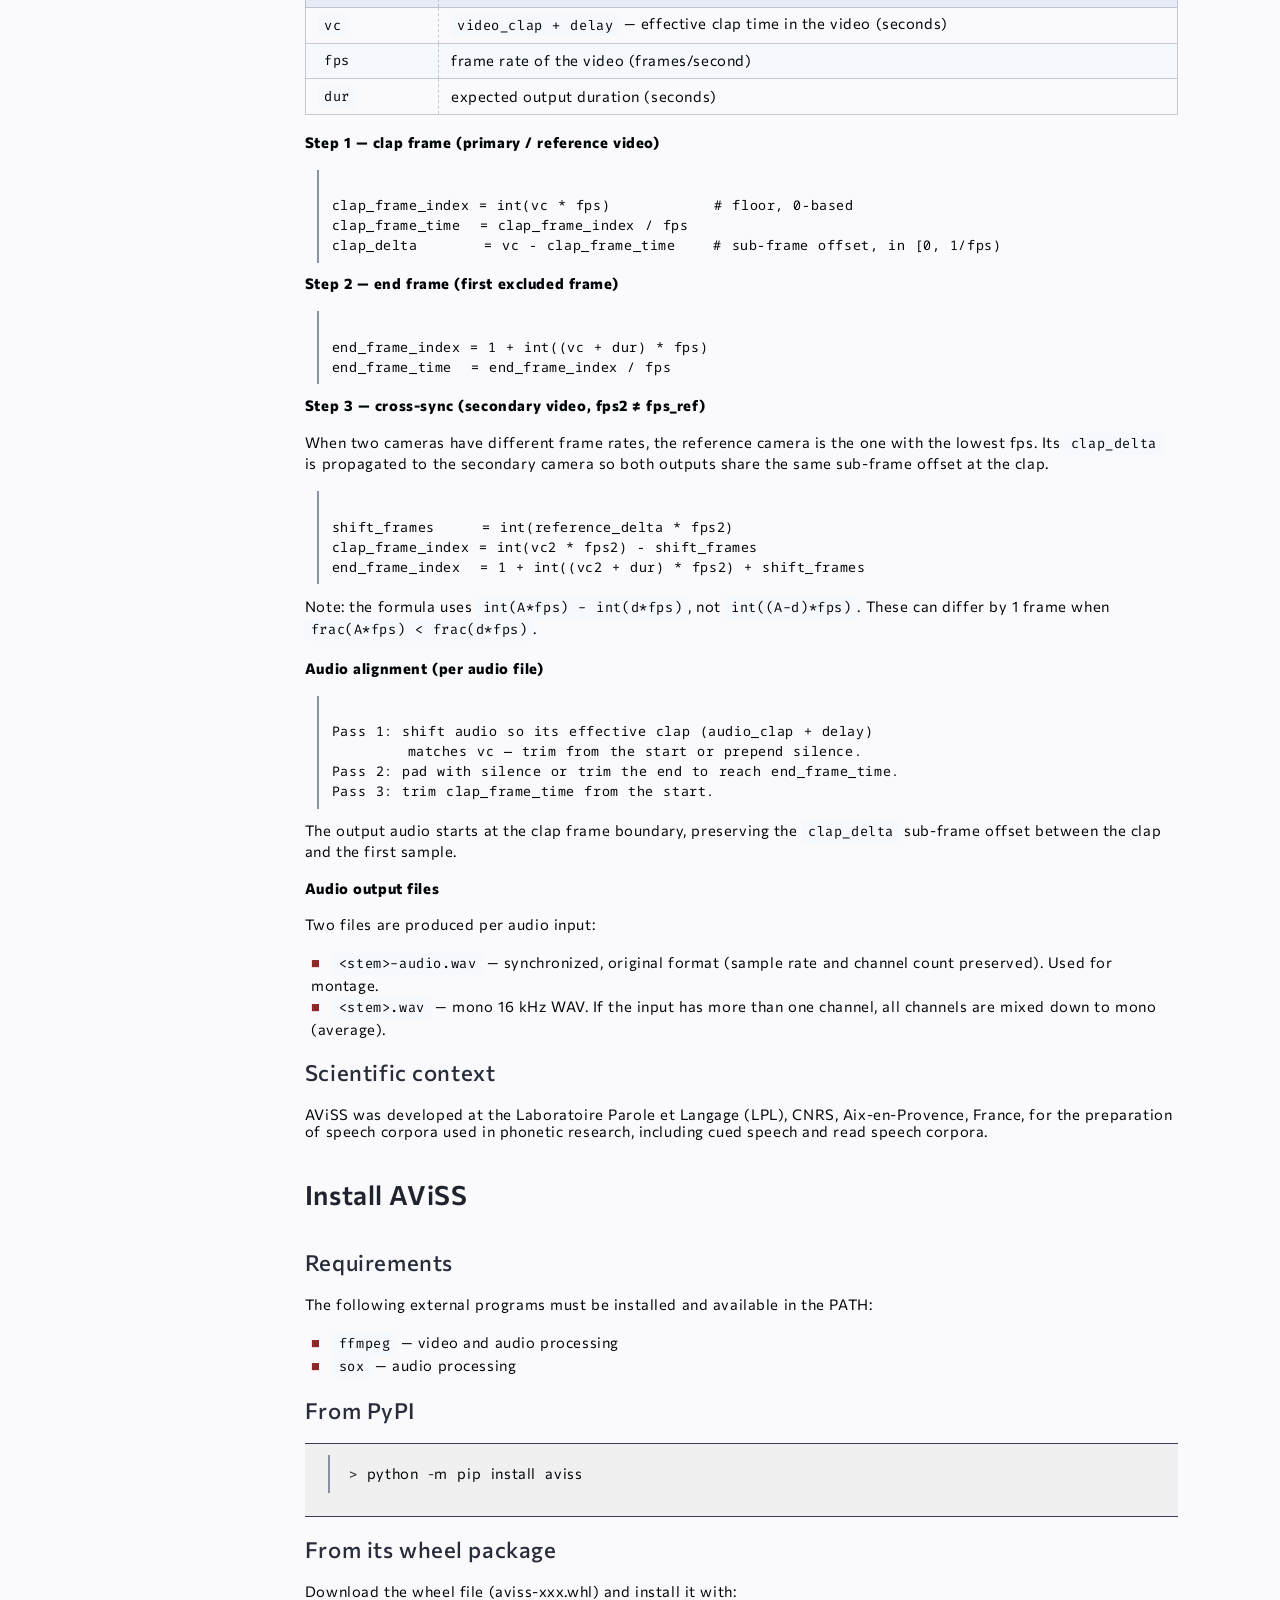
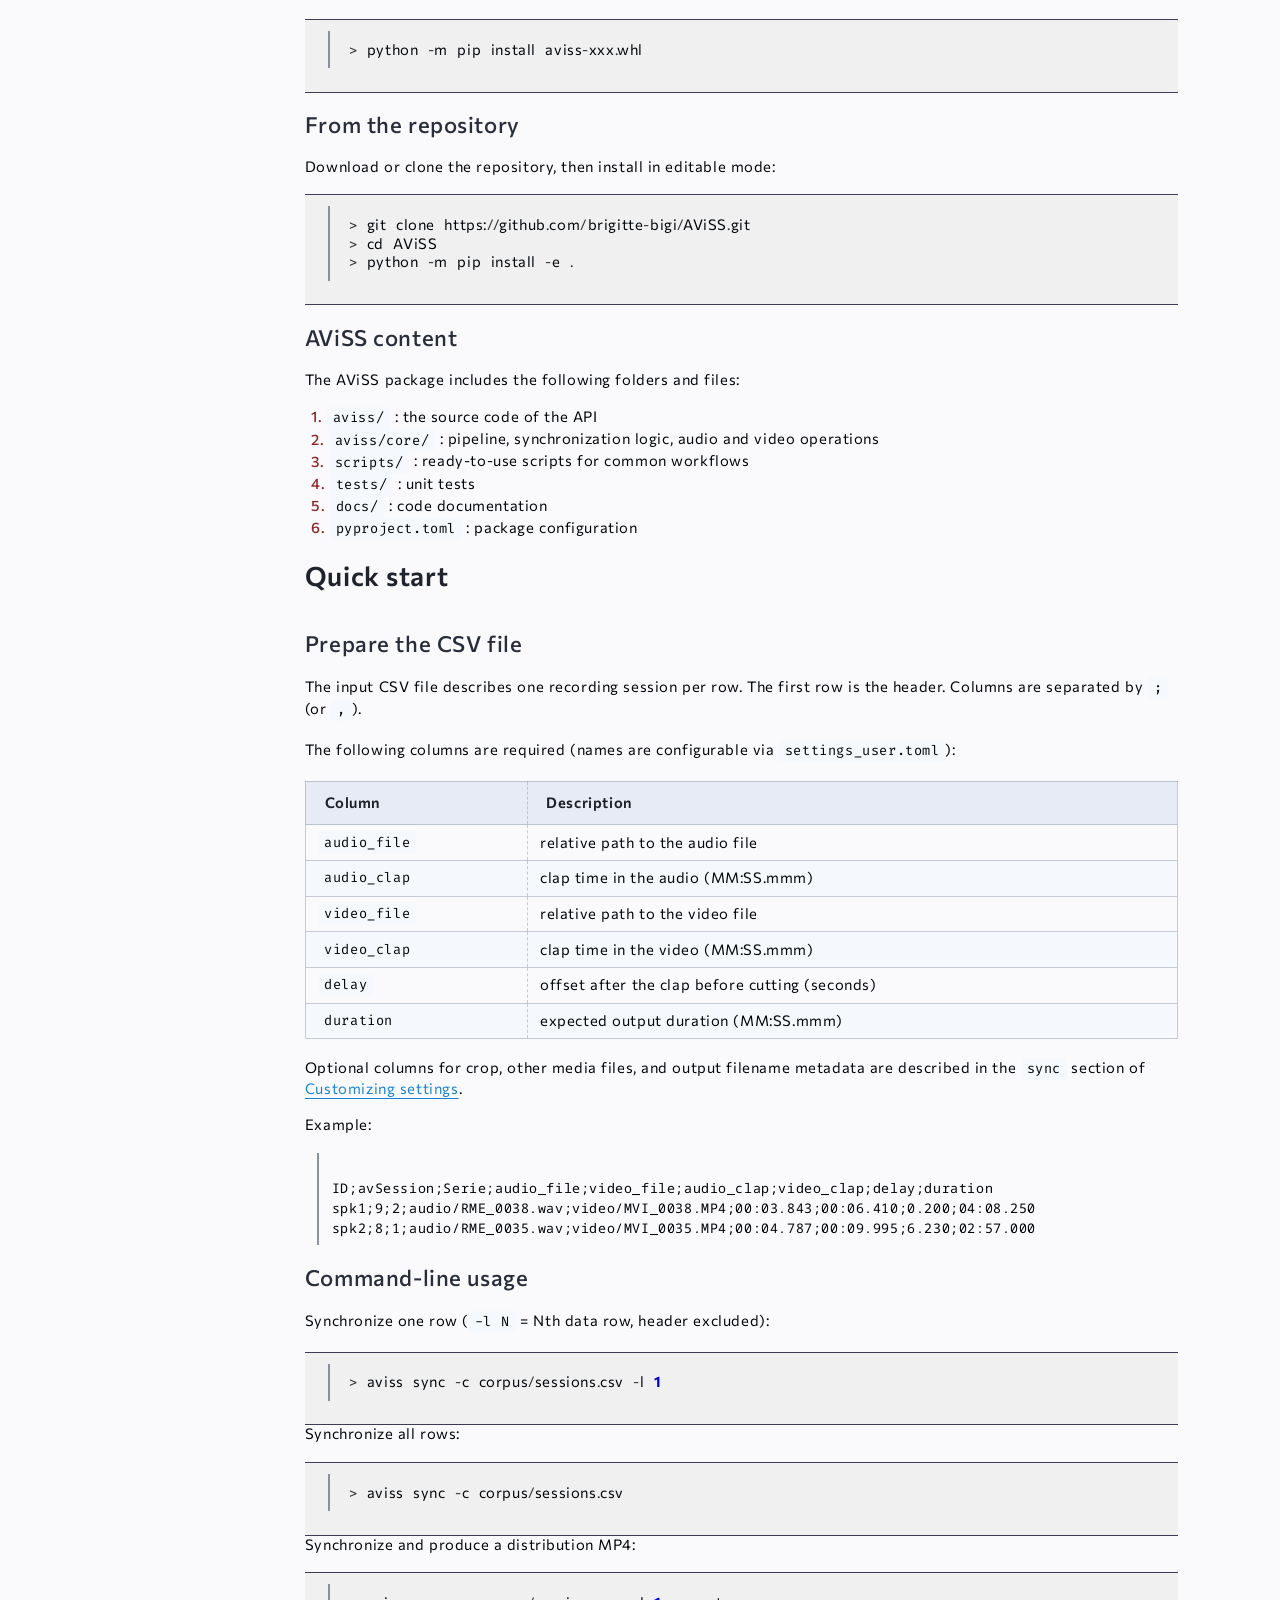
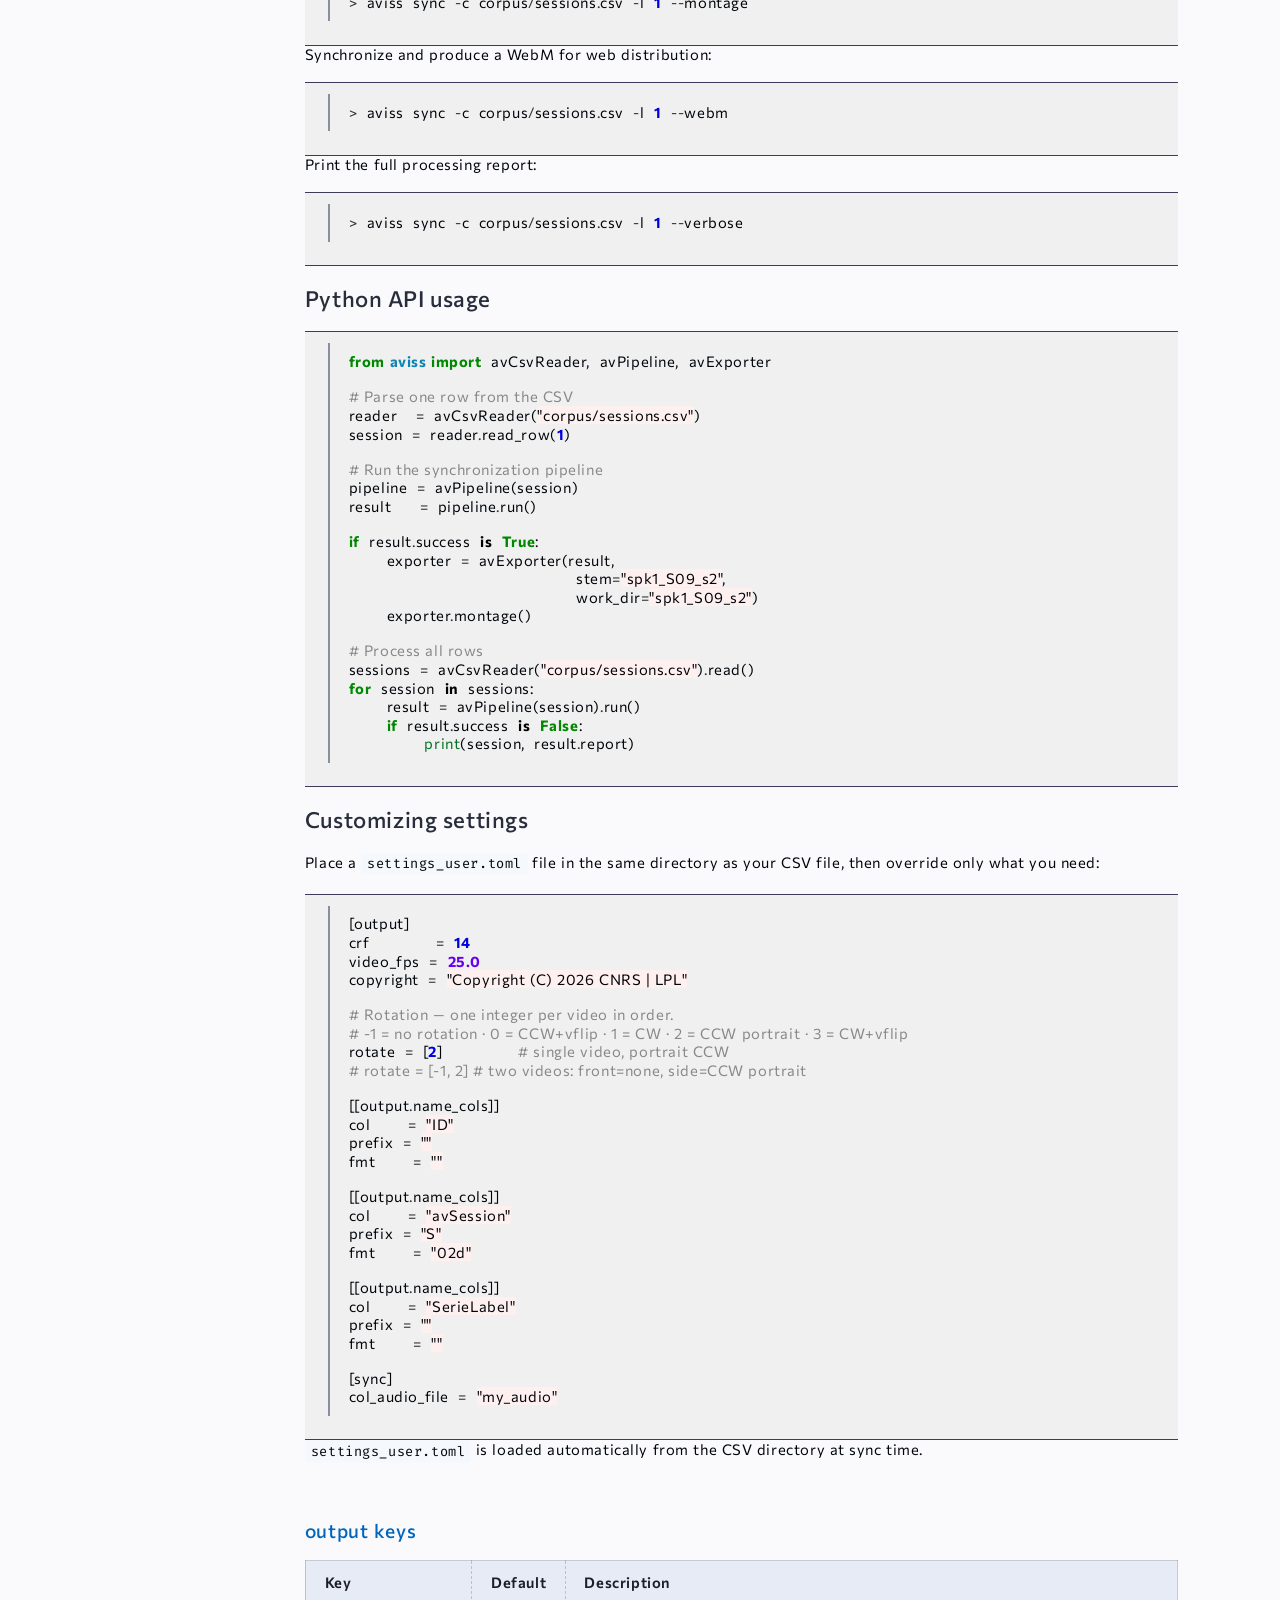
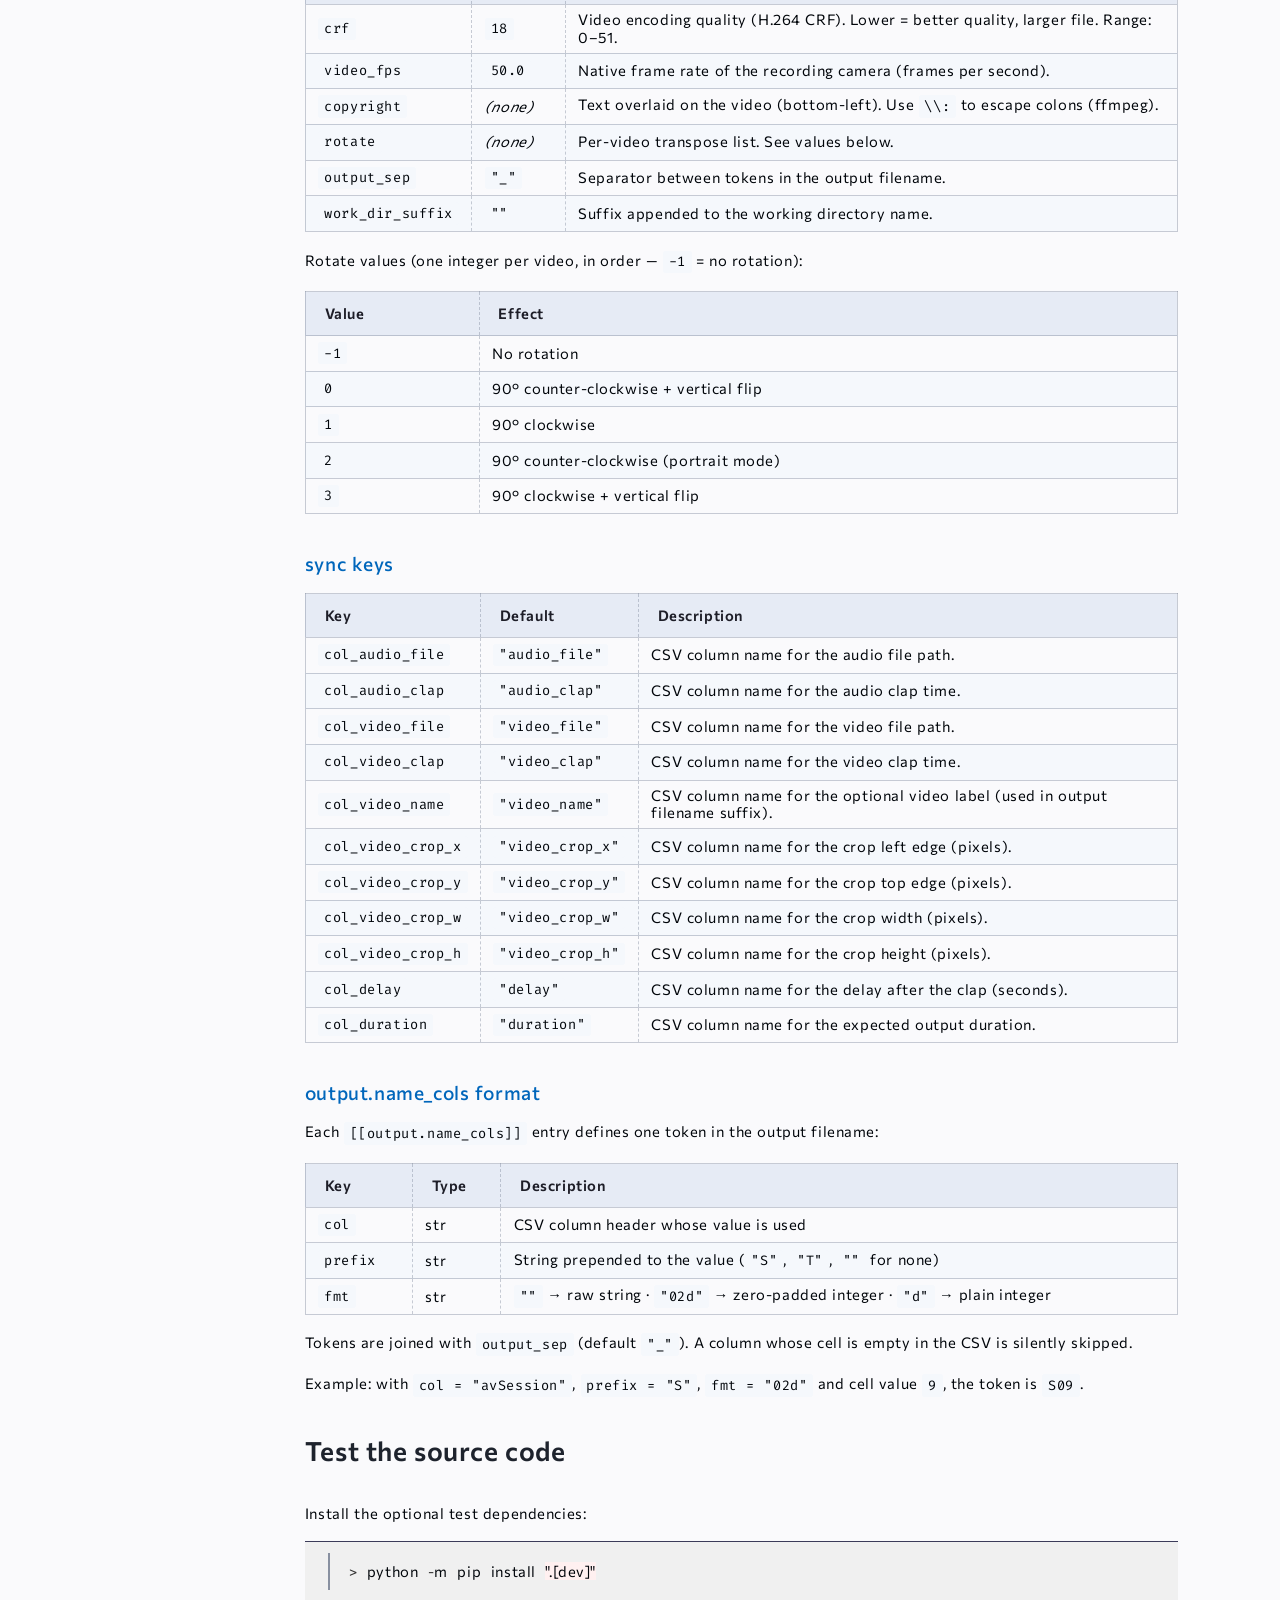
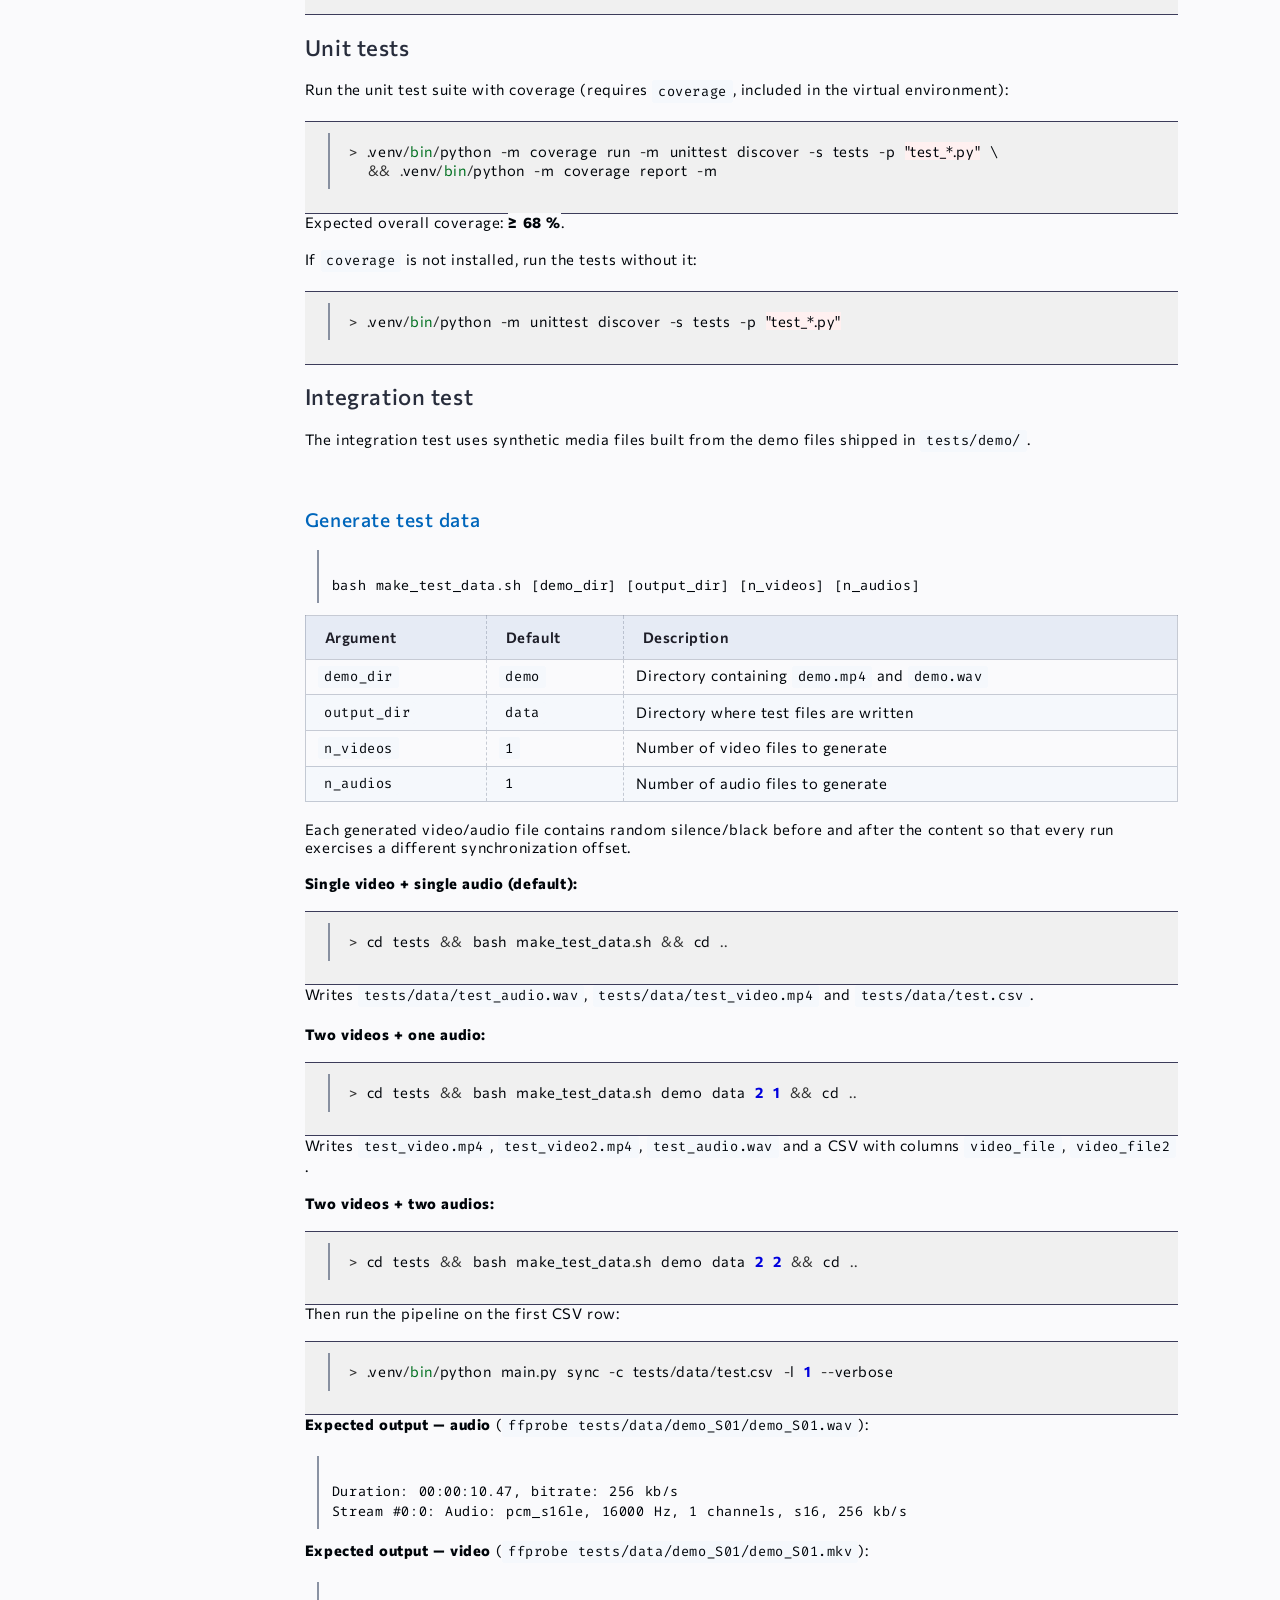
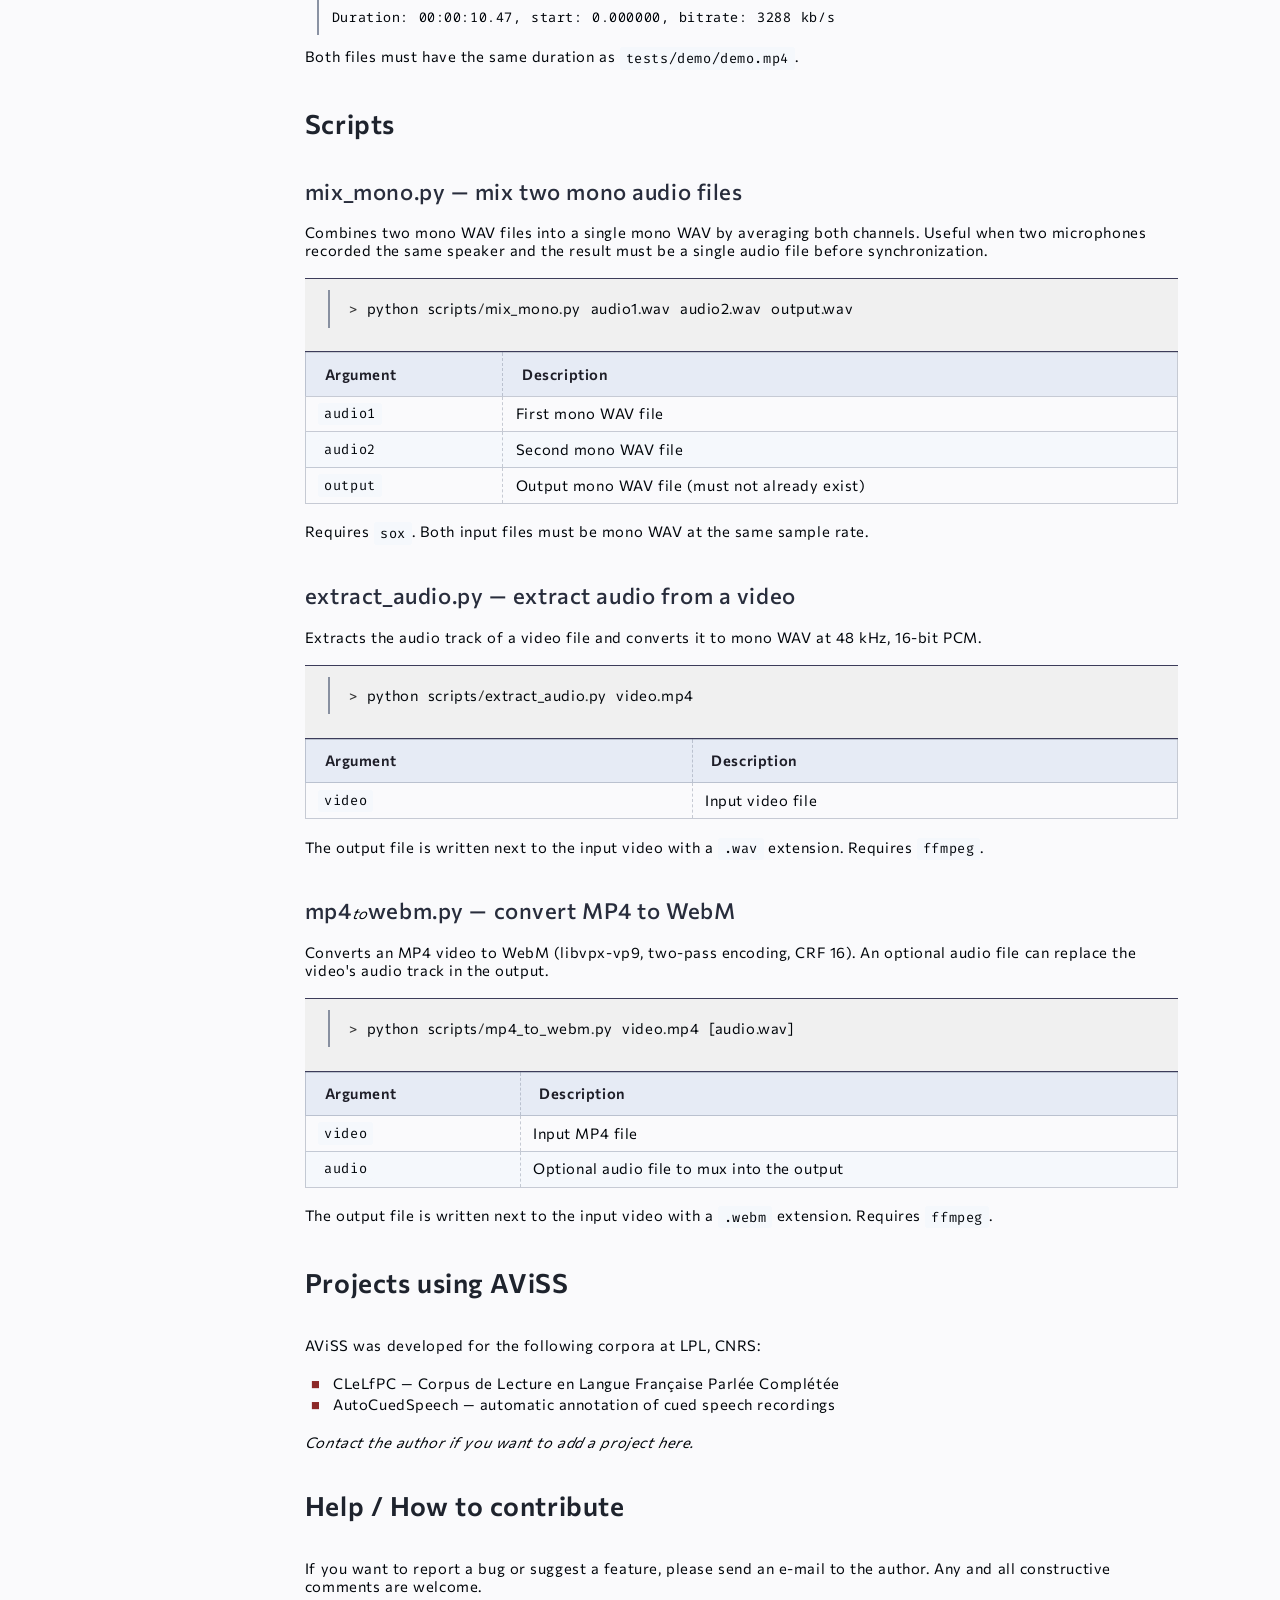
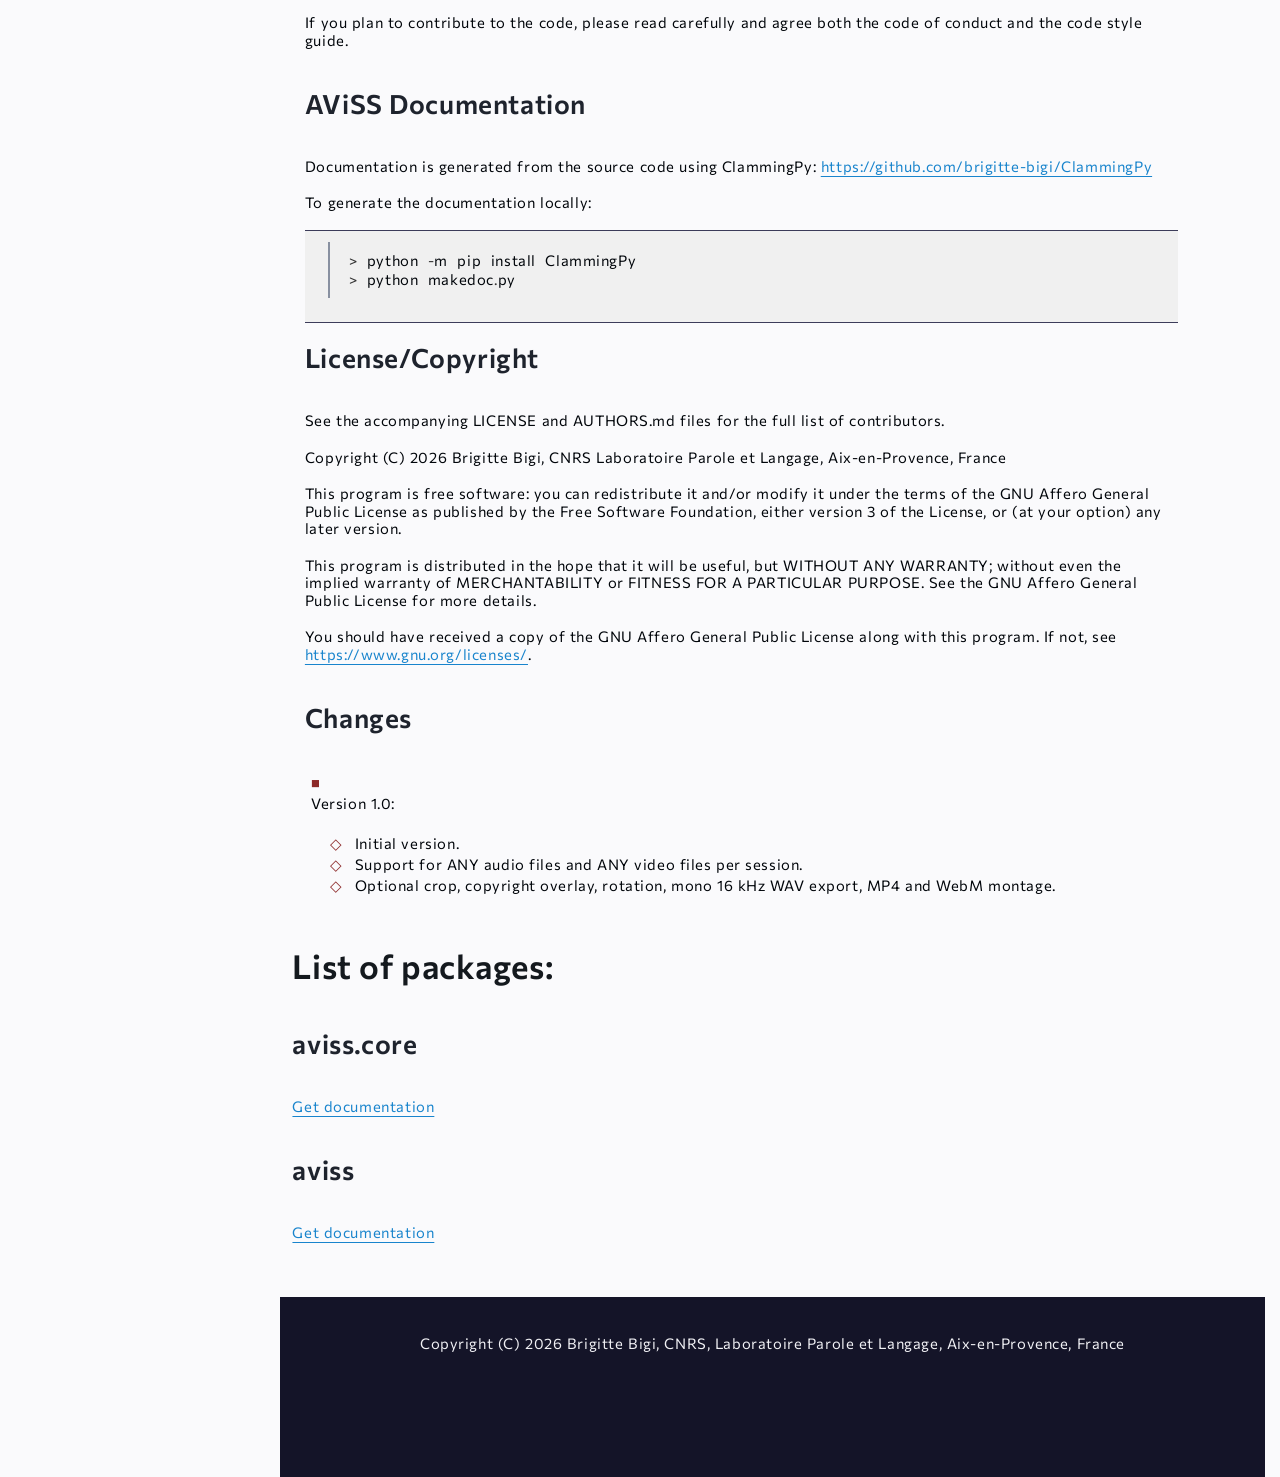
==== commit 5bc92401: "Fix error reporting and coverage configuration - Fix pipeline: error message now lists missing file " ====
--- a/docs/index.html
+++ b/docs/index.html
@@ -131,7 +131,7 @@
 <li>Optional video crop (x, y, w, h per video)</li>
 <li>Optional copyright overlay on video</li>
 <li>Optional video rotation (portrait mode)</li>
-<li>Optional mono 16 kHz WAV export for automatic annotation</li>
+<li>Optional mono 16 kHz WAV export</li>
 <li>Optional MP4 montage (H.264/AAC) for distribution</li>
 <li>Optional WebM montage (libvpx-vp9, two-pass) for web distribution</li>
 <li>Batch processing from a CSV file</li>
@@ -211,6 +211,17 @@
 </pre>
 <p>The output audio starts at the clap frame boundary, preserving the
 <code>clap_delta</code> sub-frame offset between the clap and the first sample.</p>
+
+<p><strong>Audio output files</strong></p>
+
+<p>Two files are produced per audio input:</p>
+
+<ul>
+<li><code>&lt;stem&gt;-audio.wav</code> — synchronized, original format (sample rate and channel
+count preserved). Used for montage.</li>
+<li><code>&lt;stem&gt;.wav</code> — mono 16 kHz WAV. If the input has more than one channel,
+all channels are mixed down to mono (average).</li>
+</ul>
 
 <h3>Scientific context</h3>
 
@@ -320,7 +331,7 @@
 </pre>
 <h3>Command-line usage</h3>
 
-<p>Synchronize one row:</p>
+<p>Synchronize one row (<code>-l N</code> = Nth data row, header excluded):</p>
 
 <div class="highlight"><pre><span></span><code><span class="o">&gt;</span> <span class="n">aviss</span> <span class="n">sync</span> <span class="o">-</span><span class="n">c</span> <span class="n">corpus</span><span class="o">/</span><span class="n">sessions</span><span class="o">.</span><span class="n">csv</span> <span class="o">-</span><span class="n">l</span> <span class="mi">1</span>
 </code></pre></div>
@@ -605,7 +616,7 @@
   <span class="o">&amp;&amp;</span> <span class="o">.</span><span class="n">venv</span><span class="o">/</span><span class="nb">bin</span><span class="o">/</span><span class="n">python</span> <span class="o">-</span><span class="n">m</span> <span class="n">coverage</span> <span class="n">report</span> <span class="o">-</span><span class="n">m</span>
 </code></pre></div>
 
-<p>Expected overall coverage: <strong>≥ 73 %</strong>.</p>
+<p>Expected overall coverage: <strong>≥ 68 %</strong>.</p>
 
 <p>If <code>coverage</code> is not installed, run the tests without it:</p>
 
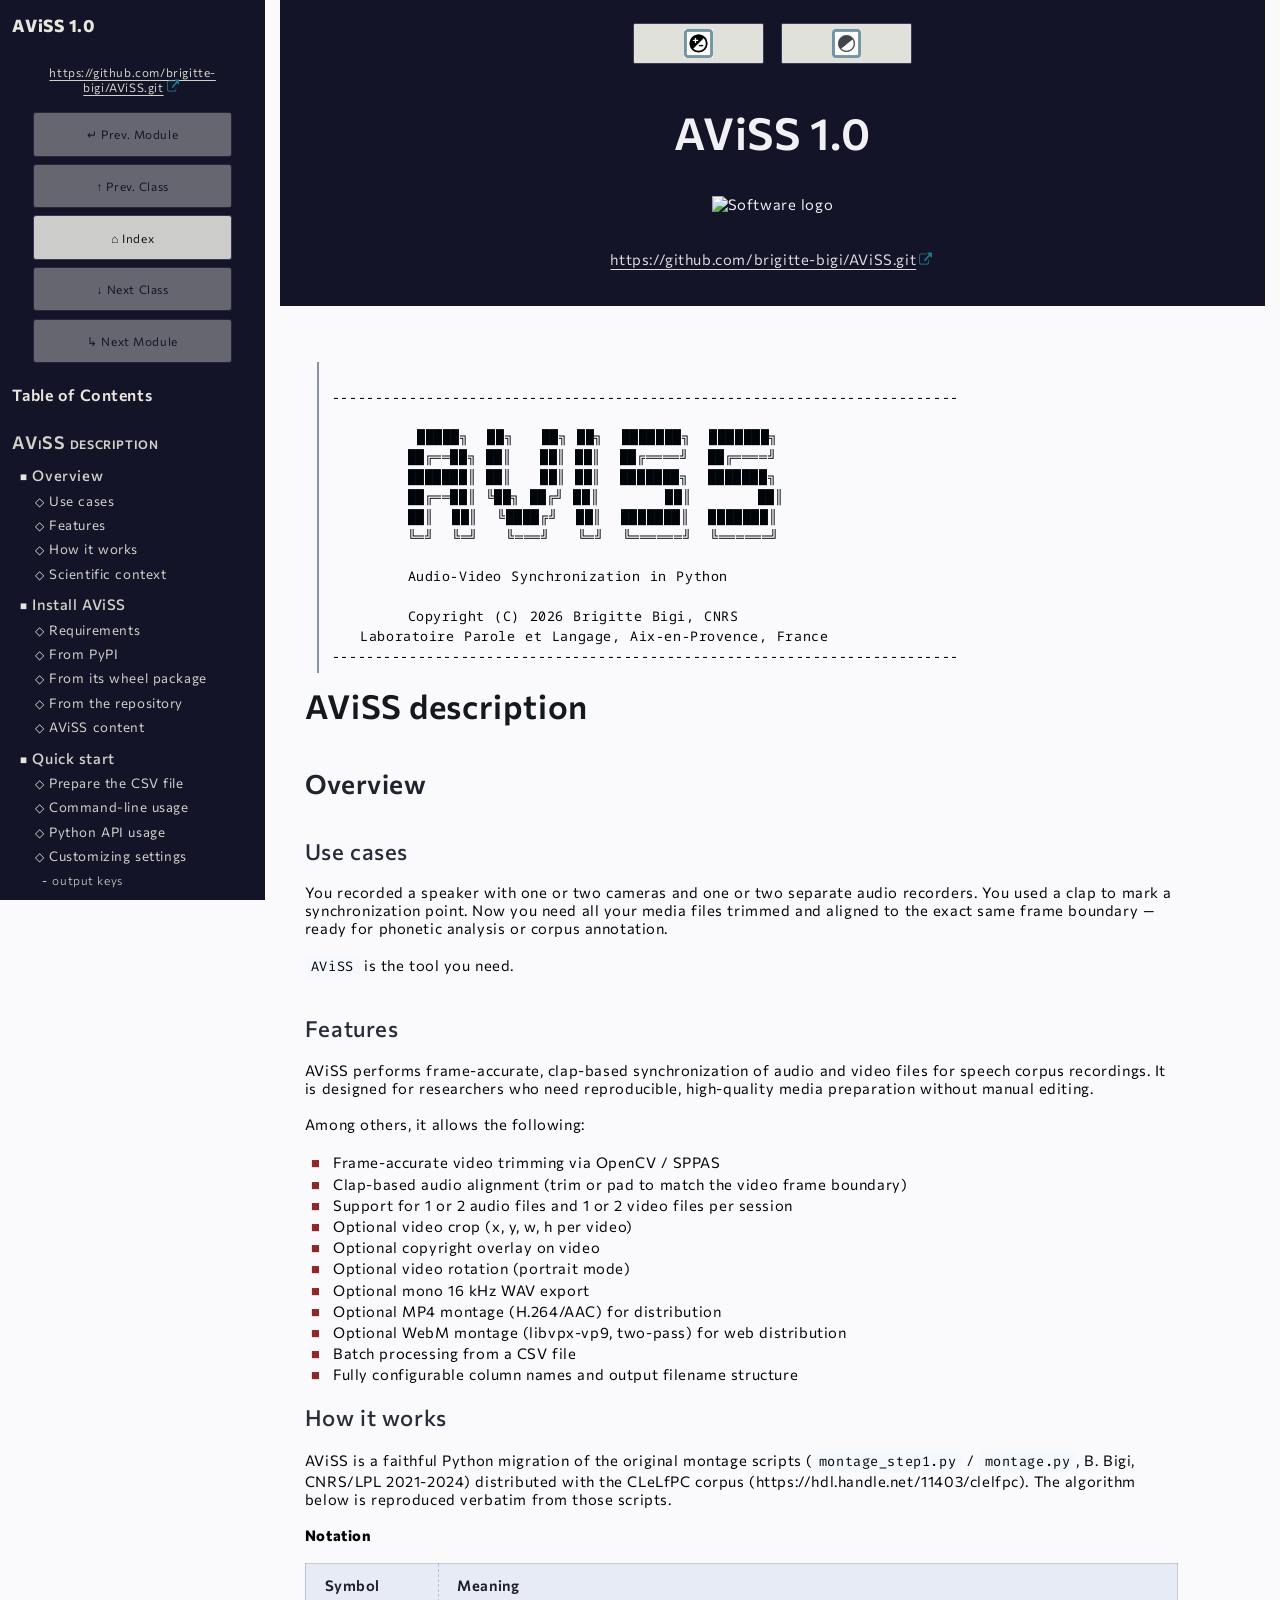
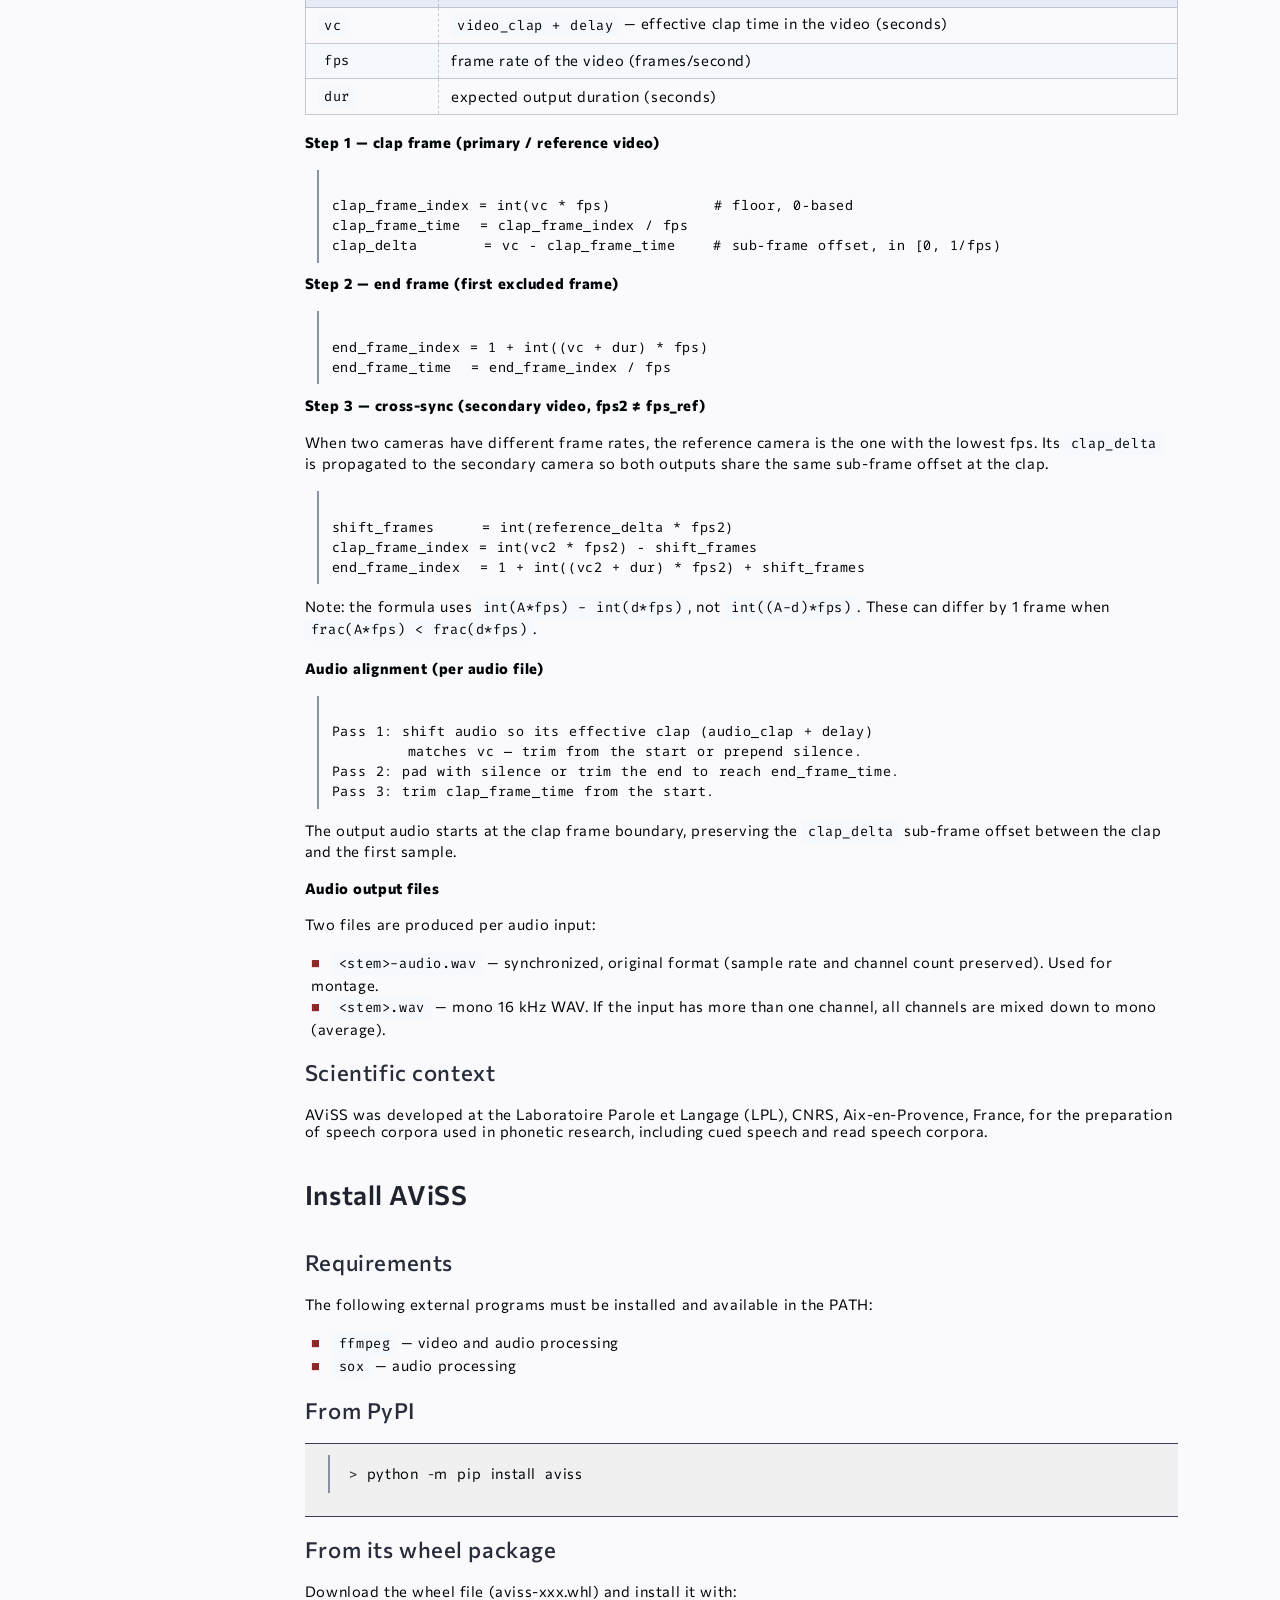
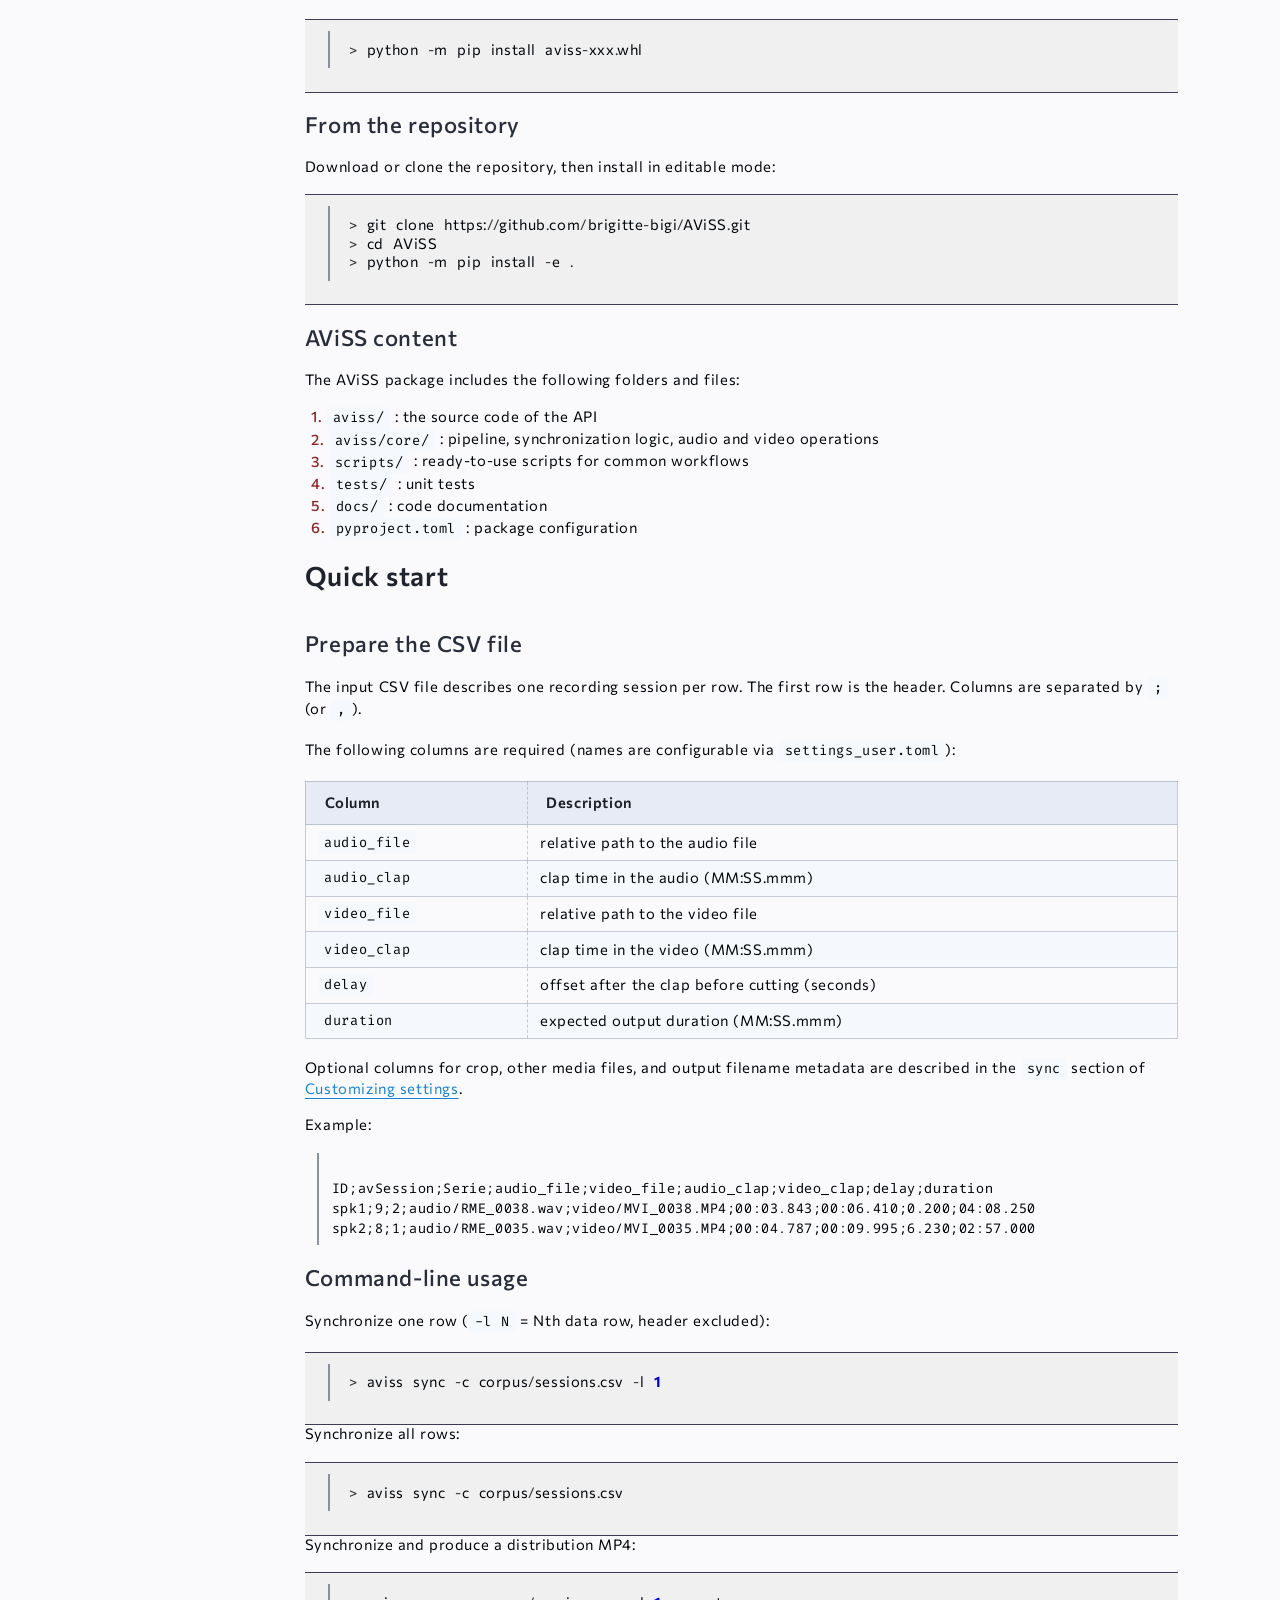
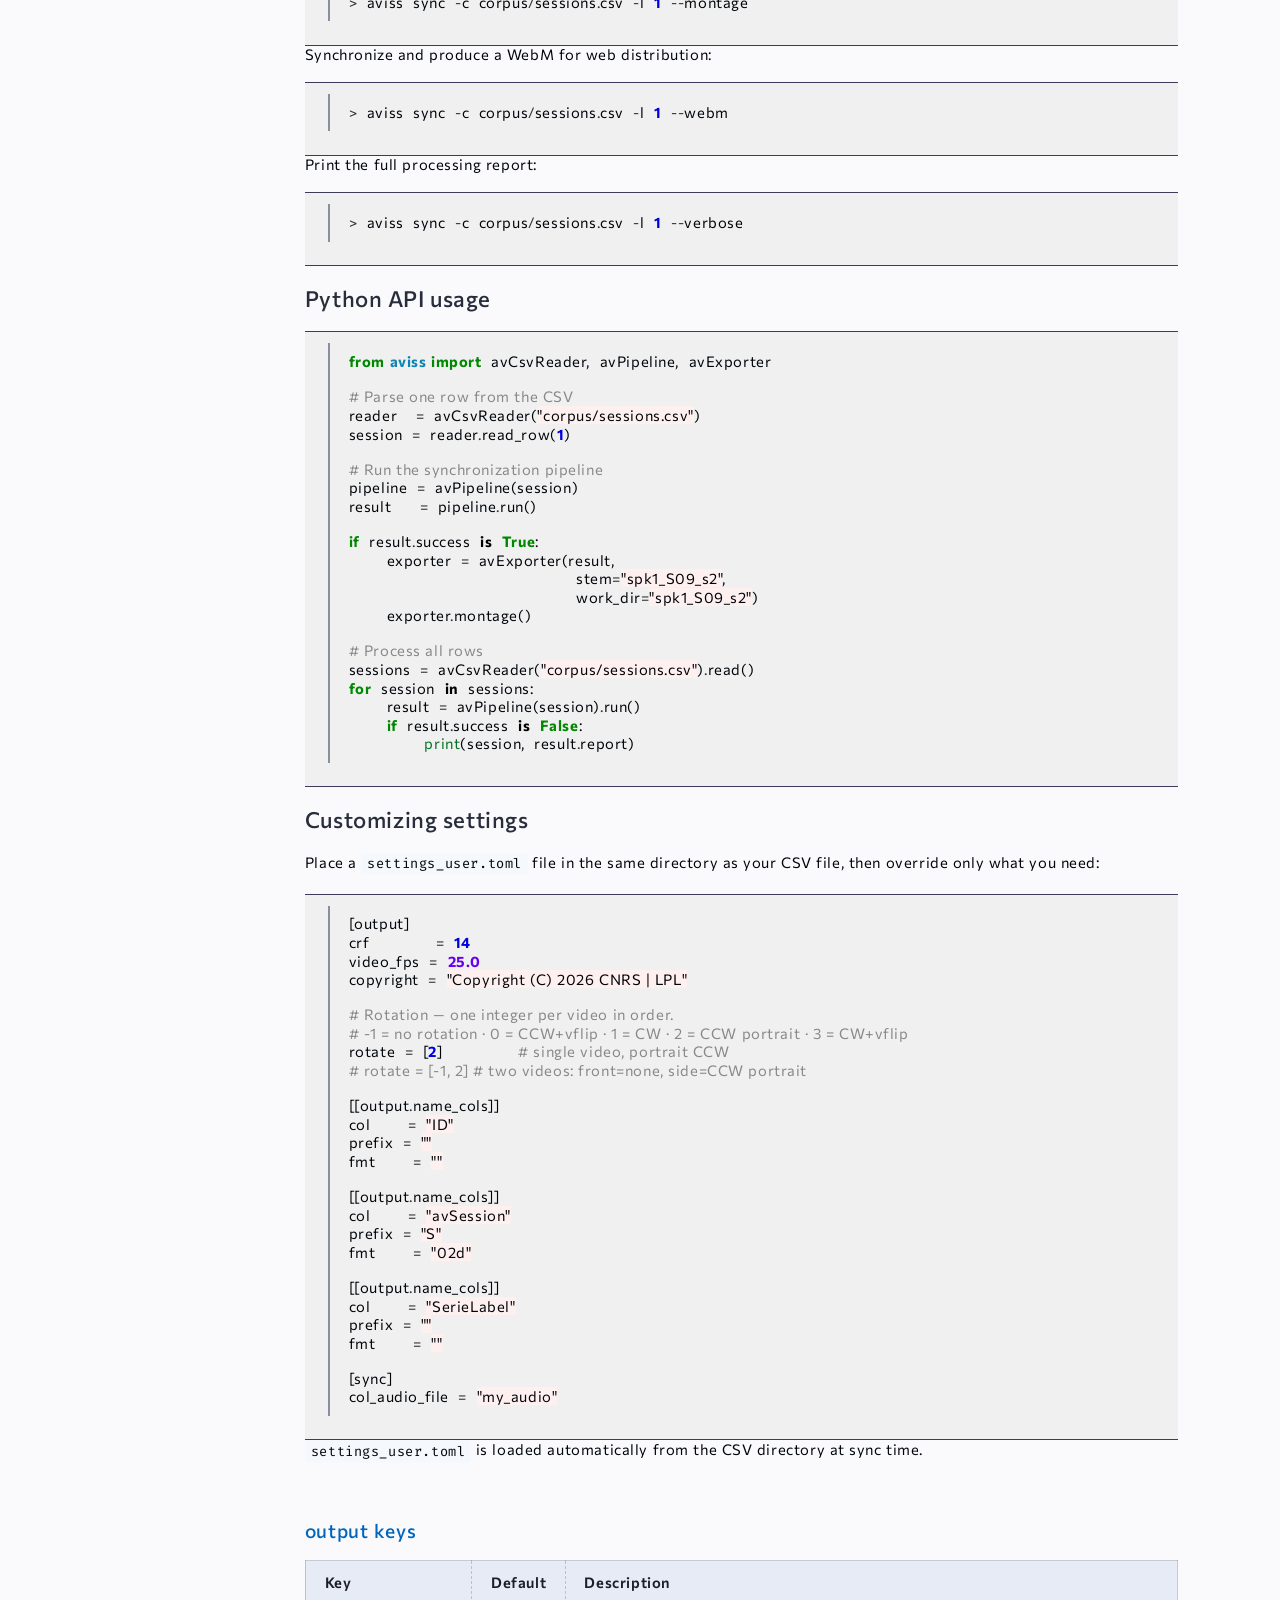
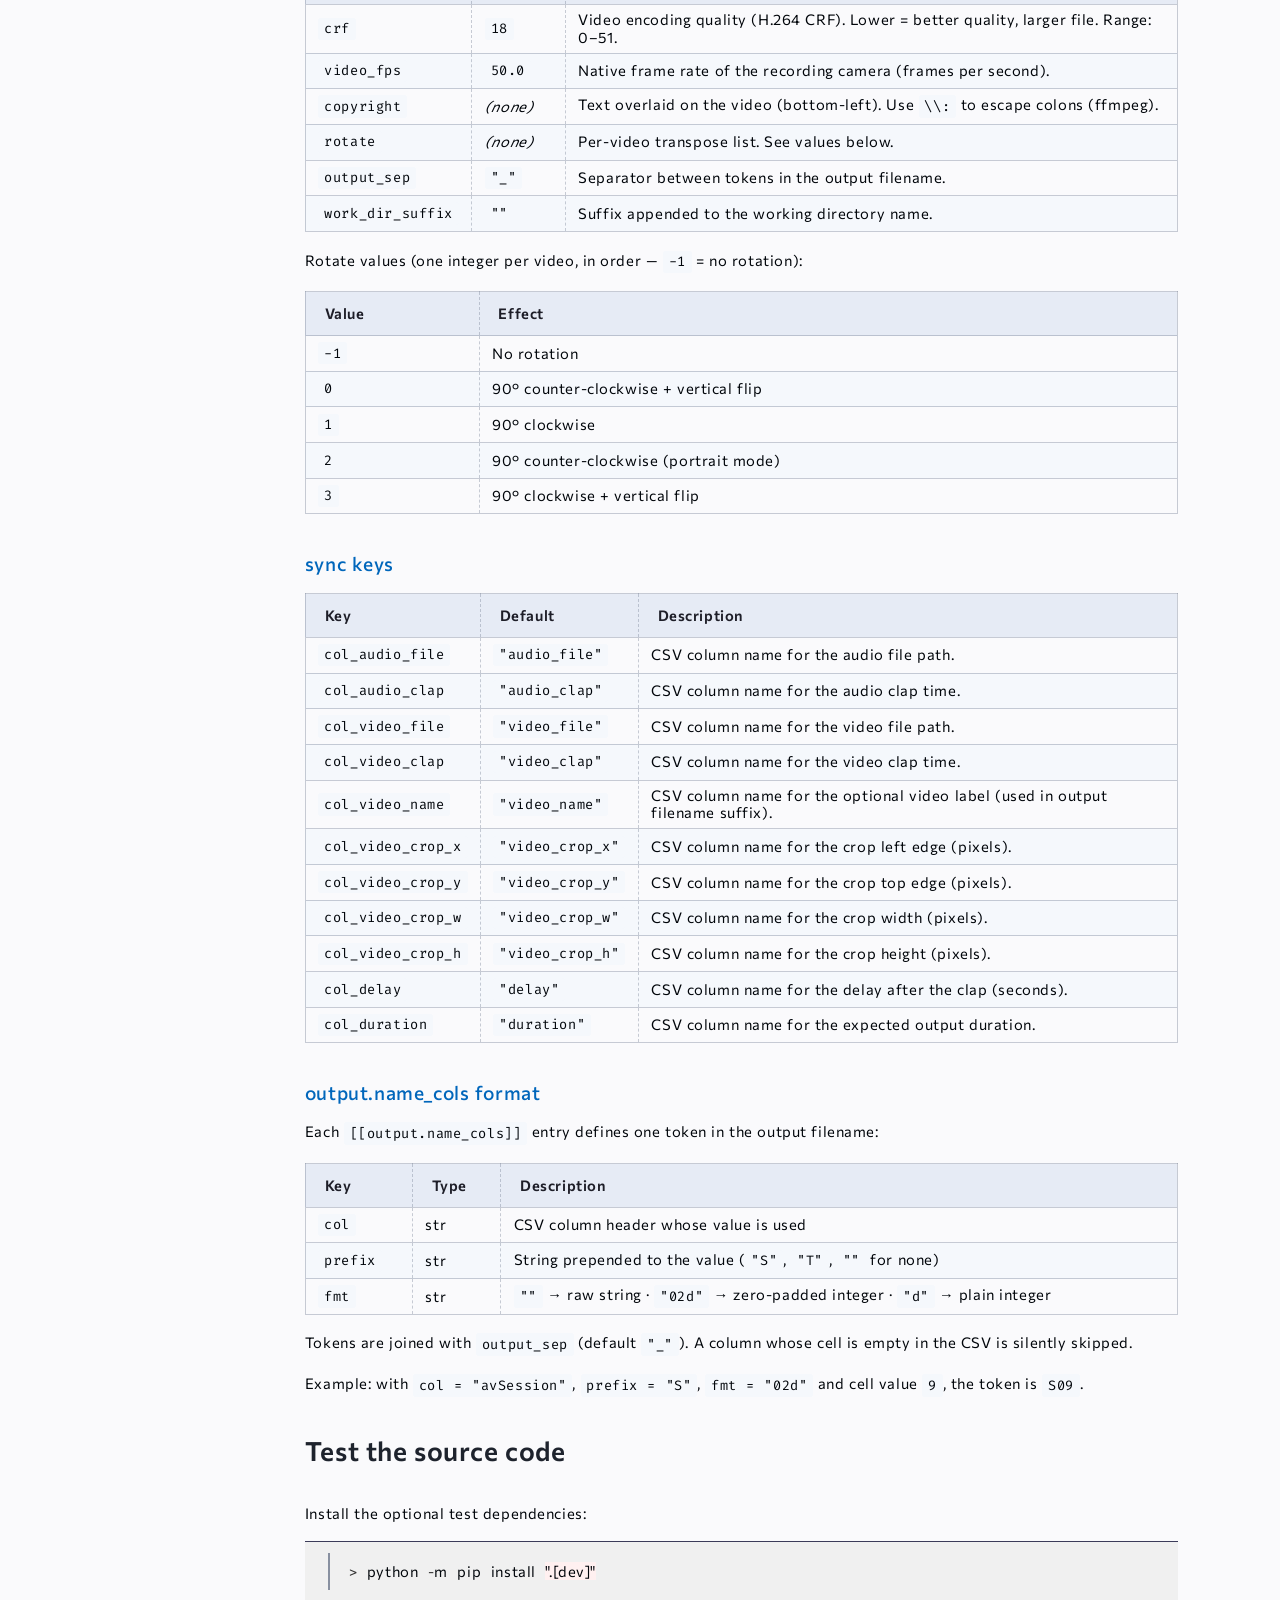
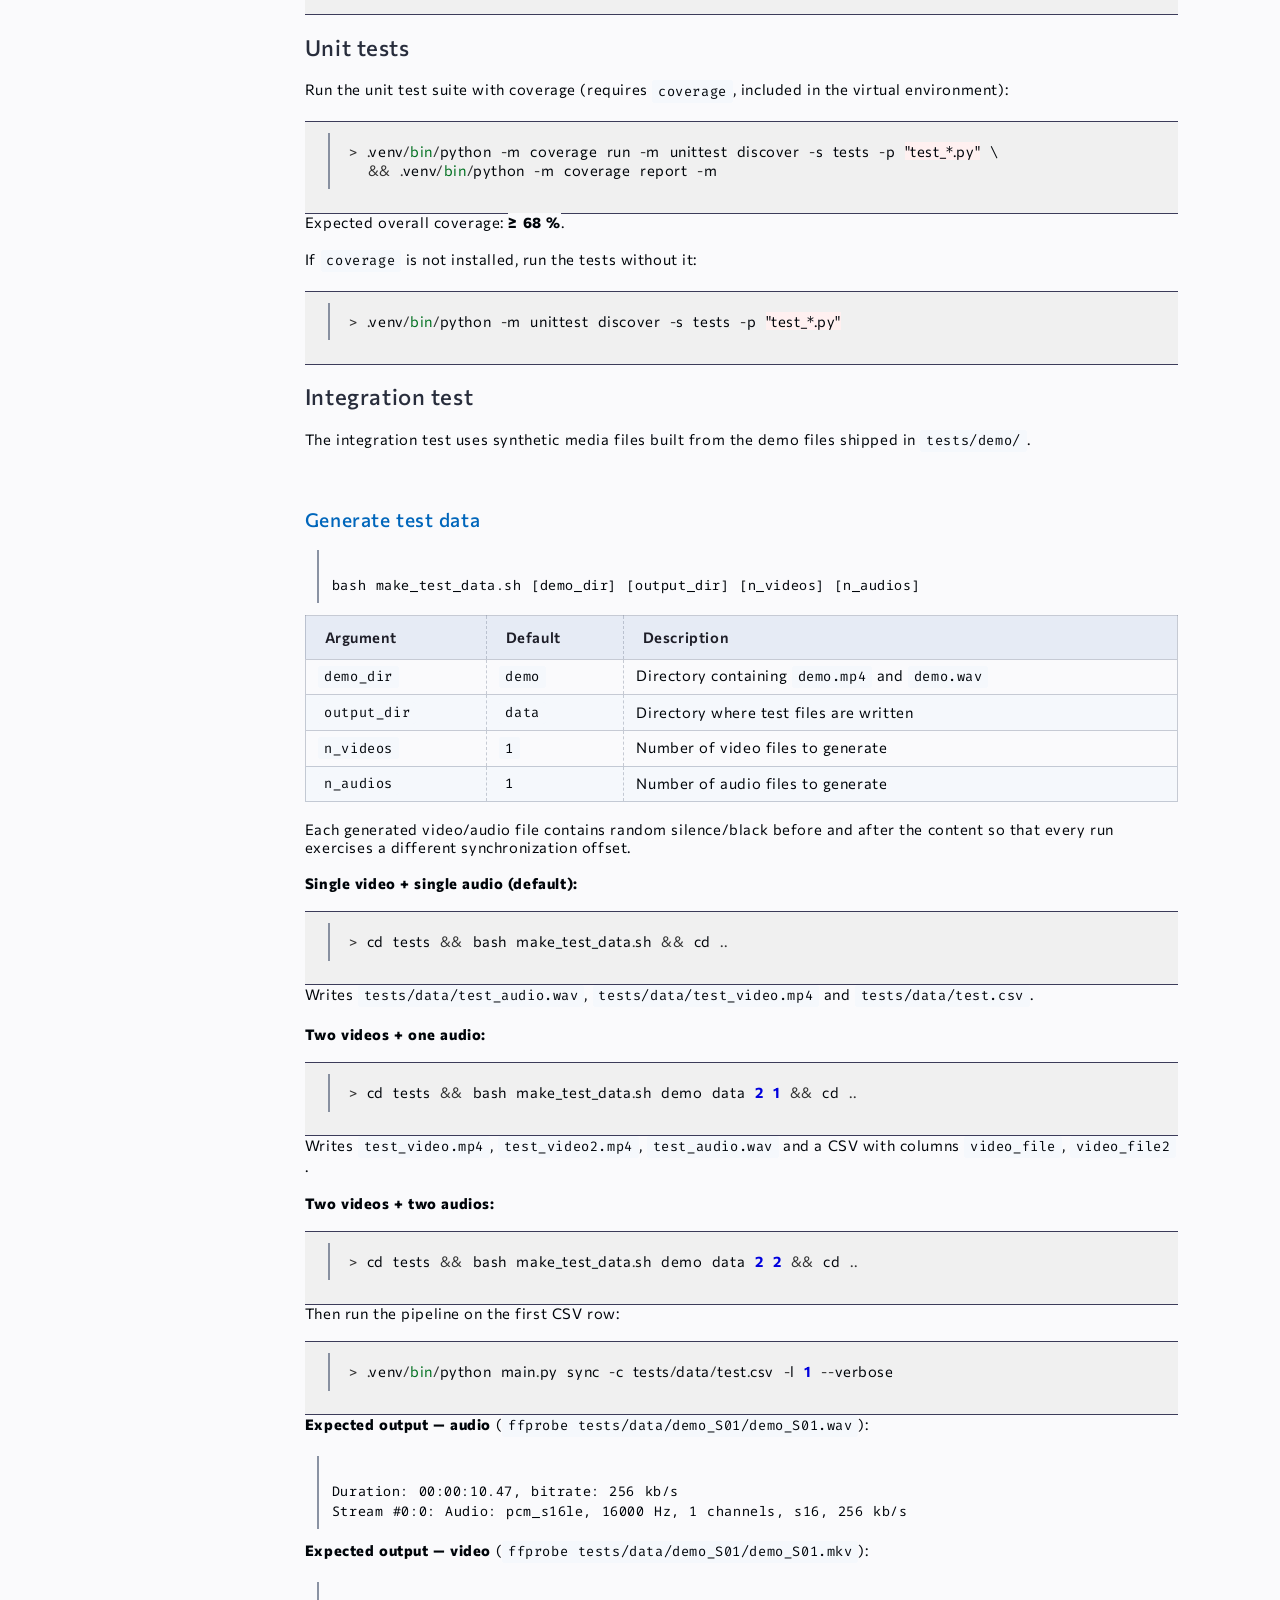
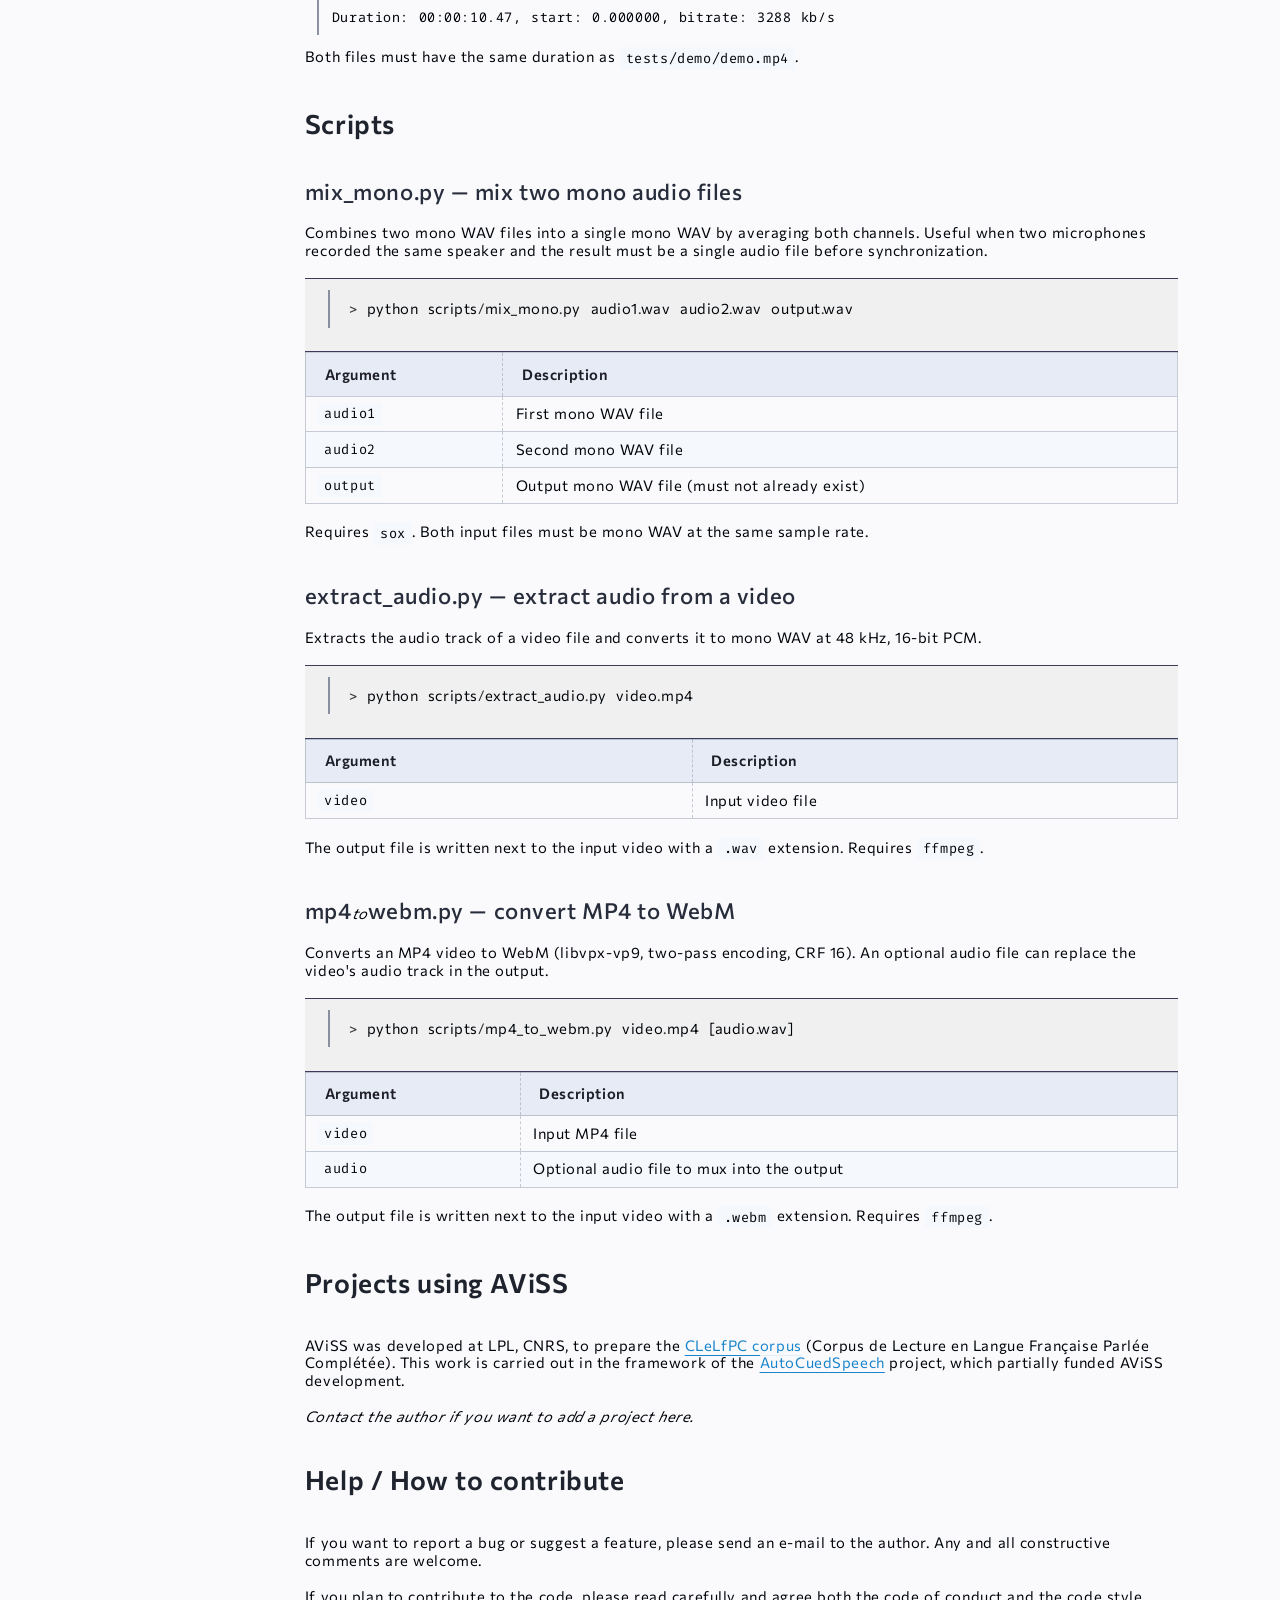
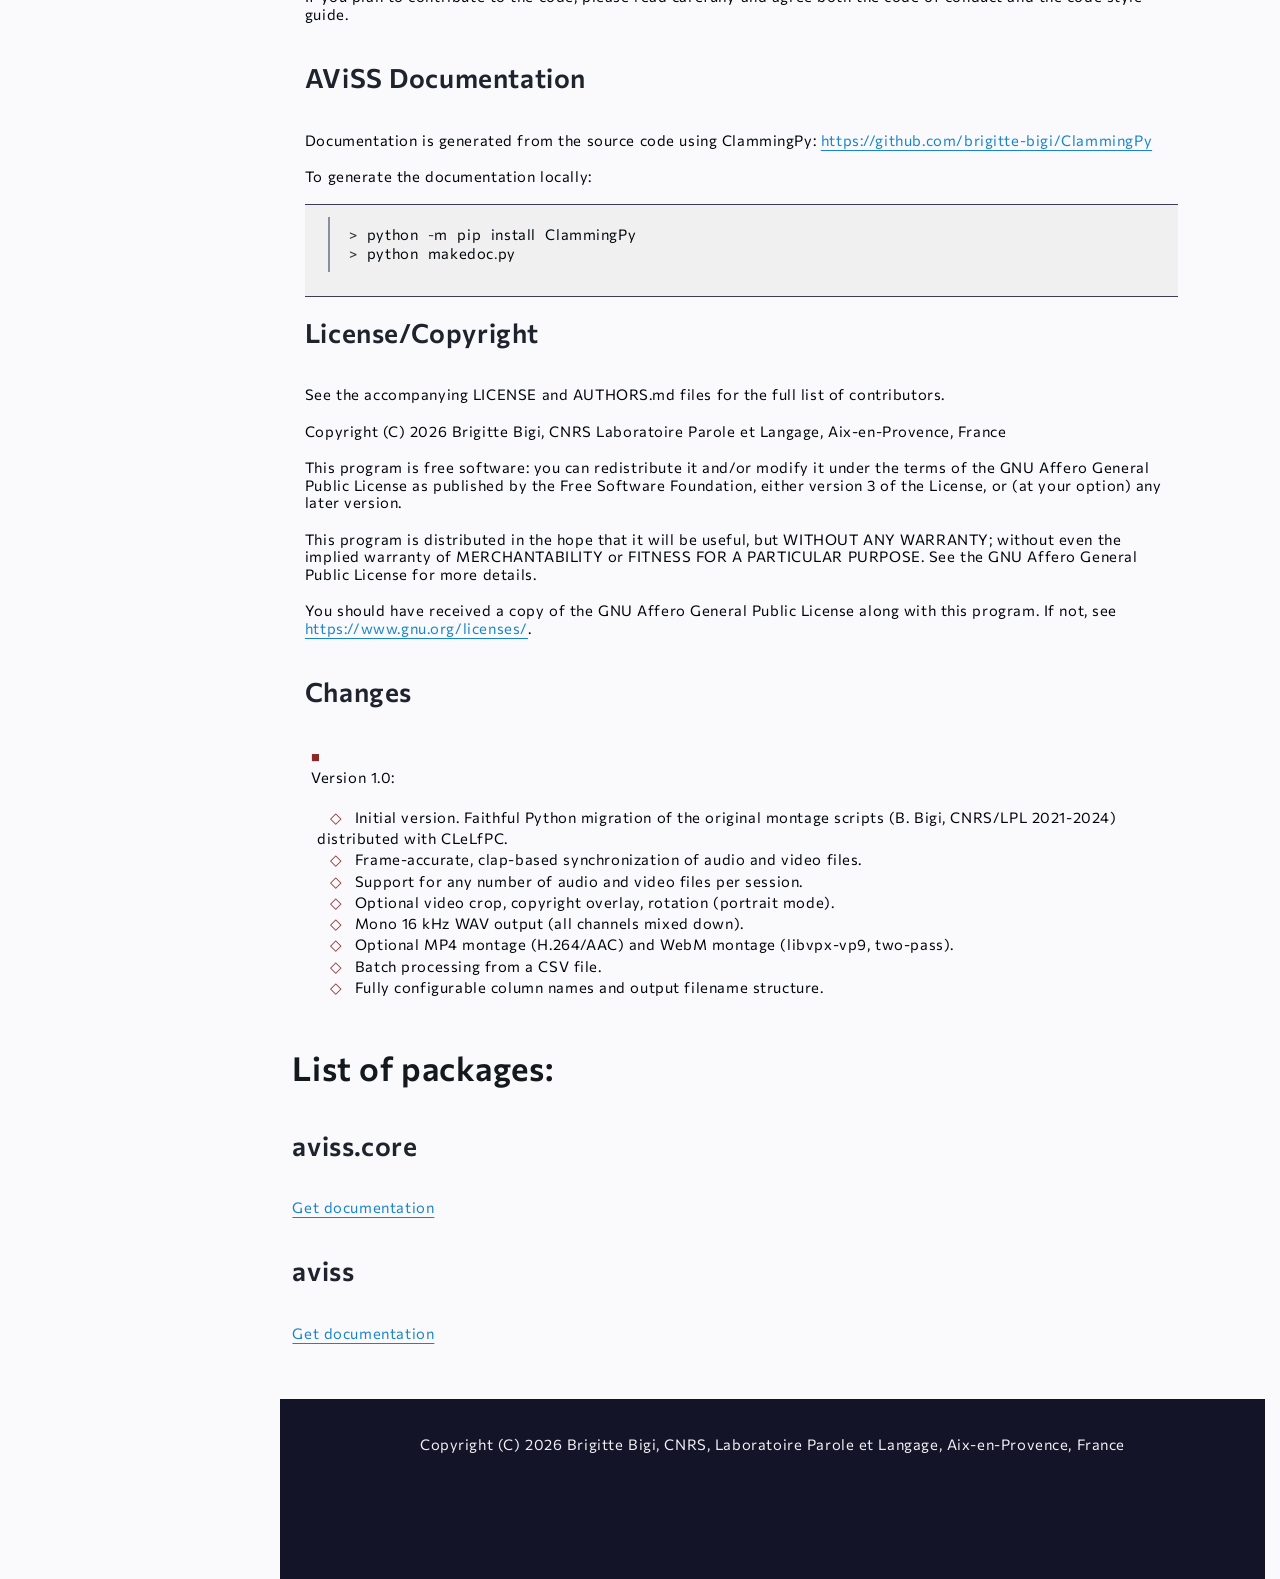
==== commit d25bd538: "Release 1.0" ====
--- a/docs/index.html
+++ b/docs/index.html
@@ -805,12 +805,12 @@
 
 <h2>Projects using AViSS</h2>
 
-<p>AViSS was developed for the following corpora at LPL, CNRS:</p>
-
-<ul>
-<li>CLeLfPC — Corpus de Lecture en Langue Française Parlée Complétée</li>
-<li>AutoCuedSpeech — automatic annotation of cued speech recordings</li>
-</ul>
+<p>AViSS was developed at LPL, CNRS, to prepare the
+<a href="https://hdl.handle.net/11403/clelfpc">CLeLfPC corpus</a>
+(Corpus de Lecture en Langue Française Parlée Complétée).
+This work is carried out in the framework of the
+<a href="https://auto-cuedspeech.org">AutoCuedSpeech</a> project,
+which partially funded AViSS development.</p>
 
 <p><em>Contact the author if you want to add a project here.</em></p>
 
@@ -860,10 +860,15 @@
 <li><p>Version 1.0:</p>
 
 <ul>
-<li>Initial version.</li>
-<li>Support for ANY audio files and ANY video files per session.</li>
-<li>Optional crop, copyright overlay, rotation, mono 16 kHz WAV export,
-MP4 and WebM montage.</li>
+<li>Initial version. Faithful Python migration of the original montage
+scripts (B. Bigi, CNRS/LPL 2021-2024) distributed with CLeLfPC.</li>
+<li>Frame-accurate, clap-based synchronization of audio and video files.</li>
+<li>Support for any number of audio and video files per session.</li>
+<li>Optional video crop, copyright overlay, rotation (portrait mode).</li>
+<li>Mono 16 kHz WAV output (all channels mixed down).</li>
+<li>Optional MP4 montage (H.264/AAC) and WebM montage (libvpx-vp9, two-pass).</li>
+<li>Batch processing from a CSV file.</li>
+<li>Fully configurable column names and output filename structure.</li>
 </ul></li>
 </ul>
     </section>
